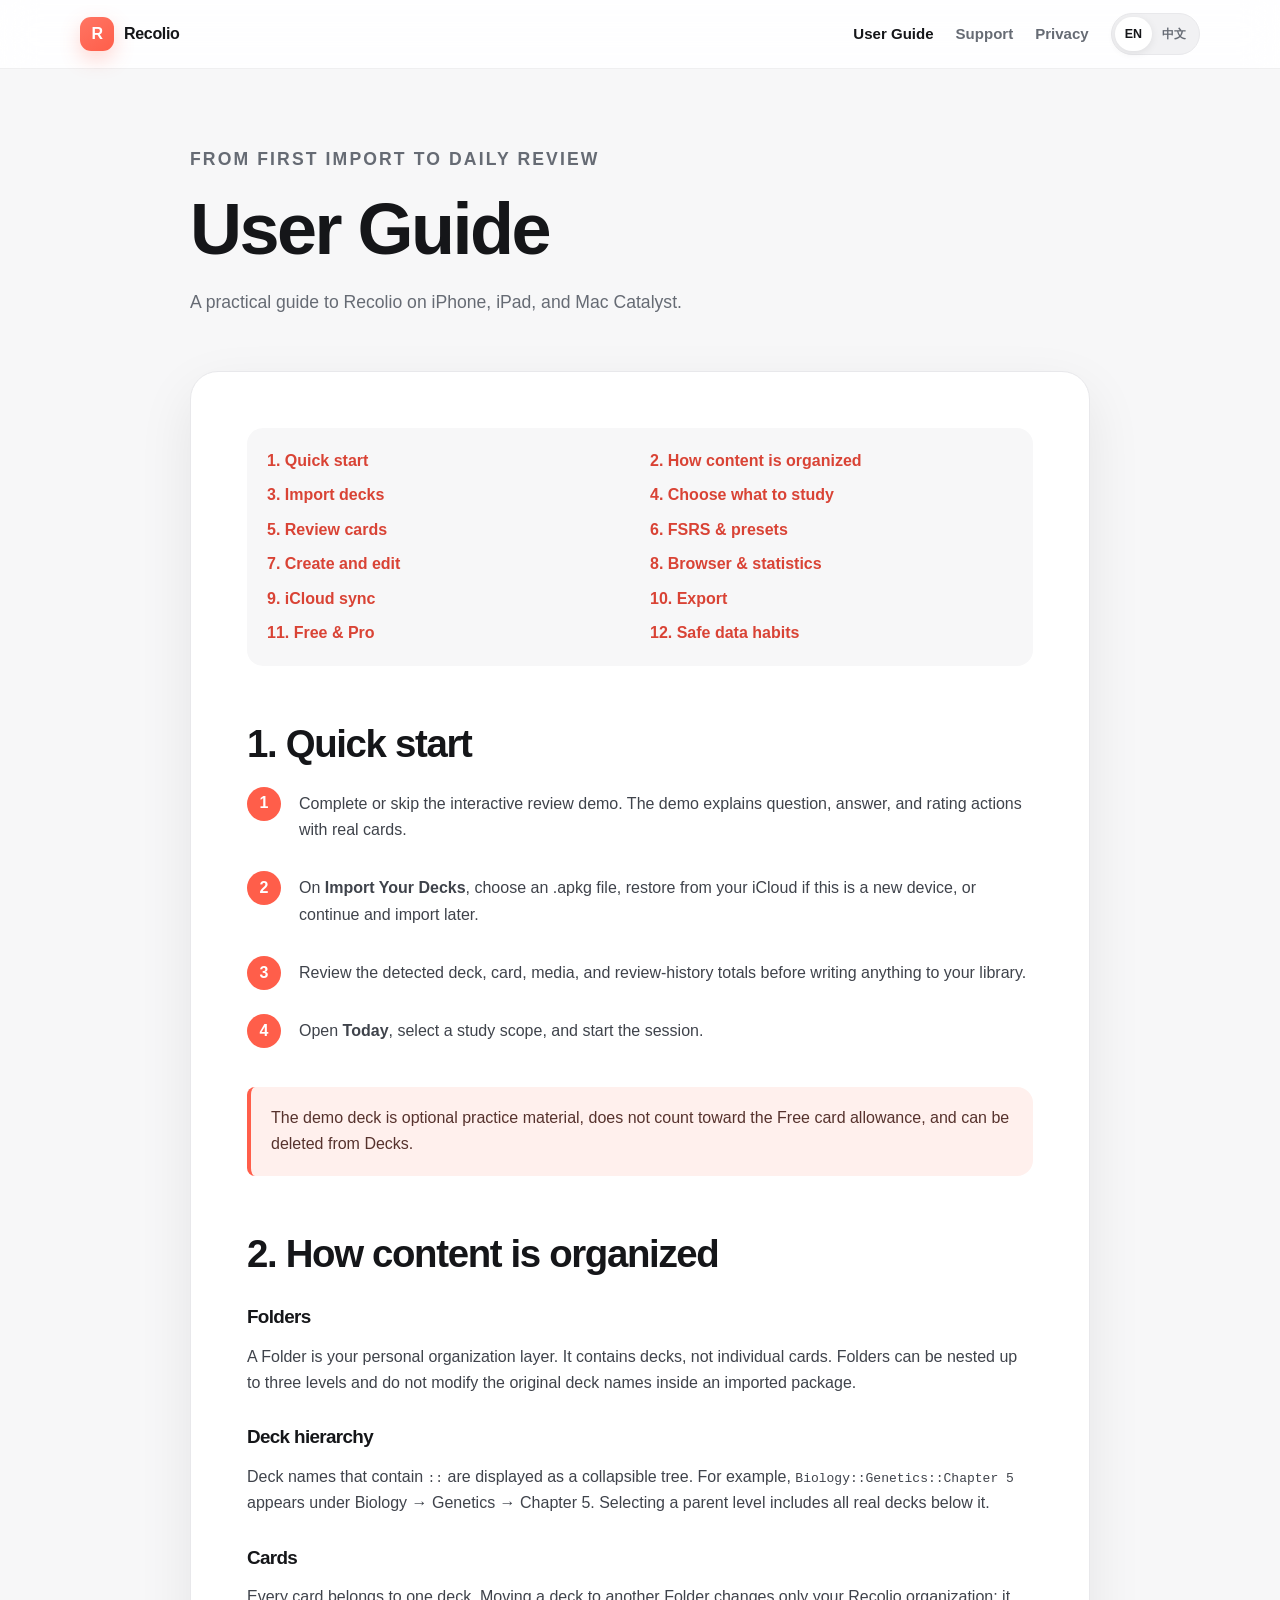
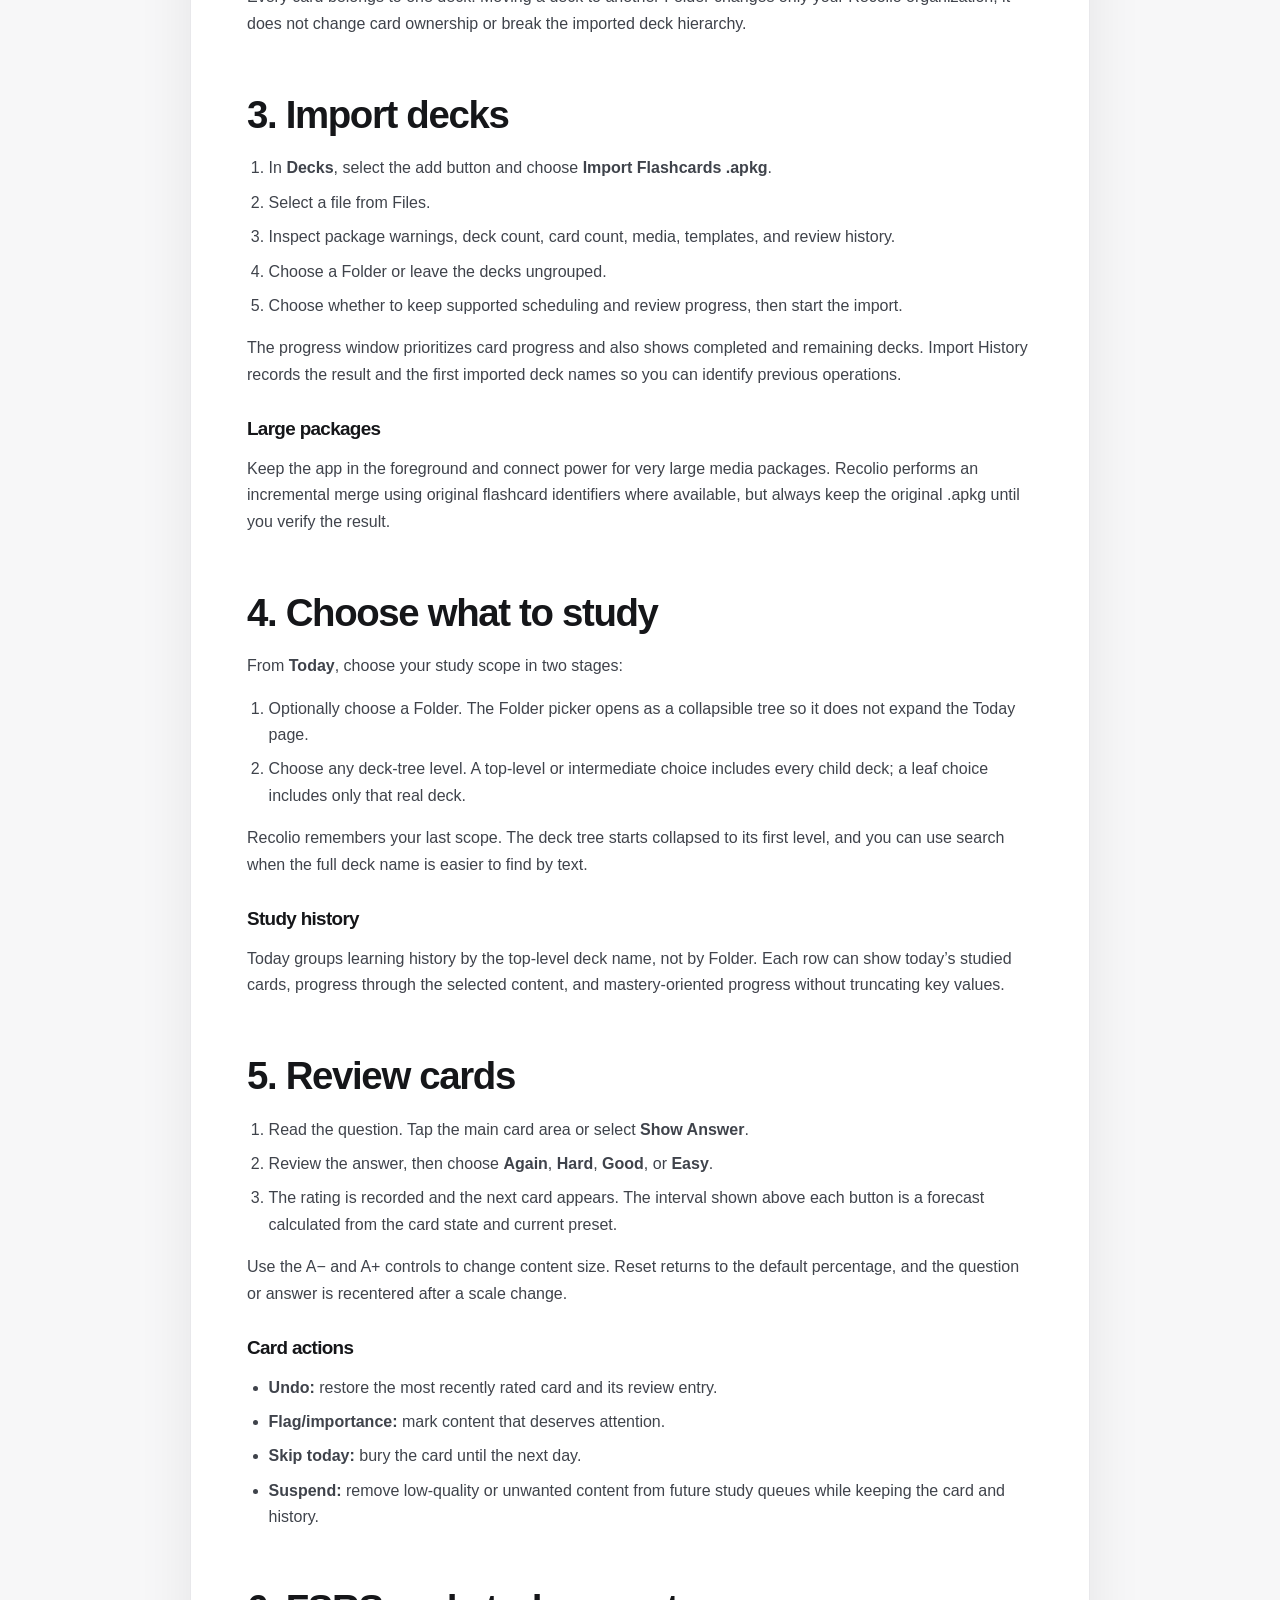
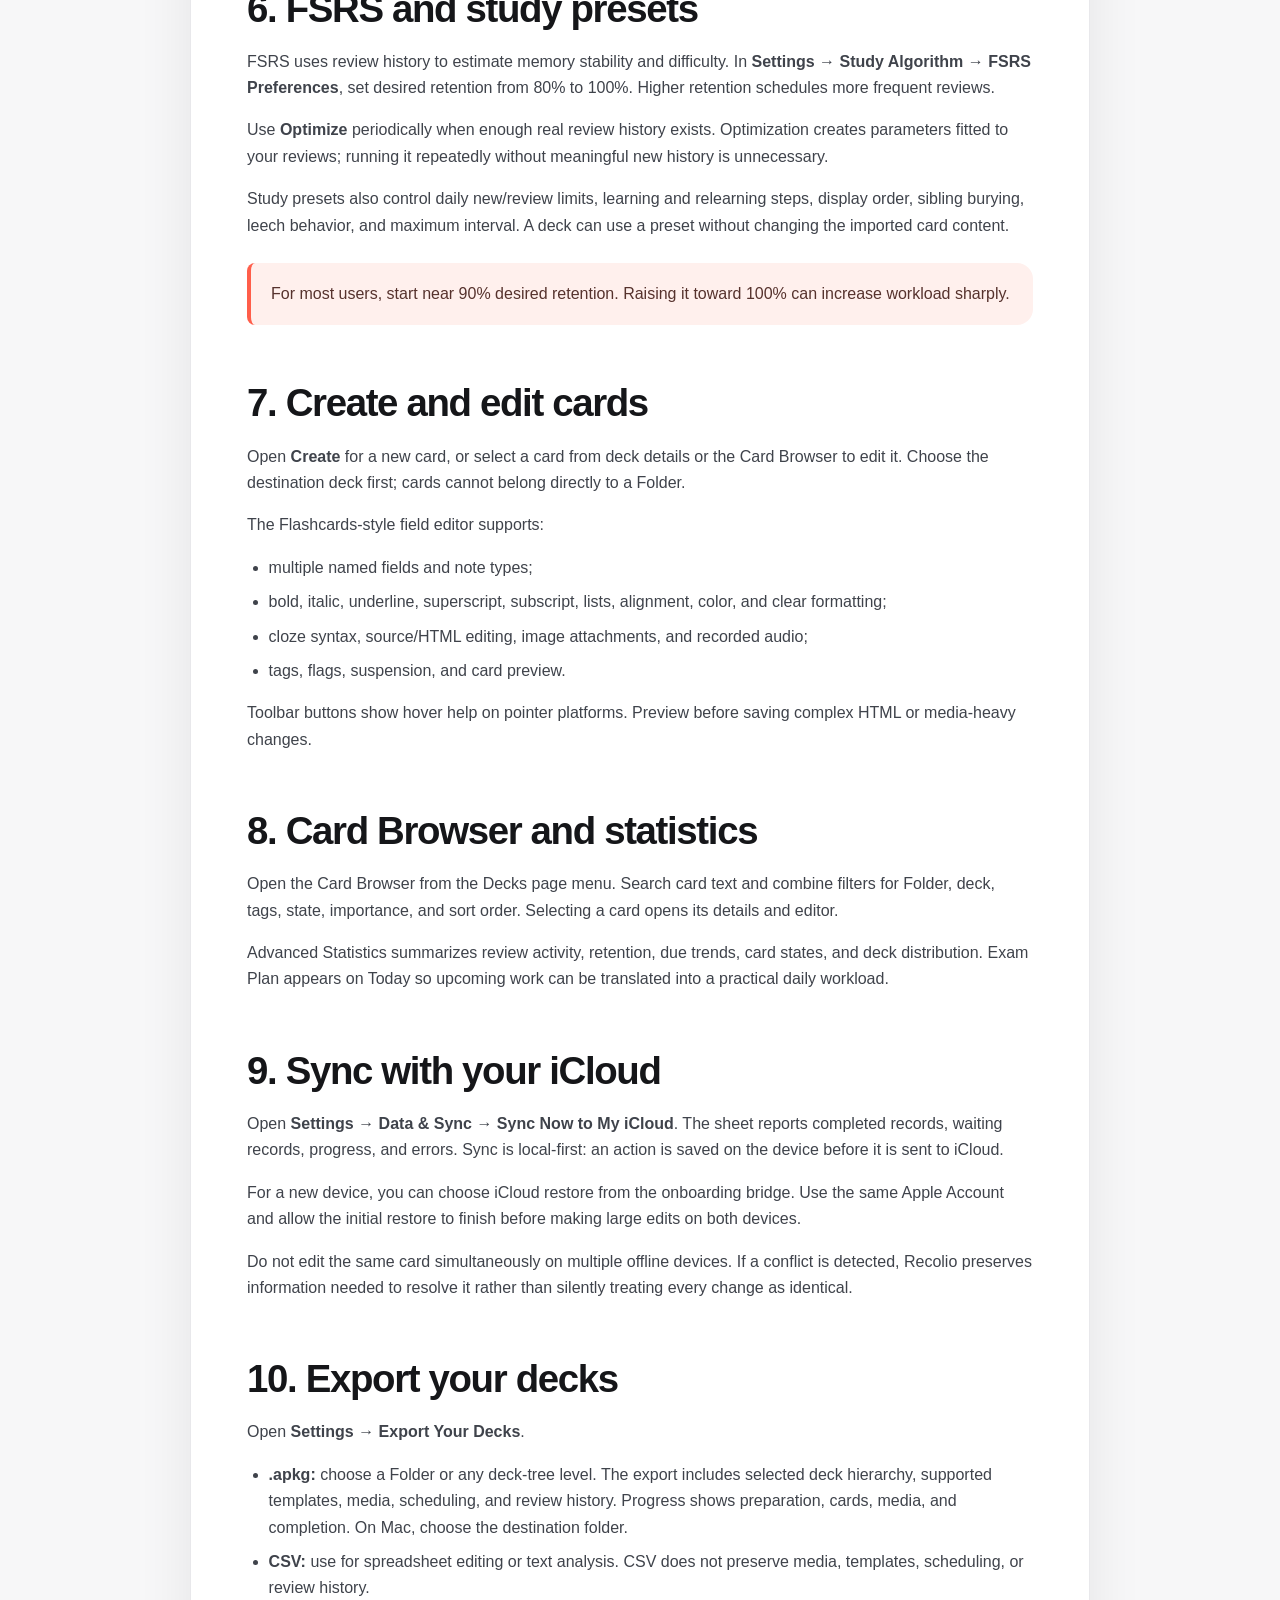
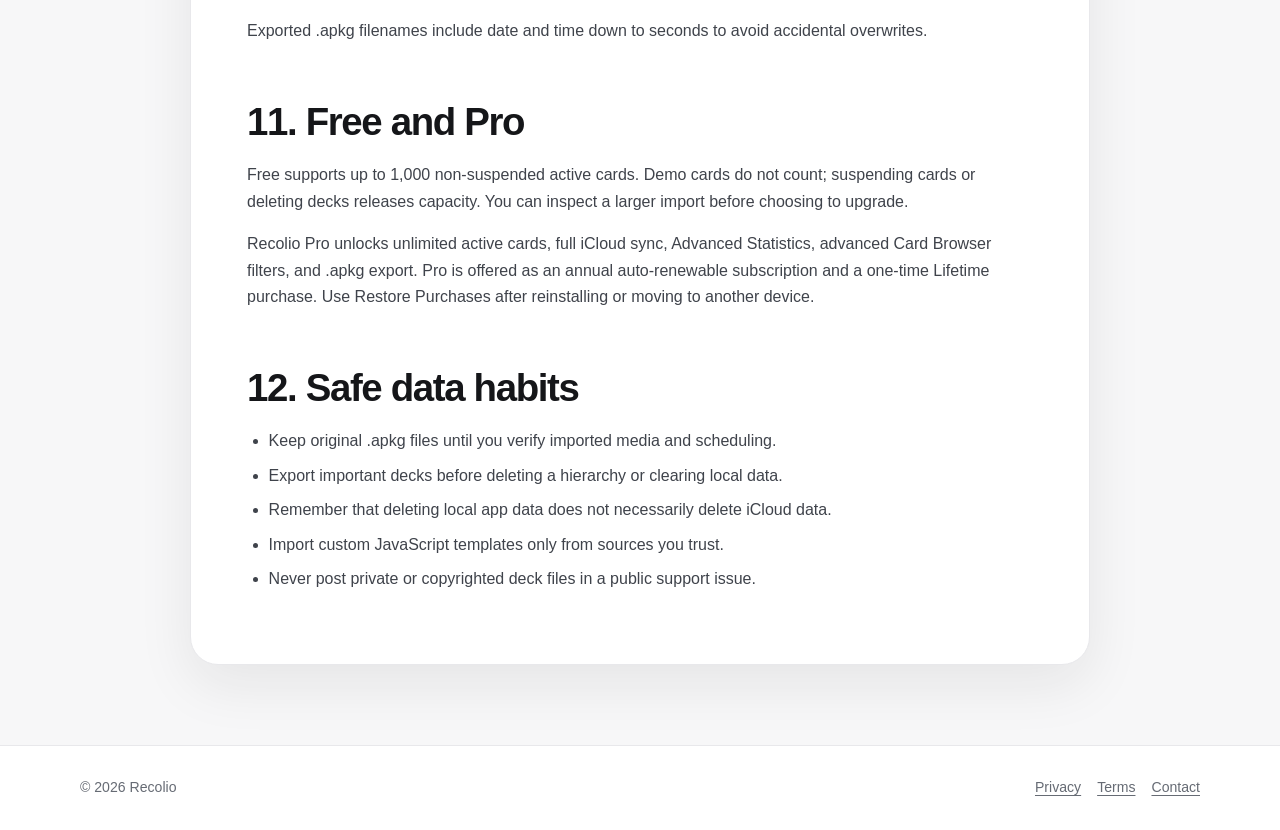
==== guide.html @ 3724e2cf "Publish Recolio support site with bilingual help and legal pages" ====
<!doctype html>
<html lang="en" data-language="en">
<head>
  <script src="assets/site.js?v=20261016-language"></script>
  <meta charset="utf-8"><meta name="viewport" content="width=device-width, initial-scale=1">
  <meta name="description" content="Complete user guide for Recolio.">
  <title>User Guide — Recolio</title><link rel="stylesheet" href="assets/styles.css">
</head>
<body>
  <header class="site-header"><div class="nav">
    <a class="brand" href="index.html"><span class="brand-mark" aria-hidden="true">R</span>Recolio</a>
    <nav class="nav-links" aria-label="Primary navigation">
      <a href="guide.html" aria-current="page"><span class="lang-en">User Guide</span><span class="lang-zh">使用手册</span></a>
      <a href="support.html"><span class="lang-en">Support</span><span class="lang-zh">支持</span></a>
      <a href="privacy.html"><span class="lang-en">Privacy</span><span class="lang-zh">隐私</span></a>
      <div class="language-toggle" aria-label="Language"><button type="button" data-language-choice="en">EN</button><button type="button" data-language-choice="zh">中文</button></div>
    </nav>
  </div></header>

  <main>
    <header class="page-hero">
      <p class="eyebrow"><span class="lang-en">From first import to daily review</span><span class="lang-zh">从首次导入到每日复习</span></p>
      <h1><span class="lang-en">User Guide</span><span class="lang-zh">用户使用手册</span></h1>
      <p><span class="lang-en">A practical guide to Recolio on iPhone, iPad, and Mac Catalyst.</span><span class="lang-zh">适用于 iPhone、iPad 和 Mac Catalyst 的 Recolio 完整实用指南。</span></p>
    </header>

    <article class="document">
      <div class="lang-en">
        <nav class="toc" aria-label="Table of contents">
          <a href="#en-start">1. Quick start</a><a href="#en-structure">2. How content is organized</a>
          <a href="#en-import">3. Import decks</a><a href="#en-study">4. Choose what to study</a>
          <a href="#en-review">5. Review cards</a><a href="#en-fsrs">6. FSRS & presets</a>
          <a href="#en-edit">7. Create and edit</a><a href="#en-browser">8. Browser & statistics</a>
          <a href="#en-sync">9. iCloud sync</a><a href="#en-export">10. Export</a>
          <a href="#en-pro">11. Free & Pro</a><a href="#en-safety">12. Safe data habits</a>
        </nav>

        <h2 id="en-start">1. Quick start</h2>
        <ol class="steps">
          <li>Complete or skip the interactive review demo. The demo explains question, answer, and rating actions with real cards.</li>
          <li>On <strong>Import Your Decks</strong>, choose an .apkg file, restore from your iCloud if this is a new device, or continue and import later.</li>
          <li>Review the detected deck, card, media, and review-history totals before writing anything to your library.</li>
          <li>Open <strong>Today</strong>, select a study scope, and start the session.</li>
        </ol>
        <div class="callout"><p>The demo deck is optional practice material, does not count toward the Free card allowance, and can be deleted from Decks.</p></div>

        <h2 id="en-structure">2. How content is organized</h2>
        <h3>Folders</h3>
        <p>A Folder is your personal organization layer. It contains decks, not individual cards. Folders can be nested up to three levels and do not modify the original deck names inside an imported package.</p>
        <h3>Deck hierarchy</h3>
        <p>Deck names that contain <code>::</code> are displayed as a collapsible tree. For example, <code>Biology::Genetics::Chapter 5</code> appears under Biology → Genetics → Chapter 5. Selecting a parent level includes all real decks below it.</p>
        <h3>Cards</h3>
        <p>Every card belongs to one deck. Moving a deck to another Folder changes only your Recolio organization; it does not change card ownership or break the imported deck hierarchy.</p>

        <h2 id="en-import">3. Import decks</h2>
        <ol>
          <li>In <strong>Decks</strong>, select the add button and choose <strong>Import Flashcards .apkg</strong>.</li>
          <li>Select a file from Files.</li>
          <li>Inspect package warnings, deck count, card count, media, templates, and review history.</li>
          <li>Choose a Folder or leave the decks ungrouped.</li>
          <li>Choose whether to keep supported scheduling and review progress, then start the import.</li>
        </ol>
        <p>The progress window prioritizes card progress and also shows completed and remaining decks. Import History records the result and the first imported deck names so you can identify previous operations.</p>
        <h3>Large packages</h3>
        <p>Keep the app in the foreground and connect power for very large media packages. Recolio performs an incremental merge using original flashcard identifiers where available, but always keep the original .apkg until you verify the result.</p>

        <h2 id="en-study">4. Choose what to study</h2>
        <p>From <strong>Today</strong>, choose your study scope in two stages:</p>
        <ol>
          <li>Optionally choose a Folder. The Folder picker opens as a collapsible tree so it does not expand the Today page.</li>
          <li>Choose any deck-tree level. A top-level or intermediate choice includes every child deck; a leaf choice includes only that real deck.</li>
        </ol>
        <p>Recolio remembers your last scope. The deck tree starts collapsed to its first level, and you can use search when the full deck name is easier to find by text.</p>
        <h3>Study history</h3>
        <p>Today groups learning history by the top-level deck name, not by Folder. Each row can show today’s studied cards, progress through the selected content, and mastery-oriented progress without truncating key values.</p>

        <h2 id="en-review">5. Review cards</h2>
        <ol>
          <li>Read the question. Tap the main card area or select <strong>Show Answer</strong>.</li>
          <li>Review the answer, then choose <strong>Again</strong>, <strong>Hard</strong>, <strong>Good</strong>, or <strong>Easy</strong>.</li>
          <li>The rating is recorded and the next card appears. The interval shown above each button is a forecast calculated from the card state and current preset.</li>
        </ol>
        <p>Use the A− and A+ controls to change content size. Reset returns to the default percentage, and the question or answer is recentered after a scale change.</p>
        <h3>Card actions</h3>
        <ul>
          <li><strong>Undo:</strong> restore the most recently rated card and its review entry.</li>
          <li><strong>Flag/importance:</strong> mark content that deserves attention.</li>
          <li><strong>Skip today:</strong> bury the card until the next day.</li>
          <li><strong>Suspend:</strong> remove low-quality or unwanted content from future study queues while keeping the card and history.</li>
        </ul>

        <h2 id="en-fsrs">6. FSRS and study presets</h2>
        <p>FSRS uses review history to estimate memory stability and difficulty. In <strong>Settings → Study Algorithm → FSRS Preferences</strong>, set desired retention from 80% to 100%. Higher retention schedules more frequent reviews.</p>
        <p>Use <strong>Optimize</strong> periodically when enough real review history exists. Optimization creates parameters fitted to your reviews; running it repeatedly without meaningful new history is unnecessary.</p>
        <p>Study presets also control daily new/review limits, learning and relearning steps, display order, sibling burying, leech behavior, and maximum interval. A deck can use a preset without changing the imported card content.</p>
        <div class="callout"><p>For most users, start near 90% desired retention. Raising it toward 100% can increase workload sharply.</p></div>

        <h2 id="en-edit">7. Create and edit cards</h2>
        <p>Open <strong>Create</strong> for a new card, or select a card from deck details or the Card Browser to edit it. Choose the destination deck first; cards cannot belong directly to a Folder.</p>
        <p>The Flashcards-style field editor supports:</p>
        <ul>
          <li>multiple named fields and note types;</li>
          <li>bold, italic, underline, superscript, subscript, lists, alignment, color, and clear formatting;</li>
          <li>cloze syntax, source/HTML editing, image attachments, and recorded audio;</li>
          <li>tags, flags, suspension, and card preview.</li>
        </ul>
        <p>Toolbar buttons show hover help on pointer platforms. Preview before saving complex HTML or media-heavy changes.</p>

        <h2 id="en-browser">8. Card Browser and statistics</h2>
        <p>Open the Card Browser from the Decks page menu. Search card text and combine filters for Folder, deck, tags, state, importance, and sort order. Selecting a card opens its details and editor.</p>
        <p>Advanced Statistics summarizes review activity, retention, due trends, card states, and deck distribution. Exam Plan appears on Today so upcoming work can be translated into a practical daily workload.</p>

        <h2 id="en-sync">9. Sync with your iCloud</h2>
        <p>Open <strong>Settings → Data & Sync → Sync Now to My iCloud</strong>. The sheet reports completed records, waiting records, progress, and errors. Sync is local-first: an action is saved on the device before it is sent to iCloud.</p>
        <p>For a new device, you can choose iCloud restore from the onboarding bridge. Use the same Apple Account and allow the initial restore to finish before making large edits on both devices.</p>
        <p>Do not edit the same card simultaneously on multiple offline devices. If a conflict is detected, Recolio preserves information needed to resolve it rather than silently treating every change as identical.</p>

        <h2 id="en-export">10. Export your decks</h2>
        <p>Open <strong>Settings → Export Your Decks</strong>.</p>
        <ul>
          <li><strong>.apkg:</strong> choose a Folder or any deck-tree level. The export includes selected deck hierarchy, supported templates, media, scheduling, and review history. Progress shows preparation, cards, media, and completion. On Mac, choose the destination folder.</li>
          <li><strong>CSV:</strong> use for spreadsheet editing or text analysis. CSV does not preserve media, templates, scheduling, or review history.</li>
        </ul>
        <p>Exported .apkg filenames include date and time down to seconds to avoid accidental overwrites.</p>

        <h2 id="en-pro">11. Free and Pro</h2>
        <p>Free supports up to 1,000 non-suspended active cards. Demo cards do not count; suspending cards or deleting decks releases capacity. You can inspect a larger import before choosing to upgrade.</p>
        <p>Recolio Pro unlocks unlimited active cards, full iCloud sync, Advanced Statistics, advanced Card Browser filters, and .apkg export. Pro is offered as an annual auto-renewable subscription and a one-time Lifetime purchase. Use Restore Purchases after reinstalling or moving to another device.</p>

        <h2 id="en-safety">12. Safe data habits</h2>
        <ul>
          <li>Keep original .apkg files until you verify imported media and scheduling.</li>
          <li>Export important decks before deleting a hierarchy or clearing local data.</li>
          <li>Remember that deleting local app data does not necessarily delete iCloud data.</li>
          <li>Import custom JavaScript templates only from sources you trust.</li>
          <li>Never post private or copyrighted deck files in a public support issue.</li>
        </ul>
      </div>

      <div class="lang-zh">
        <nav class="toc" aria-label="目录">
          <a href="#zh-start">1. 快速开始</a><a href="#zh-structure">2. 内容层级</a>
          <a href="#zh-import">3. 导入牌组</a><a href="#zh-study">4. 选择学习范围</a>
          <a href="#zh-review">5. 复习卡片</a><a href="#zh-fsrs">6. FSRS 与预设</a>
          <a href="#zh-edit">7. 新建与编辑</a><a href="#zh-browser">8. 浏览器与统计</a>
          <a href="#zh-sync">9. iCloud 同步</a><a href="#zh-export">10. 导出</a>
          <a href="#zh-pro">11. Free 与 Pro</a><a href="#zh-safety">12. 数据安全习惯</a>
        </nav>

        <h2 id="zh-start">1. 快速开始</h2>
        <ol class="steps">
          <li>完成或跳过互动复习演示。演示使用真实卡片说明查看问题、显示答案和评分。</li>
          <li>在“导入你的牌组”中选择 .apkg；若这是新设备，也可从自己的 iCloud 恢复；还可以稍后再导入。</li>
          <li>写入资料库前，确认识别到的牌组、卡片、媒体和复习历史数量。</li>
          <li>进入“今天”，选择学习范围并开始复习。</li>
        </ol>
        <div class="callout"><p>演示牌组只是可选练习材料，不计入 Free 卡片额度，可从“牌组”页面删除。</p></div>

        <h2 id="zh-structure">2. 内容层级</h2>
        <h3>我的分组</h3>
        <p>“我的分组”是你的个人整理层，只管理牌组，不直接包含卡片。分组最多支持三级，不会修改导入包中的原始牌组名。</p>
        <h3>牌组树</h3>
        <p>包含 <code>::</code> 的牌组名会显示成可折叠树。例如 <code>生物::遗传::第 5 章</code> 显示为“生物 → 遗传 → 第 5 章”。选择任意父级会包含其下所有真实牌组。</p>
        <h3>卡片</h3>
        <p>每张卡片只属于一个牌组。把牌组移到另一个“我的分组”，只会改变 Recolio 中的个人整理方式，不会改变卡片归属或破坏导入的牌组层级。</p>

        <h2 id="zh-import">3. 导入牌组</h2>
        <ol>
          <li>在“牌组”页面点击添加，选择“导入 Flashcards .apkg”。</li>
          <li>从“文件”中选择牌组包。</li>
          <li>检查警告、牌组数、卡片数、媒体、模板和复习历史。</li>
          <li>选择“我的分组”，或保留为未分组。</li>
          <li>选择是否保留支持的调度与复习进度，然后开始导入。</li>
        </ol>
        <p>进度窗口以卡片进度为主，同时展示已完成和剩余牌组。导入历史会保存结果和前几个牌组名称，便于识别以前的操作。</p>
        <h3>大型牌组包</h3>
        <p>导入大量媒体时，让 App 保持前台并连接电源。Recolio 会尽可能利用原始卡片标识符进行增量合并，但在确认导入结果前，请保留原始 .apkg。</p>

        <h2 id="zh-study">4. 选择学习范围</h2>
        <p>在“今天”中分两步选择：</p>
        <ol>
          <li>可选“我的分组”。分组通过弹窗中的折叠树选择，不会撑长“今天”页面。</li>
          <li>选择任意牌组树层级。首级或中间层会包含全部子牌组，叶子级只包含该真实牌组。</li>
        </ol>
        <p>Recolio 会保留上一次选择。牌组树默认只显示首级，可逐层展开；也可以通过完整牌组名模糊搜索。</p>
        <h3>学习历史</h3>
        <p>“今天”的学习历史按首级牌组名归集，而不是按“我的分组”。每行可展示今日已学、选定内容的总学习情况以及掌握进度等关键指标。</p>

        <h2 id="zh-review">5. 复习卡片</h2>
        <ol>
          <li>阅读问题，轻点主要卡片区域或“显示答案”。</li>
          <li>查看答案后，选择“重来”“困难”“良好”或“简单”。</li>
          <li>评分会写入复习历史，然后显示下一张卡片。按钮上方的时间是根据卡片状态和当前预设计算的预计间隔。</li>
        </ol>
        <p>使用 A− 和 A+ 调整内容字体，复位按钮恢复默认百分比。缩放后问题或答案会重新居中。</p>
        <h3>卡片操作</h3>
        <ul>
          <li><strong>撤销：</strong>恢复最近一次评分前的卡片及复习记录。</li>
          <li><strong>标记/重要性：</strong>标记需要额外关注的内容。</li>
          <li><strong>今天跳过：</strong>将卡片埋藏到第二天。</li>
          <li><strong>暂停：</strong>让低质量或暂时不需要的内容退出学习队列，同时保留卡片和历史。</li>
        </ul>

        <h2 id="zh-fsrs">6. FSRS 与学习预设</h2>
        <p>FSRS 根据复习历史估计记忆稳定性和难度。在“设置 → 学习算法 → FSRS 偏好设置”中，可将期望留存率设为 80%–100%。留存率越高，复习越频繁。</p>
        <p>积累足够真实复习历史后，可定期点击“优化”生成适合个人的参数。没有新增有效历史时，无需频繁重复优化。</p>
        <p>学习预设还包括新卡/复习每日上限、学习与重学步骤、显示顺序、兄弟卡埋藏、Leech 处理和最大间隔。给牌组更换预设不会修改卡片内容。</p>
        <div class="callout"><p>多数用户建议先从约 90% 期望留存率开始。接近 100% 时，复习量可能显著增加。</p></div>

        <h2 id="zh-edit">7. 新建与编辑卡片</h2>
        <p>从“制卡”新建卡片，或从牌组详情/卡片浏览器点开卡片进行编辑。先选择目标牌组；卡片不能直接属于“我的分组”。</p>
        <p>Flashcards-style 字段编辑器支持：</p>
        <ul>
          <li>多个命名字段和笔记类型；</li>
          <li>粗体、斜体、下划线、上下标、列表、对齐、颜色和清除格式；</li>
          <li>填空语法、源码/HTML、图片附件和录制音频；</li>
          <li>标签、标记、暂停和卡片预览。</li>
        </ul>
        <p>在鼠标平台上，工具栏按钮提供悬浮说明。保存复杂 HTML 或大量媒体修改前，建议先预览。</p>

        <h2 id="zh-browser">8. 卡片浏览器与统计</h2>
        <p>从牌组页菜单打开卡片浏览器。可搜索卡片文字，并组合“我的分组”、牌组、标签、状态、重要性和排序等筛选。点击卡片可打开详情与编辑器。</p>
        <p>高级统计汇总复习活动、留存率、到期趋势、卡片状态和牌组分布。“考试计划”位于“今天”，可将目标转化为可执行的每日学习量。</p>

        <h2 id="zh-sync">9. 同步到你的 iCloud</h2>
        <p>进入“设置 → 数据与同步 → 立即同步到我的 iCloud”。弹窗会显示已完成记录、等待记录、进度和错误。同步采用本地优先方式：操作先保存在设备，再发送到 iCloud。</p>
        <p>在新设备首次引导中，可以选择从 iCloud 恢复。请登录同一 Apple 账户，并让首次恢复完成后，再同时在多设备进行大量编辑。</p>
        <p>避免在多台离线设备上同时编辑同一张卡。检测到冲突时，Recolio 会保留解决冲突所需的信息，而不是直接把所有改动视为相同。</p>

        <h2 id="zh-export">10. 导出你的牌组</h2>
        <p>进入“设置 → 导出你的牌组”。</p>
        <ul>
          <li><strong>.apkg：</strong>选择“我的分组”或任意牌组树层级。导出包含选定牌组层级、支持的模板、媒体、调度和复习历史。进度会展示准备、卡片、媒体和完成阶段；Mac 上可以选择保存文件夹。</li>
          <li><strong>CSV：</strong>适合电子表格整理或文本分析，不保留媒体、模板、调度和复习历史。</li>
        </ul>
        <p>导出的 .apkg 文件名包含精确到秒的日期时间，减少意外覆盖。</p>

        <h2 id="zh-pro">11. Free 与 Pro</h2>
        <p>Free 最多支持 1,000 张非暂停 active cards。演示卡片不计入；暂停卡片或删除牌组会释放额度。超额牌组可以先检查内容，再决定是否升级。</p>
        <p>Recolio Pro 解锁无限 active cards、完整 iCloud 同步、高级统计、卡片浏览器高级筛选和 .apkg 导出。Pro 提供年度自动续订和一次性永久版；重装或更换设备后使用“恢复购买”。</p>

        <h2 id="zh-safety">12. 数据安全习惯</h2>
        <ul>
          <li>确认媒体和调度正确导入前，保留原始 .apkg。</li>
          <li>删除牌组层级或清除本地数据前，导出重要牌组。</li>
          <li>清除本地 App 数据不一定会删除 iCloud 数据。</li>
          <li>只导入可信来源的自定义 JavaScript 模板。</li>
          <li>不要在公开支持 Issue 中发布私人或受版权保护的牌组。</li>
        </ul>
      </div>
    </article>
  </main>
  <footer class="site-footer"><div class="footer-inner"><span>© 2026 Recolio</span><nav><a href="privacy.html">Privacy</a><a href="terms.html">Terms</a><a href="support.html">Contact</a></nav></div></footer>
</body>
</html>
---- assets/styles.css ----
:root {
  color-scheme: light;
  --coral: #ff5e4a;
  --coral-dark: #d94335;
  --coral-soft: #fff0ed;
  --ink: #151619;
  --muted: #666b74;
  --line: #e8e8eb;
  --surface: #ffffff;
  --background: #f7f7f8;
  --success: #287c57;
  --shadow: 0 20px 55px rgba(25, 24, 30, 0.08);
  --radius: 22px;
}

* { box-sizing: border-box; }

html { scroll-behavior: smooth; }

body {
  margin: 0;
  font-family: Inter, ui-sans-serif, -apple-system, BlinkMacSystemFont, "SF Pro Text", "Segoe UI", sans-serif;
  color: var(--ink);
  background: var(--background);
  line-height: 1.65;
  -webkit-font-smoothing: antialiased;
}

a { color: var(--coral-dark); text-underline-offset: 3px; }
a:hover { color: var(--coral); }

.site-header {
  position: sticky;
  top: 0;
  z-index: 20;
  border-bottom: 1px solid rgba(0, 0, 0, 0.06);
  background: rgba(255, 255, 255, 0.88);
  backdrop-filter: blur(18px);
}

.nav {
  width: min(1120px, calc(100% - 36px));
  min-height: 68px;
  margin: 0 auto;
  display: flex;
  align-items: center;
  gap: 24px;
}

.brand {
  display: inline-flex;
  align-items: center;
  gap: 10px;
  color: var(--ink);
  font-weight: 760;
  text-decoration: none;
  letter-spacing: -0.02em;
  white-space: nowrap;
}

.brand-mark {
  width: 34px;
  height: 34px;
  display: grid;
  place-items: center;
  border-radius: 11px;
  color: #fff;
  background: linear-gradient(145deg, #ff7563, var(--coral));
  box-shadow: 0 8px 20px rgba(255, 94, 74, 0.25);
}

.nav-links {
  margin-left: auto;
  display: flex;
  align-items: center;
  gap: 22px;
}

.nav-links a {
  color: var(--muted);
  font-size: 0.94rem;
  font-weight: 620;
  text-decoration: none;
}

.nav-links a[aria-current="page"], .nav-links a:hover { color: var(--ink); }

.language-toggle {
  display: inline-flex;
  padding: 3px;
  border: 1px solid var(--line);
  border-radius: 999px;
  background: #f1f1f3;
}

.language-toggle button {
  appearance: none;
  border: 0;
  border-radius: 999px;
  padding: 7px 10px;
  color: var(--muted);
  background: transparent;
  cursor: pointer;
  font: inherit;
  font-size: 0.78rem;
  font-weight: 700;
}

.language-toggle button.active {
  color: var(--ink);
  background: #fff;
  box-shadow: 0 2px 8px rgba(0, 0, 0, 0.08);
}

.hero {
  width: min(1120px, calc(100% - 36px));
  margin: 0 auto;
  padding: 96px 0 72px;
}

.hero-grid {
  display: grid;
  grid-template-columns: 1.25fr 0.75fr;
  gap: 70px;
  align-items: center;
}

.eyebrow {
  margin: 0 0 14px;
  color: var(--coral-dark);
  font-size: 0.78rem;
  font-weight: 800;
  letter-spacing: 0.12em;
  text-transform: uppercase;
}

h1, h2, h3 { line-height: 1.15; letter-spacing: -0.035em; }
h1 { margin: 0; font-size: clamp(2.7rem, 7vw, 5.6rem); }
h2 { margin: 0 0 18px; font-size: clamp(1.75rem, 3vw, 2.5rem); }
h3 { margin: 0 0 10px; font-size: 1.18rem; }

.hero-copy {
  max-width: 720px;
  margin: 24px 0 0;
  color: var(--muted);
  font-size: clamp(1.05rem, 2vw, 1.28rem);
}

.hero-actions { display: flex; flex-wrap: wrap; gap: 12px; margin-top: 32px; }

.button {
  display: inline-flex;
  align-items: center;
  justify-content: center;
  min-height: 48px;
  padding: 0 19px;
  border-radius: 14px;
  color: #fff;
  background: var(--coral);
  font-weight: 730;
  text-decoration: none;
  box-shadow: 0 10px 24px rgba(255, 94, 74, 0.23);
}

.button:hover { color: #fff; background: var(--coral-dark); }
.button.secondary { color: var(--ink); background: #fff; border: 1px solid var(--line); box-shadow: none; }

.hero-card {
  padding: 30px;
  border: 1px solid var(--line);
  border-radius: 30px;
  background: var(--surface);
  box-shadow: var(--shadow);
}

.mini-row { display: flex; gap: 14px; align-items: flex-start; padding: 14px 0; }
.mini-row + .mini-row { border-top: 1px solid var(--line); }
.mini-icon { width: 34px; height: 34px; flex: 0 0 34px; display: grid; place-items: center; border-radius: 11px; background: var(--coral-soft); }
.mini-row strong { display: block; }
.mini-row span { color: var(--muted); font-size: 0.9rem; }

.section {
  width: min(1120px, calc(100% - 36px));
  margin: 0 auto;
  padding: 38px 0 84px;
}

.section-intro { max-width: 720px; color: var(--muted); margin: -6px 0 30px; }
.cards { display: grid; grid-template-columns: repeat(3, minmax(0, 1fr)); gap: 18px; }

.card {
  min-height: 230px;
  display: flex;
  flex-direction: column;
  padding: 26px;
  border: 1px solid var(--line);
  border-radius: var(--radius);
  background: var(--surface);
  box-shadow: 0 12px 34px rgba(25, 24, 30, 0.045);
}

.card-icon { font-size: 1.65rem; margin-bottom: 24px; }
.card p { margin: 0 0 24px; color: var(--muted); }
.card a { margin-top: auto; font-weight: 720; }

.page-hero {
  width: min(900px, calc(100% - 36px));
  margin: 0 auto;
  padding: 76px 0 36px;
}

.page-hero h1 { font-size: clamp(2.45rem, 6vw, 4.5rem); }
.page-hero p { max-width: 720px; color: var(--muted); font-size: 1.1rem; }
.meta { color: var(--muted); font-size: 0.9rem; }

.document {
  width: min(900px, calc(100% - 36px));
  margin: 0 auto 80px;
  padding: clamp(24px, 5vw, 56px);
  border: 1px solid var(--line);
  border-radius: 28px;
  background: var(--surface);
  box-shadow: var(--shadow);
}

.document h2 { margin-top: 48px; padding-top: 8px; }
.document h2:first-child { margin-top: 0; }
.document h3 { margin-top: 30px; }
.document p, .document li { color: #3f434b; }
.document ul, .document ol { padding-left: 1.35rem; }
.document li + li { margin-top: 8px; }
.document hr { margin: 44px 0; border: 0; border-top: 1px solid var(--line); }

.callout {
  margin: 24px 0;
  padding: 18px 20px;
  border-left: 4px solid var(--coral);
  border-radius: 8px 16px 16px 8px;
  background: var(--coral-soft);
}

.callout p { margin: 0; color: #56322d; }

.toc {
  display: grid;
  grid-template-columns: repeat(2, minmax(0, 1fr));
  gap: 8px 20px;
  padding: 20px;
  border-radius: 16px;
  background: var(--background);
}

.toc a { text-decoration: none; font-weight: 650; }

.steps { counter-reset: step; list-style: none; padding: 0 !important; }
.steps li { position: relative; min-height: 44px; padding: 6px 0 18px 52px; }
.steps li::before {
  counter-increment: step;
  content: counter(step);
  position: absolute;
  left: 0;
  top: 2px;
  width: 34px;
  height: 34px;
  display: grid;
  place-items: center;
  border-radius: 50%;
  color: #fff;
  background: var(--coral);
  font-weight: 800;
}

details { padding: 18px 0; border-top: 1px solid var(--line); }
details:last-child { border-bottom: 1px solid var(--line); }
summary { cursor: pointer; font-weight: 720; }
details p { margin: 12px 0 0; }

.contact-box {
  padding: 24px;
  border-radius: 18px;
  color: #fff;
  background: #202126;
}

.contact-box a { color: #ff9e91; }

.site-footer {
  border-top: 1px solid var(--line);
  background: #fff;
}

.footer-inner {
  width: min(1120px, calc(100% - 36px));
  margin: 0 auto;
  padding: 30px 0;
  display: flex;
  flex-wrap: wrap;
  gap: 12px 24px;
  color: var(--muted);
  font-size: 0.88rem;
}

.footer-inner nav { margin-left: auto; display: flex; flex-wrap: wrap; gap: 16px; }
.footer-inner a { color: var(--muted); }

.lang-zh { display: none; }
html[data-language="zh"] .lang-en { display: none !important; }
html[data-language="zh"] .lang-zh { display: revert; }

@media (max-width: 820px) {
  .hero { padding-top: 64px; }
  .hero-grid { grid-template-columns: 1fr; gap: 38px; }
  .cards { grid-template-columns: 1fr; }
  .nav { min-height: 62px; gap: 12px; }
  .nav-links a { display: none; }
  .nav-links { margin-left: auto; gap: 8px; }
  .toc { grid-template-columns: 1fr; }
  .footer-inner nav { width: 100%; margin-left: 0; }
}

@media (prefers-reduced-motion: reduce) {
  html { scroll-behavior: auto; }
}
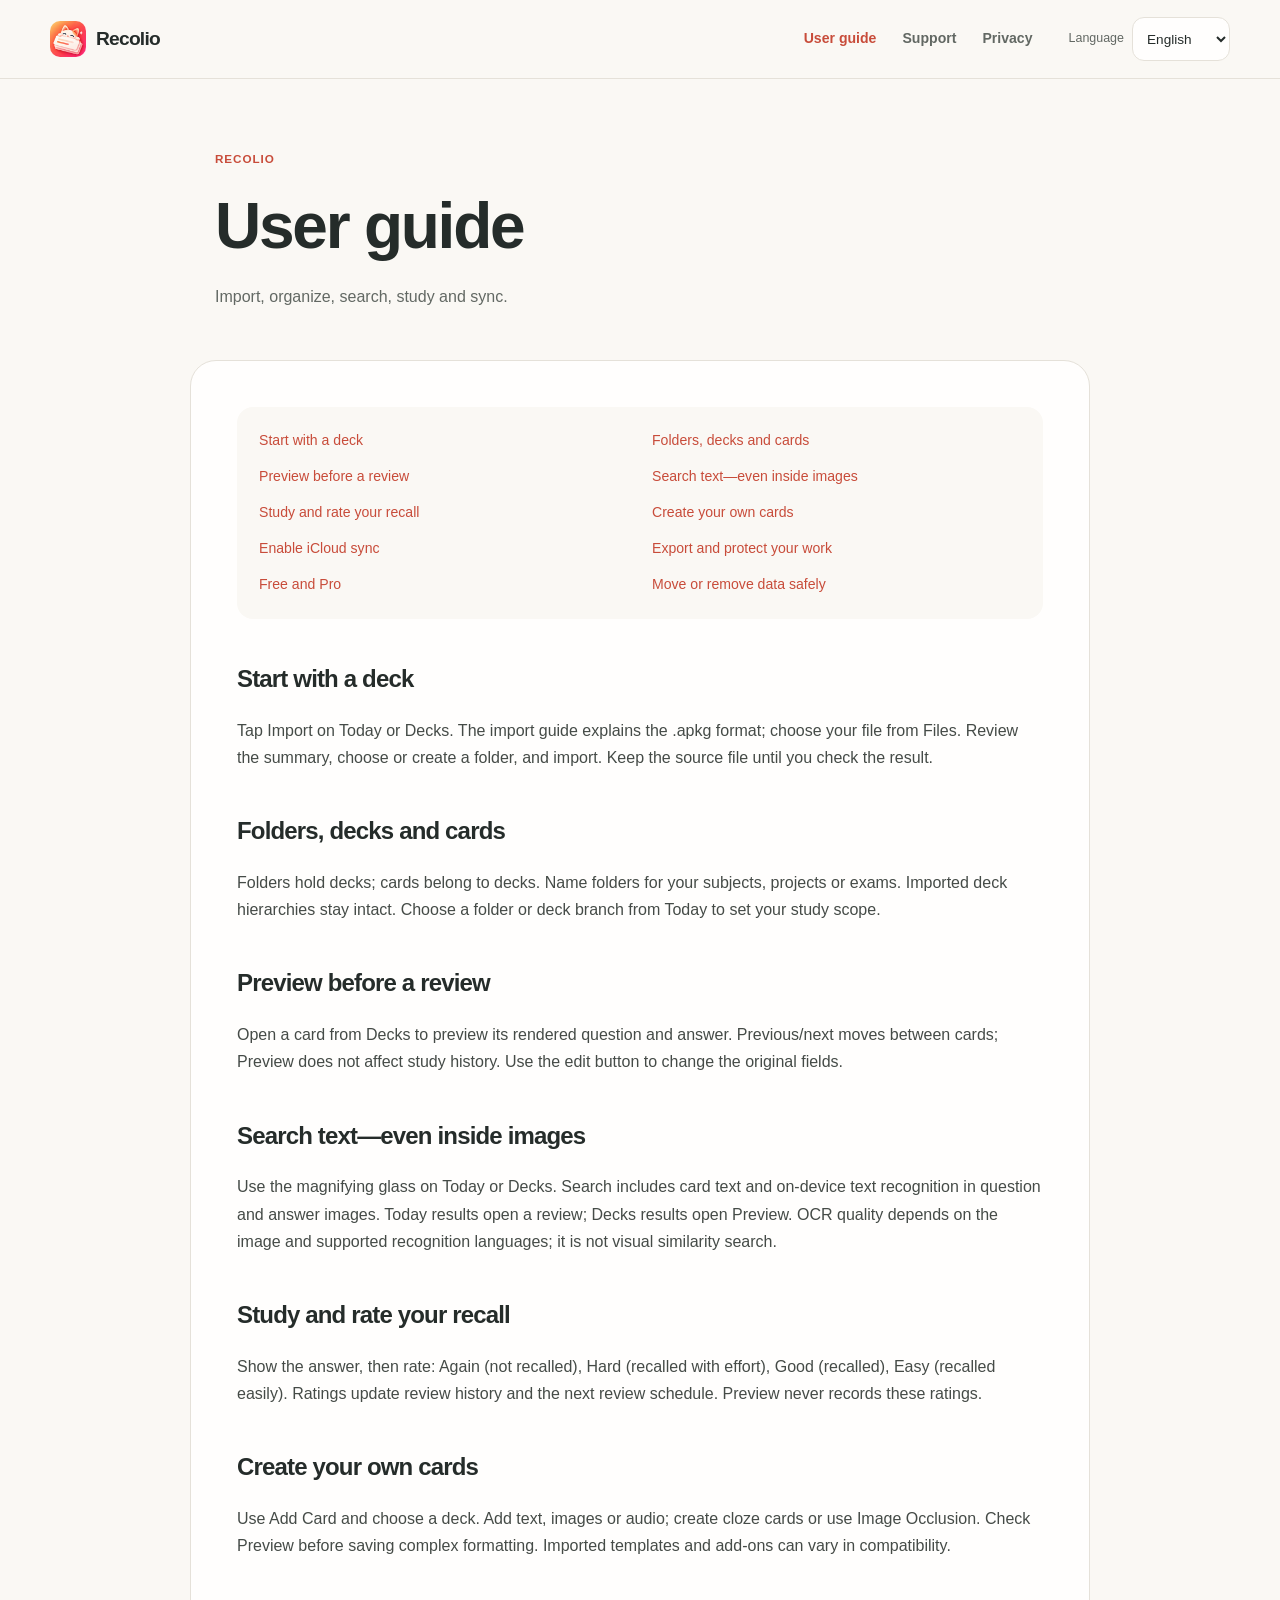
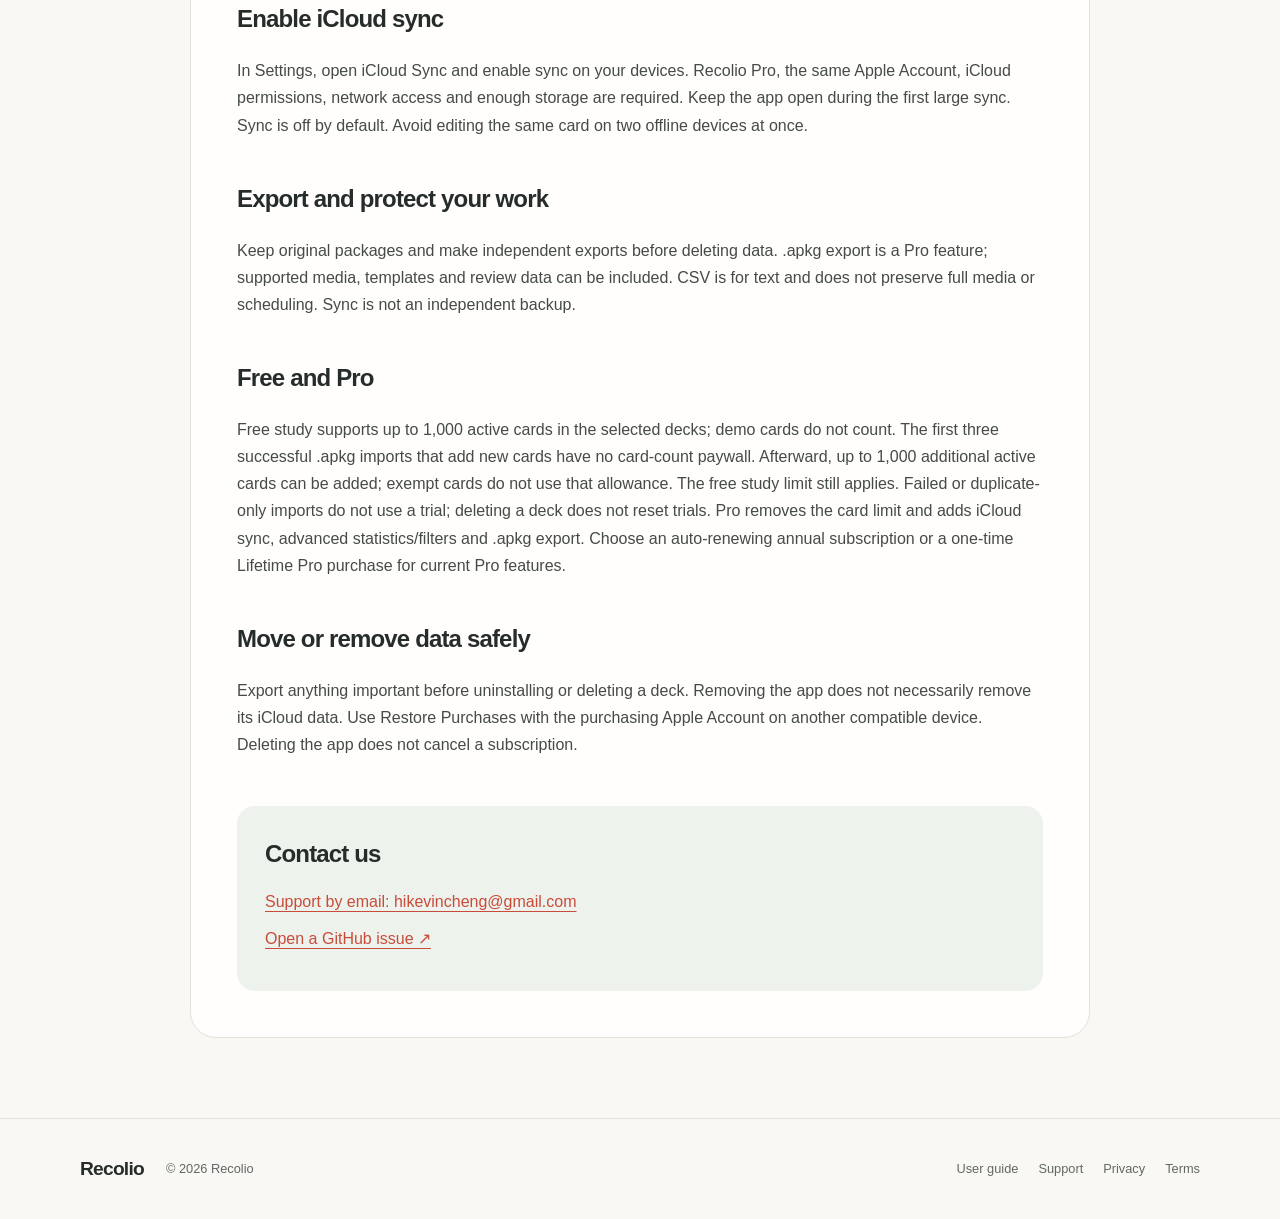
==== commit 0cf56d78: "Introduce Recolio with real screenshots and complete six-language support" ====
--- a/guide.html
+++ b/guide.html
@@ -1,255 +1,2 @@
 <!doctype html>
-<html lang="en" data-language="en">
-<head>
-  <script src="assets/site.js?v=20261016-language"></script>
-  <meta charset="utf-8"><meta name="viewport" content="width=device-width, initial-scale=1">
-  <meta name="description" content="Complete user guide for Recolio.">
-  <title>User Guide — Recolio</title><link rel="stylesheet" href="assets/styles.css">
-</head>
-<body>
-  <header class="site-header"><div class="nav">
-    <a class="brand" href="index.html"><span class="brand-mark" aria-hidden="true">R</span>Recolio</a>
-    <nav class="nav-links" aria-label="Primary navigation">
-      <a href="guide.html" aria-current="page"><span class="lang-en">User Guide</span><span class="lang-zh">使用手册</span></a>
-      <a href="support.html"><span class="lang-en">Support</span><span class="lang-zh">支持</span></a>
-      <a href="privacy.html"><span class="lang-en">Privacy</span><span class="lang-zh">隐私</span></a>
-      <div class="language-toggle" aria-label="Language"><button type="button" data-language-choice="en">EN</button><button type="button" data-language-choice="zh">中文</button></div>
-    </nav>
-  </div></header>
-
-  <main>
-    <header class="page-hero">
-      <p class="eyebrow"><span class="lang-en">From first import to daily review</span><span class="lang-zh">从首次导入到每日复习</span></p>
-      <h1><span class="lang-en">User Guide</span><span class="lang-zh">用户使用手册</span></h1>
-      <p><span class="lang-en">A practical guide to Recolio on iPhone, iPad, and Mac Catalyst.</span><span class="lang-zh">适用于 iPhone、iPad 和 Mac Catalyst 的 Recolio 完整实用指南。</span></p>
-    </header>
-
-    <article class="document">
-      <div class="lang-en">
-        <nav class="toc" aria-label="Table of contents">
-          <a href="#en-start">1. Quick start</a><a href="#en-structure">2. How content is organized</a>
-          <a href="#en-import">3. Import decks</a><a href="#en-study">4. Choose what to study</a>
-          <a href="#en-review">5. Review cards</a><a href="#en-fsrs">6. FSRS & presets</a>
-          <a href="#en-edit">7. Create and edit</a><a href="#en-browser">8. Browser & statistics</a>
-          <a href="#en-sync">9. iCloud sync</a><a href="#en-export">10. Export</a>
-          <a href="#en-pro">11. Free & Pro</a><a href="#en-safety">12. Safe data habits</a>
-        </nav>
-
-        <h2 id="en-start">1. Quick start</h2>
-        <ol class="steps">
-          <li>Complete or skip the interactive review demo. The demo explains question, answer, and rating actions with real cards.</li>
-          <li>On <strong>Import Your Decks</strong>, choose an .apkg file, restore from your iCloud if this is a new device, or continue and import later.</li>
-          <li>Review the detected deck, card, media, and review-history totals before writing anything to your library.</li>
-          <li>Open <strong>Today</strong>, select a study scope, and start the session.</li>
-        </ol>
-        <div class="callout"><p>The demo deck is optional practice material, does not count toward the Free card allowance, and can be deleted from Decks.</p></div>
-
-        <h2 id="en-structure">2. How content is organized</h2>
-        <h3>Folders</h3>
-        <p>A Folder is your personal organization layer. It contains decks, not individual cards. Folders can be nested up to three levels and do not modify the original deck names inside an imported package.</p>
-        <h3>Deck hierarchy</h3>
-        <p>Deck names that contain <code>::</code> are displayed as a collapsible tree. For example, <code>Biology::Genetics::Chapter 5</code> appears under Biology → Genetics → Chapter 5. Selecting a parent level includes all real decks below it.</p>
-        <h3>Cards</h3>
-        <p>Every card belongs to one deck. Moving a deck to another Folder changes only your Recolio organization; it does not change card ownership or break the imported deck hierarchy.</p>
-
-        <h2 id="en-import">3. Import decks</h2>
-        <ol>
-          <li>In <strong>Decks</strong>, select the add button and choose <strong>Import Flashcards .apkg</strong>.</li>
-          <li>Select a file from Files.</li>
-          <li>Inspect package warnings, deck count, card count, media, templates, and review history.</li>
-          <li>Choose a Folder or leave the decks ungrouped.</li>
-          <li>Choose whether to keep supported scheduling and review progress, then start the import.</li>
-        </ol>
-        <p>The progress window prioritizes card progress and also shows completed and remaining decks. Import History records the result and the first imported deck names so you can identify previous operations.</p>
-        <h3>Large packages</h3>
-        <p>Keep the app in the foreground and connect power for very large media packages. Recolio performs an incremental merge using original flashcard identifiers where available, but always keep the original .apkg until you verify the result.</p>
-
-        <h2 id="en-study">4. Choose what to study</h2>
-        <p>From <strong>Today</strong>, choose your study scope in two stages:</p>
-        <ol>
-          <li>Optionally choose a Folder. The Folder picker opens as a collapsible tree so it does not expand the Today page.</li>
-          <li>Choose any deck-tree level. A top-level or intermediate choice includes every child deck; a leaf choice includes only that real deck.</li>
-        </ol>
-        <p>Recolio remembers your last scope. The deck tree starts collapsed to its first level, and you can use search when the full deck name is easier to find by text.</p>
-        <h3>Study history</h3>
-        <p>Today groups learning history by the top-level deck name, not by Folder. Each row can show today’s studied cards, progress through the selected content, and mastery-oriented progress without truncating key values.</p>
-
-        <h2 id="en-review">5. Review cards</h2>
-        <ol>
-          <li>Read the question. Tap the main card area or select <strong>Show Answer</strong>.</li>
-          <li>Review the answer, then choose <strong>Again</strong>, <strong>Hard</strong>, <strong>Good</strong>, or <strong>Easy</strong>.</li>
-          <li>The rating is recorded and the next card appears. The interval shown above each button is a forecast calculated from the card state and current preset.</li>
-        </ol>
-        <p>Use the A− and A+ controls to change content size. Reset returns to the default percentage, and the question or answer is recentered after a scale change.</p>
-        <h3>Card actions</h3>
-        <ul>
-          <li><strong>Undo:</strong> restore the most recently rated card and its review entry.</li>
-          <li><strong>Flag/importance:</strong> mark content that deserves attention.</li>
-          <li><strong>Skip today:</strong> bury the card until the next day.</li>
-          <li><strong>Suspend:</strong> remove low-quality or unwanted content from future study queues while keeping the card and history.</li>
-        </ul>
-
-        <h2 id="en-fsrs">6. FSRS and study presets</h2>
-        <p>FSRS uses review history to estimate memory stability and difficulty. In <strong>Settings → Study Algorithm → FSRS Preferences</strong>, set desired retention from 80% to 100%. Higher retention schedules more frequent reviews.</p>
-        <p>Use <strong>Optimize</strong> periodically when enough real review history exists. Optimization creates parameters fitted to your reviews; running it repeatedly without meaningful new history is unnecessary.</p>
-        <p>Study presets also control daily new/review limits, learning and relearning steps, display order, sibling burying, leech behavior, and maximum interval. A deck can use a preset without changing the imported card content.</p>
-        <div class="callout"><p>For most users, start near 90% desired retention. Raising it toward 100% can increase workload sharply.</p></div>
-
-        <h2 id="en-edit">7. Create and edit cards</h2>
-        <p>Open <strong>Create</strong> for a new card, or select a card from deck details or the Card Browser to edit it. Choose the destination deck first; cards cannot belong directly to a Folder.</p>
-        <p>The Flashcards-style field editor supports:</p>
-        <ul>
-          <li>multiple named fields and note types;</li>
-          <li>bold, italic, underline, superscript, subscript, lists, alignment, color, and clear formatting;</li>
-          <li>cloze syntax, source/HTML editing, image attachments, and recorded audio;</li>
-          <li>tags, flags, suspension, and card preview.</li>
-        </ul>
-        <p>Toolbar buttons show hover help on pointer platforms. Preview before saving complex HTML or media-heavy changes.</p>
-
-        <h2 id="en-browser">8. Card Browser and statistics</h2>
-        <p>Open the Card Browser from the Decks page menu. Search card text and combine filters for Folder, deck, tags, state, importance, and sort order. Selecting a card opens its details and editor.</p>
-        <p>Advanced Statistics summarizes review activity, retention, due trends, card states, and deck distribution. Exam Plan appears on Today so upcoming work can be translated into a practical daily workload.</p>
-
-        <h2 id="en-sync">9. Sync with your iCloud</h2>
-        <p>Open <strong>Settings → Data & Sync → Sync Now to My iCloud</strong>. The sheet reports completed records, waiting records, progress, and errors. Sync is local-first: an action is saved on the device before it is sent to iCloud.</p>
-        <p>For a new device, you can choose iCloud restore from the onboarding bridge. Use the same Apple Account and allow the initial restore to finish before making large edits on both devices.</p>
-        <p>Do not edit the same card simultaneously on multiple offline devices. If a conflict is detected, Recolio preserves information needed to resolve it rather than silently treating every change as identical.</p>
-
-        <h2 id="en-export">10. Export your decks</h2>
-        <p>Open <strong>Settings → Export Your Decks</strong>.</p>
-        <ul>
-          <li><strong>.apkg:</strong> choose a Folder or any deck-tree level. The export includes selected deck hierarchy, supported templates, media, scheduling, and review history. Progress shows preparation, cards, media, and completion. On Mac, choose the destination folder.</li>
-          <li><strong>CSV:</strong> use for spreadsheet editing or text analysis. CSV does not preserve media, templates, scheduling, or review history.</li>
-        </ul>
-        <p>Exported .apkg filenames include date and time down to seconds to avoid accidental overwrites.</p>
-
-        <h2 id="en-pro">11. Free and Pro</h2>
-        <p>Free supports up to 1,000 non-suspended active cards. Demo cards do not count; suspending cards or deleting decks releases capacity. You can inspect a larger import before choosing to upgrade.</p>
-        <p>Recolio Pro unlocks unlimited active cards, full iCloud sync, Advanced Statistics, advanced Card Browser filters, and .apkg export. Pro is offered as an annual auto-renewable subscription and a one-time Lifetime purchase. Use Restore Purchases after reinstalling or moving to another device.</p>
-
-        <h2 id="en-safety">12. Safe data habits</h2>
-        <ul>
-          <li>Keep original .apkg files until you verify imported media and scheduling.</li>
-          <li>Export important decks before deleting a hierarchy or clearing local data.</li>
-          <li>Remember that deleting local app data does not necessarily delete iCloud data.</li>
-          <li>Import custom JavaScript templates only from sources you trust.</li>
-          <li>Never post private or copyrighted deck files in a public support issue.</li>
-        </ul>
-      </div>
-
-      <div class="lang-zh">
-        <nav class="toc" aria-label="目录">
-          <a href="#zh-start">1. 快速开始</a><a href="#zh-structure">2. 内容层级</a>
-          <a href="#zh-import">3. 导入牌组</a><a href="#zh-study">4. 选择学习范围</a>
-          <a href="#zh-review">5. 复习卡片</a><a href="#zh-fsrs">6. FSRS 与预设</a>
-          <a href="#zh-edit">7. 新建与编辑</a><a href="#zh-browser">8. 浏览器与统计</a>
-          <a href="#zh-sync">9. iCloud 同步</a><a href="#zh-export">10. 导出</a>
-          <a href="#zh-pro">11. Free 与 Pro</a><a href="#zh-safety">12. 数据安全习惯</a>
-        </nav>
-
-        <h2 id="zh-start">1. 快速开始</h2>
-        <ol class="steps">
-          <li>完成或跳过互动复习演示。演示使用真实卡片说明查看问题、显示答案和评分。</li>
-          <li>在“导入你的牌组”中选择 .apkg；若这是新设备，也可从自己的 iCloud 恢复；还可以稍后再导入。</li>
-          <li>写入资料库前，确认识别到的牌组、卡片、媒体和复习历史数量。</li>
-          <li>进入“今天”，选择学习范围并开始复习。</li>
-        </ol>
-        <div class="callout"><p>演示牌组只是可选练习材料，不计入 Free 卡片额度，可从“牌组”页面删除。</p></div>
-
-        <h2 id="zh-structure">2. 内容层级</h2>
-        <h3>我的分组</h3>
-        <p>“我的分组”是你的个人整理层，只管理牌组，不直接包含卡片。分组最多支持三级，不会修改导入包中的原始牌组名。</p>
-        <h3>牌组树</h3>
-        <p>包含 <code>::</code> 的牌组名会显示成可折叠树。例如 <code>生物::遗传::第 5 章</code> 显示为“生物 → 遗传 → 第 5 章”。选择任意父级会包含其下所有真实牌组。</p>
-        <h3>卡片</h3>
-        <p>每张卡片只属于一个牌组。把牌组移到另一个“我的分组”，只会改变 Recolio 中的个人整理方式，不会改变卡片归属或破坏导入的牌组层级。</p>
-
-        <h2 id="zh-import">3. 导入牌组</h2>
-        <ol>
-          <li>在“牌组”页面点击添加，选择“导入 Flashcards .apkg”。</li>
-          <li>从“文件”中选择牌组包。</li>
-          <li>检查警告、牌组数、卡片数、媒体、模板和复习历史。</li>
-          <li>选择“我的分组”，或保留为未分组。</li>
-          <li>选择是否保留支持的调度与复习进度，然后开始导入。</li>
-        </ol>
-        <p>进度窗口以卡片进度为主，同时展示已完成和剩余牌组。导入历史会保存结果和前几个牌组名称，便于识别以前的操作。</p>
-        <h3>大型牌组包</h3>
-        <p>导入大量媒体时，让 App 保持前台并连接电源。Recolio 会尽可能利用原始卡片标识符进行增量合并，但在确认导入结果前，请保留原始 .apkg。</p>
-
-        <h2 id="zh-study">4. 选择学习范围</h2>
-        <p>在“今天”中分两步选择：</p>
-        <ol>
-          <li>可选“我的分组”。分组通过弹窗中的折叠树选择，不会撑长“今天”页面。</li>
-          <li>选择任意牌组树层级。首级或中间层会包含全部子牌组，叶子级只包含该真实牌组。</li>
-        </ol>
-        <p>Recolio 会保留上一次选择。牌组树默认只显示首级，可逐层展开；也可以通过完整牌组名模糊搜索。</p>
-        <h3>学习历史</h3>
-        <p>“今天”的学习历史按首级牌组名归集，而不是按“我的分组”。每行可展示今日已学、选定内容的总学习情况以及掌握进度等关键指标。</p>
-
-        <h2 id="zh-review">5. 复习卡片</h2>
-        <ol>
-          <li>阅读问题，轻点主要卡片区域或“显示答案”。</li>
-          <li>查看答案后，选择“重来”“困难”“良好”或“简单”。</li>
-          <li>评分会写入复习历史，然后显示下一张卡片。按钮上方的时间是根据卡片状态和当前预设计算的预计间隔。</li>
-        </ol>
-        <p>使用 A− 和 A+ 调整内容字体，复位按钮恢复默认百分比。缩放后问题或答案会重新居中。</p>
-        <h3>卡片操作</h3>
-        <ul>
-          <li><strong>撤销：</strong>恢复最近一次评分前的卡片及复习记录。</li>
-          <li><strong>标记/重要性：</strong>标记需要额外关注的内容。</li>
-          <li><strong>今天跳过：</strong>将卡片埋藏到第二天。</li>
-          <li><strong>暂停：</strong>让低质量或暂时不需要的内容退出学习队列，同时保留卡片和历史。</li>
-        </ul>
-
-        <h2 id="zh-fsrs">6. FSRS 与学习预设</h2>
-        <p>FSRS 根据复习历史估计记忆稳定性和难度。在“设置 → 学习算法 → FSRS 偏好设置”中，可将期望留存率设为 80%–100%。留存率越高，复习越频繁。</p>
-        <p>积累足够真实复习历史后，可定期点击“优化”生成适合个人的参数。没有新增有效历史时，无需频繁重复优化。</p>
-        <p>学习预设还包括新卡/复习每日上限、学习与重学步骤、显示顺序、兄弟卡埋藏、Leech 处理和最大间隔。给牌组更换预设不会修改卡片内容。</p>
-        <div class="callout"><p>多数用户建议先从约 90% 期望留存率开始。接近 100% 时，复习量可能显著增加。</p></div>
-
-        <h2 id="zh-edit">7. 新建与编辑卡片</h2>
-        <p>从“制卡”新建卡片，或从牌组详情/卡片浏览器点开卡片进行编辑。先选择目标牌组；卡片不能直接属于“我的分组”。</p>
-        <p>Flashcards-style 字段编辑器支持：</p>
-        <ul>
-          <li>多个命名字段和笔记类型；</li>
-          <li>粗体、斜体、下划线、上下标、列表、对齐、颜色和清除格式；</li>
-          <li>填空语法、源码/HTML、图片附件和录制音频；</li>
-          <li>标签、标记、暂停和卡片预览。</li>
-        </ul>
-        <p>在鼠标平台上，工具栏按钮提供悬浮说明。保存复杂 HTML 或大量媒体修改前，建议先预览。</p>
-
-        <h2 id="zh-browser">8. 卡片浏览器与统计</h2>
-        <p>从牌组页菜单打开卡片浏览器。可搜索卡片文字，并组合“我的分组”、牌组、标签、状态、重要性和排序等筛选。点击卡片可打开详情与编辑器。</p>
-        <p>高级统计汇总复习活动、留存率、到期趋势、卡片状态和牌组分布。“考试计划”位于“今天”，可将目标转化为可执行的每日学习量。</p>
-
-        <h2 id="zh-sync">9. 同步到你的 iCloud</h2>
-        <p>进入“设置 → 数据与同步 → 立即同步到我的 iCloud”。弹窗会显示已完成记录、等待记录、进度和错误。同步采用本地优先方式：操作先保存在设备，再发送到 iCloud。</p>
-        <p>在新设备首次引导中，可以选择从 iCloud 恢复。请登录同一 Apple 账户，并让首次恢复完成后，再同时在多设备进行大量编辑。</p>
-        <p>避免在多台离线设备上同时编辑同一张卡。检测到冲突时，Recolio 会保留解决冲突所需的信息，而不是直接把所有改动视为相同。</p>
-
-        <h2 id="zh-export">10. 导出你的牌组</h2>
-        <p>进入“设置 → 导出你的牌组”。</p>
-        <ul>
-          <li><strong>.apkg：</strong>选择“我的分组”或任意牌组树层级。导出包含选定牌组层级、支持的模板、媒体、调度和复习历史。进度会展示准备、卡片、媒体和完成阶段；Mac 上可以选择保存文件夹。</li>
-          <li><strong>CSV：</strong>适合电子表格整理或文本分析，不保留媒体、模板、调度和复习历史。</li>
-        </ul>
-        <p>导出的 .apkg 文件名包含精确到秒的日期时间，减少意外覆盖。</p>
-
-        <h2 id="zh-pro">11. Free 与 Pro</h2>
-        <p>Free 最多支持 1,000 张非暂停 active cards。演示卡片不计入；暂停卡片或删除牌组会释放额度。超额牌组可以先检查内容，再决定是否升级。</p>
-        <p>Recolio Pro 解锁无限 active cards、完整 iCloud 同步、高级统计、卡片浏览器高级筛选和 .apkg 导出。Pro 提供年度自动续订和一次性永久版；重装或更换设备后使用“恢复购买”。</p>
-
-        <h2 id="zh-safety">12. 数据安全习惯</h2>
-        <ul>
-          <li>确认媒体和调度正确导入前，保留原始 .apkg。</li>
-          <li>删除牌组层级或清除本地数据前，导出重要牌组。</li>
-          <li>清除本地 App 数据不一定会删除 iCloud 数据。</li>
-          <li>只导入可信来源的自定义 JavaScript 模板。</li>
-          <li>不要在公开支持 Issue 中发布私人或受版权保护的牌组。</li>
-        </ul>
-      </div>
-    </article>
-  </main>
-  <footer class="site-footer"><div class="footer-inner"><span>© 2026 Recolio</span><nav><a href="privacy.html">Privacy</a><a href="terms.html">Terms</a><a href="support.html">Contact</a></nav></div></footer>
-</body>
-</html>
+<html lang="en" data-language="en"><head><meta charset="utf-8"><script src="assets/site.js?v=20261030-six"></script><meta name="viewport" content="width=device-width, initial-scale=1"><meta name="description" content="Import, organize, search, study and sync."><link rel="alternate" hreflang="en" href="https://kevincy.github.io/Recolio-support/guide.html?lang=en"><link rel="alternate" hreflang="zh-Hans" href="https://kevincy.github.io/Recolio-support/guide.html?lang=zh-Hans"><link rel="alternate" hreflang="ja" href="https://kevincy.github.io/Recolio-support/guide.html?lang=ja"><link rel="alternate" hreflang="ko" href="https://kevincy.github.io/Recolio-support/guide.html?lang=ko"><link rel="alternate" hreflang="es" href="https://kevincy.github.io/Recolio-support/guide.html?lang=es"><link rel="alternate" hreflang="zh-Hant" href="https://kevincy.github.io/Recolio-support/guide.html?lang=zh-Hant"><meta name="theme-color" content="#faf8f4"><title>Recolio — User guide</title><link rel="icon" href="assets/app-icon.png"><link rel="stylesheet" href="assets/styles.css?v=20261030-six"></head><body><header class="site-header"><div class="nav"><a class="brand" href="index.html"><img src="assets/app-icon.png" width="36" height="36" alt="">Recolio</a><nav class="nav-links"><a href="guide.html" aria-current="page"><span data-locale="en">User guide</span><span data-locale="zh-Hans">使用手册</span><span data-locale="ja">使い方</span><span data-locale="ko">사용 가이드</span><span data-locale="es">Guía</span><span data-locale="zh-Hant">使用手冊</span></a><a href="support.html"><span data-locale="en">Support</span><span data-locale="zh-Hans">支持</span><span data-locale="ja">サポート</span><span data-locale="ko">지원</span><span data-locale="es">Ayuda</span><span data-locale="zh-Hant">支援</span></a><a href="privacy.html"><span data-locale="en">Privacy</span><span data-locale="zh-Hans">隐私</span><span data-locale="ja">プライバシー</span><span data-locale="ko">개인정보</span><span data-locale="es">Privacidad</span><span data-locale="zh-Hant">隱私</span></a></nav><label class="language-picker"><span data-locale="en">Language</span><span data-locale="zh-Hans">语言</span><span data-locale="ja">言語</span><span data-locale="ko">언어</span><span data-locale="es">Idioma</span><span data-locale="zh-Hant">語言</span><select id="language" name="language"><option value="en">English</option><option value="zh-Hans">简体中文</option><option value="ja">日本語</option><option value="ko">한국어</option><option value="es">Español</option><option value="zh-Hant">繁體中文</option></select></label></div></header><main><div data-locale="en" data-title="Recolio — User guide" data-description="Import, organize, search, study and sync."><header class="page-hero"><p class="eyebrow">Recolio</p><h1>User guide</h1><p>Import, organize, search, study and sync.</p></header><article class="document"><nav class="toc"><a href="#en-start">Start with a deck</a><a href="#en-structure">Folders, decks and cards</a><a href="#en-preview">Preview before a review</a><a href="#en-search">Search text—even inside images</a><a href="#en-review">Study and rate your recall</a><a href="#en-edit">Create your own cards</a><a href="#en-sync">Enable iCloud sync</a><a href="#en-export">Export and protect your work</a><a href="#en-pro">Free and Pro</a><a href="#en-safety">Move or remove data safely</a></nav><span id="en-import" class="anchor"></span><h2 id="en-start">Start with a deck</h2><p>Tap Import on Today or Decks. The import guide explains the .apkg format; choose your file from Files. Review the summary, choose or create a folder, and import. Keep the source file until you check the result.</p><h2 id="en-structure">Folders, decks and cards</h2><p>Folders hold decks; cards belong to decks. Name folders for your subjects, projects or exams. Imported deck hierarchies stay intact. Choose a folder or deck branch from Today to set your study scope.</p><h2 id="en-preview">Preview before a review</h2><p>Open a card from Decks to preview its rendered question and answer. Previous/next moves between cards; Preview does not affect study history. Use the edit button to change the original fields.</p><span id="en-browser" class="anchor"></span><h2 id="en-search">Search text—even inside images</h2><p>Use the magnifying glass on Today or Decks. Search includes card text and on-device text recognition in question and answer images. Today results open a review; Decks results open Preview. OCR quality depends on the image and supported recognition languages; it is not visual similarity search.</p><span id="en-study" class="anchor"></span><span id="en-fsrs" class="anchor"></span><h2 id="en-review">Study and rate your recall</h2><p>Show the answer, then rate: Again (not recalled), Hard (recalled with effort), Good (recalled), Easy (recalled easily). Ratings update review history and the next review schedule. Preview never records these ratings.</p><h2 id="en-edit">Create your own cards</h2><p>Use Add Card and choose a deck. Add text, images or audio; create cloze cards or use Image Occlusion. Check Preview before saving complex formatting. Imported templates and add-ons can vary in compatibility.</p><h2 id="en-sync">Enable iCloud sync</h2><p>In Settings, open iCloud Sync and enable sync on your devices. Recolio Pro, the same Apple Account, iCloud permissions, network access and enough storage are required. Keep the app open during the first large sync. Sync is off by default. Avoid editing the same card on two offline devices at once.</p><h2 id="en-export">Export and protect your work</h2><p>Keep original packages and make independent exports before deleting data. .apkg export is a Pro feature; supported media, templates and review data can be included. CSV is for text and does not preserve full media or scheduling. Sync is not an independent backup.</p><h2 id="en-pro">Free and Pro</h2><p>Free study supports up to 1,000 active cards in the selected decks; demo cards do not count. The first three successful .apkg imports that add new cards have no card-count paywall. Afterward, up to 1,000 additional active cards can be added; exempt cards do not use that allowance. The free study limit still applies. Failed or duplicate-only imports do not use a trial; deleting a deck does not reset trials. Pro removes the card limit and adds iCloud sync, advanced statistics/filters and .apkg export. Choose an auto-renewing annual subscription or a one-time Lifetime Pro purchase for current Pro features.</p><h2 id="en-safety">Move or remove data safely</h2><p>Export anything important before uninstalling or deleting a deck. Removing the app does not necessarily remove its iCloud data. Use Restore Purchases with the purchasing Apple Account on another compatible device. Deleting the app does not cancel a subscription.</p><div class="contact-box"><h2>Contact us</h2><p><a href="mailto:hikevincheng@gmail.com">Support by email: hikevincheng@gmail.com</a></p><p><a href="https://github.com/kevincy/Recolio-support/issues/new">Open a GitHub issue ↗</a></p></div></article></div><div data-locale="zh-Hans" data-title="Recolio — 使用手册" data-description="导入、整理、搜索、学习与同步。"><header class="page-hero"><p class="eyebrow">Recolio</p><h1>使用手册</h1><p>导入、整理、搜索、学习与同步。</p></header><article class="document"><nav class="toc"><a href="#zh-Hans-start">从导入牌组开始</a><a href="#zh-Hans-structure">文件夹、牌组与卡片</a><a href="#zh-Hans-preview">复习前先预览</a><a href="#zh-Hans-search">搜索文字，也能搜索图片中的文字</a><a href="#zh-Hans-review">学习并评价回忆情况</a><a href="#zh-Hans-edit">制作自己的卡片</a><a href="#zh-Hans-sync">开启 iCloud 同步</a><a href="#zh-Hans-export">导出与保管资料</a><a href="#zh-Hans-pro">免费版与 Pro</a><a href="#zh-Hans-safety">安全转移或删除数据</a></nav><span id="zh-start" class="anchor"></span><span id="zh-Hans-import" class="anchor"></span><h2 id="zh-Hans-start">从导入牌组开始</h2><p>点击 Today 或 Decks 上的导入按钮，先查看 .apkg 导入引导，再从“文件”选择牌组。确认摘要，选择或创建文件夹后导入。核对导入结果前，请保留原文件。</p><span id="zh-structure" class="anchor"></span><h2 id="zh-Hans-structure">文件夹、牌组与卡片</h2><p>文件夹用于整理牌组，卡片属于牌组。按科目、项目或考试为文件夹命名，导入的牌组层级保持原样。在 Today 选择文件夹或牌组分支，确定学习范围。</p><span id="zh-preview" class="anchor"></span><h2 id="zh-Hans-preview">复习前先预览</h2><p>从 Decks 打开卡片，预览实际呈现的正面和答案，切换上一张或下一张。预览不会影响学习历史；点击编辑按钮才会进入原始字段编辑。</p><span id="zh-search" class="anchor"></span><span id="zh-Hans-browser" class="anchor"></span><h2 id="zh-Hans-search">搜索文字，也能搜索图片中的文字</h2><p>点击 Today 或 Decks 的放大镜。搜索范围包括卡片文字及正反面图片经设备端识别的文字。Today 结果进入复习，Decks 结果进入预览。识别效果取决于图片和支持的语言，并不是按图片相似度搜索。</p><span id="zh-review" class="anchor"></span><span id="zh-Hans-study" class="anchor"></span><span id="zh-Hans-fsrs" class="anchor"></span><h2 id="zh-Hans-review">学习并评价回忆情况</h2><p>查看答案后选择 Again（未回忆出）、Hard（费力回忆出）、Good（正常回忆出）或 Easy（轻松回忆出）。评分会记录学习历史并更新下次复习时间；预览不会记录评分。</p><span id="zh-edit" class="anchor"></span><h2 id="zh-Hans-edit">制作自己的卡片</h2><p>在 Add Card 选择目标牌组，加入文字、图片或音频，制作 Cloze 挖空卡或图片遮挡卡。复杂排版保存前先预览。导入模板和插件的兼容性可能有所不同。</p><span id="zh-sync" class="anchor"></span><h2 id="zh-Hans-sync">开启 iCloud 同步</h2><p>在设置中进入 iCloud 同步，并在各设备开启。需要 Pro、相同 Apple 账户、iCloud 权限、网络和足够空间。首次大型同步时保持 App 打开。同步默认关闭，尽量不要在两台离线设备同时修改同一卡片。</p><span id="zh-export" class="anchor"></span><h2 id="zh-Hans-export">导出与保管资料</h2><p>保留原始牌组文件，删除数据前另行导出备份。.apkg 导出需要 Pro，可包含支持的媒体、模板和复习数据。CSV 用于文字，不保留完整媒体或调度。同步不能代替独立备份。</p><span id="zh-pro" class="anchor"></span><h2 id="zh-Hans-pro">免费版与 Pro</h2><p>免费学习支持所选牌组中最多 1,000 张有效卡片，演示卡不计入。前三次成功且新增卡片的 .apkg 导入不设卡片数量付费限制；之后可新增最多 1,000 张有效卡片，前三次豁免的卡片不占此额度。免费学习仍受 1,000 张限制。失败或仅更新重复内容不消耗次数，删除牌组不会重置次数。Pro 取消卡片数量限制，增加 iCloud 同步、高级统计/筛选及 .apkg 导出；可选择自动续订的年订阅或一次性购买的 Lifetime Pro，解锁当前 Pro 功能。</p><span id="zh-safety" class="anchor"></span><h2 id="zh-Hans-safety">安全转移或删除数据</h2><p>卸载或删除牌组前先导出重要资料。删除 App 不一定删除 iCloud 数据。换兼容设备后，使用购买所用 Apple 账户恢复购买。删除 App 不会取消订阅。</p><div class="contact-box"><h2>联系我们</h2><p><a href="mailto:hikevincheng@gmail.com">邮件支持: hikevincheng@gmail.com</a></p><p><a href="https://github.com/kevincy/Recolio-support/issues/new">创建 GitHub Issue ↗</a></p></div></article></div><div data-locale="ja" data-title="Recolio — 使い方" data-description="読み込み・整理・検索・学習・同期の手順。"><header class="page-hero"><p class="eyebrow">Recolio</p><h1>使い方</h1><p>読み込み・整理・検索・学習・同期の手順。</p></header><article class="document"><nav class="toc"><a href="#ja-start">デッキを読み込む</a><a href="#ja-structure">フォルダ・デッキ・カード</a><a href="#ja-preview">復習前にプレビュー</a><a href="#ja-search">画像の中の文字も検索</a><a href="#ja-review">思い出せた度合いを評価</a><a href="#ja-edit">自分のカードを作る</a><a href="#ja-sync">iCloud 同期を有効にする</a><a href="#ja-export">書き出して大切な教材を守る</a><a href="#ja-pro">無料版と Pro</a><a href="#ja-safety">安全に移行・削除する</a></nav><span id="ja-import" class="anchor"></span><h2 id="ja-start">デッキを読み込む</h2><p>Today または Decks の読み込みボタンから .apkg の案内を開き、「ファイル」でデッキを選択します。概要を確認し、フォルダを選ぶか作成して読み込みます。結果を確認するまで元のファイルを残してください。</p><h2 id="ja-structure">フォルダ・デッキ・カード</h2><p>フォルダにはデッキを入れ、カードはデッキに属します。科目・課題・試験などで整理できます。読み込んだデッキの階層は保持されます。Today でフォルダやデッキの枝を選び、学習範囲を決めます。</p><h2 id="ja-preview">復習前にプレビュー</h2><p>Decks からカードを開き、表面と答えの実際の表示を確認できます。前後のカードにも移動できます。プレビューは学習履歴を変えません。元のフィールドを変更する場合は編集ボタンを押します。</p><span id="ja-browser" class="anchor"></span><h2 id="ja-search">画像の中の文字も検索</h2><p>Today または Decks の虫眼鏡を使います。本文と、表裏の画像からデバイス上で認識した文字を検索します。Today の結果は復習、Decks の結果はプレビューへ進みます。認識精度は画像と対応言語に依存し、画像の類似検索ではありません。</p><span id="ja-study" class="anchor"></span><span id="ja-fsrs" class="anchor"></span><h2 id="ja-review">思い出せた度合いを評価</h2><p>答えを表示し、Again（思い出せなかった）、Hard（苦労して思い出せた）、Good（思い出せた）、Easy（簡単に思い出せた）から選びます。評価で履歴と次回の予定が更新されます。プレビューでは評価を記録しません。</p><h2 id="ja-edit">自分のカードを作る</h2><p>Add Card で保存先デッキを選び、文字・画像・音声を追加します。穴埋めカードや画像の一部を隠すカードも作れます。複雑な書式は保存前にプレビューしてください。読み込んだテンプレートや拡張機能の互換性は異なる場合があります。</p><h2 id="ja-sync">iCloud 同期を有効にする</h2><p>設定の iCloud 同期を各デバイスで有効にします。Pro、同じ Apple Account、iCloud の許可、通信環境、十分な空き容量が必要です。初回の大量同期中はアプリを開いておいてください。初期設定はオフです。オフラインの複数端末で同じカードを同時に編集しないでください。</p><h2 id="ja-export">書き出して大切な教材を守る</h2><p>元のファイルを残し、削除前に別の書き出しコピーを保管します。.apkg 書き出しは Pro 機能で、対応するメディア・テンプレート・復習データを含められます。CSV はテキスト向けで、メディアや予定を完全には保持しません。同期は独立したバックアップの代わりにはなりません。</p><h2 id="ja-pro">無料版と Pro</h2><p>無料の学習は選択したデッキの有効なカード 1,000 枚までで、デモカードは対象外です。新規カードを追加する最初の 3 回の .apkg 読み込みは、カード枚数による課金制限がありません。その後は最大 1,000 枚を追加でき、最初の 3 回の対象カードはその枠を消費しません。無料の学習上限は引き続き適用されます。失敗や重複のみの更新は回数を消費せず、デッキを削除しても回数は戻りません。Pro は枚数制限を解除し、iCloud 同期・高度な統計や絞り込み・.apkg 書き出しを追加します。自動更新の年間サブスクリプションか、現在の Pro 機能を対象とする Lifetime Pro の 1 回払いを選べます。</p><h2 id="ja-safety">安全に移行・削除する</h2><p>アンインストールやデッキ削除の前に重要な教材を書き出してください。アプリを削除しても iCloud データが削除されるとは限りません。別の対応デバイスでは購入した Apple Account で購入を復元します。アプリの削除でサブスクリプションは解約されません。</p><div class="contact-box"><h2>お問い合わせ</h2><p><a href="mailto:hikevincheng@gmail.com">メールで問い合わせる: hikevincheng@gmail.com</a></p><p><a href="https://github.com/kevincy/Recolio-support/issues/new">GitHub Issue を作成 ↗</a></p></div></article></div><div data-locale="ko" data-title="Recolio — 사용 가이드" data-description="가져오기, 정리, 검색, 학습, 동기화 안내."><header class="page-hero"><p class="eyebrow">Recolio</p><h1>사용 가이드</h1><p>가져오기, 정리, 검색, 학습, 동기화 안내.</p></header><article class="document"><nav class="toc"><a href="#ko-start">덱 가져오기부터 시작하기</a><a href="#ko-structure">폴더, 덱, 카드</a><a href="#ko-preview">복습 전에 미리 보기</a><a href="#ko-search">이미지 속 글자까지 검색하기</a><a href="#ko-review">학습하고 기억 상태 평가하기</a><a href="#ko-edit">직접 카드 만들기</a><a href="#ko-sync">iCloud 동기화 켜기</a><a href="#ko-export">내보내기와 자료 보관</a><a href="#ko-pro">무료와 Pro</a><a href="#ko-safety">안전하게 이동하거나 삭제하기</a></nav><span id="ko-import" class="anchor"></span><h2 id="ko-start">덱 가져오기부터 시작하기</h2><p>Today 또는 Decks의 가져오기 버튼을 누르고 .apkg 안내를 확인한 뒤 파일 앱에서 덱을 선택하세요. 요약을 확인하고 폴더를 고르거나 만든 다음 가져오세요. 결과를 확인할 때까지 원본 파일을 보관하세요.</p><h2 id="ko-structure">폴더, 덱, 카드</h2><p>폴더에는 덱이 들어가고 카드는 덱에 속해요. 과목, 프로젝트, 시험별로 폴더 이름을 정할 수 있어요. 가져온 덱의 계층은 유지돼요. Today에서 폴더나 덱의 하위 구조를 선택해 학습 범위를 정하세요.</p><h2 id="ko-preview">복습 전에 미리 보기</h2><p>Decks에서 카드를 열어 실제 앞면과 답안을 확인하고 이전·다음 카드로 이동하세요. 미리 보기는 학습 기록에 영향을 주지 않아요. 원본 필드를 수정하려면 편집 버튼을 누르세요.</p><span id="ko-browser" class="anchor"></span><h2 id="ko-search">이미지 속 글자까지 검색하기</h2><p>Today 또는 Decks의 돋보기를 사용하세요. 카드 본문과 앞·뒷면 이미지에서 기기 내에서 인식한 글자를 검색해요. Today의 결과는 복습으로, Decks의 결과는 미리 보기로 열려요. 인식 품질은 이미지와 지원 언어에 따라 달라지며, 비슷한 이미지를 찾는 기능은 아니에요.</p><span id="ko-study" class="anchor"></span><span id="ko-fsrs" class="anchor"></span><h2 id="ko-review">학습하고 기억 상태 평가하기</h2><p>답안을 확인한 뒤 Again(못 떠올림), Hard(어렵게 떠올림), Good(떠올림), Easy(쉽게 떠올림) 중 하나를 선택하세요. 평가는 학습 기록과 다음 복습 일정에 반영돼요. 미리 보기에서는 평가가 기록되지 않아요.</p><h2 id="ko-edit">직접 카드 만들기</h2><p>Add Card에서 덱을 고르고 텍스트·이미지·오디오를 더하세요. Cloze 빈칸 카드와 이미지 가리기 카드도 만들 수 있어요. 복잡한 서식은 저장 전에 미리 확인하세요. 가져온 템플릿과 추가 기능은 호환성이 다를 수 있어요.</p><h2 id="ko-sync">iCloud 동기화 켜기</h2><p>각 기기의 설정에서 iCloud 동기화를 켜세요. Pro, 같은 Apple 계정, iCloud 권한, 네트워크, 충분한 저장 공간이 필요해요. 처음 대량 동기화할 때는 앱을 열어 두세요. 동기화는 기본적으로 꺼져 있어요. 오프라인 상태의 두 기기에서 같은 카드를 동시에 수정하지 마세요.</p><h2 id="ko-export">내보내기와 자료 보관</h2><p>원본 파일을 보관하고 데이터를 지우기 전에 별도로 내보내세요. .apkg 내보내기는 Pro 기능이며 지원되는 미디어·템플릿·복습 데이터를 포함할 수 있어요. CSV는 텍스트용으로 미디어나 복습 일정을 완전히 보존하지 않아요. 동기화는 별도의 백업을 대신하지 않아요.</p><h2 id="ko-pro">무료와 Pro</h2><p>무료 학습은 선택한 덱의 활성 카드 1,000장까지 지원하며 데모 카드는 제외돼요. 새 카드를 추가하는 첫 세 번의 성공적인 .apkg 가져오기에는 카드 수에 따른 유료 제한이 없어요. 이후 최대 1,000장의 활성 카드를 추가할 수 있으며 앞선 세 번의 면제 카드는 이 한도를 쓰지 않아요. 무료 학습 한도는 계속 적용돼요. 실패하거나 중복 항목만 업데이트한 경우는 횟수를 쓰지 않으며, 덱을 지워도 횟수는 초기화되지 않아요. Pro는 카드 수 제한을 없애고 iCloud 동기화, 고급 통계/필터, .apkg 내보내기를 제공해요. 자동 갱신 연간 구독 또는 현재 Pro 기능을 위한 일회성 Lifetime Pro 구매를 선택할 수 있어요.</p><h2 id="ko-safety">안전하게 이동하거나 삭제하기</h2><p>앱을 삭제하거나 덱을 지우기 전에 중요한 자료를 내보내세요. 앱 삭제가 iCloud 데이터 삭제를 뜻하지는 않아요. 다른 호환 기기에서는 구매한 Apple 계정으로 구입 항목을 복원하세요. 앱을 지워도 구독은 취소되지 않아요.</p><div class="contact-box"><h2>문의하기</h2><p><a href="mailto:hikevincheng@gmail.com">이메일로 문의: hikevincheng@gmail.com</a></p><p><a href="https://github.com/kevincy/Recolio-support/issues/new">GitHub Issue 만들기 ↗</a></p></div></article></div><div data-locale="es" data-title="Recolio — Guía" data-description="Importa, organiza, busca, estudia y sincroniza."><header class="page-hero"><p class="eyebrow">Recolio</p><h1>Guía</h1><p>Importa, organiza, busca, estudia y sincroniza.</p></header><article class="document"><nav class="toc"><a href="#es-start">Empieza importando un mazo</a><a href="#es-structure">Carpetas, mazos y tarjetas</a><a href="#es-preview">Explora antes de repasar</a><a href="#es-search">Busca texto, también en imágenes</a><a href="#es-review">Estudia y evalúa tu recuerdo</a><a href="#es-edit">Crea tus tarjetas</a><a href="#es-sync">Activa la sincronización con iCloud</a><a href="#es-export">Exporta y protege tu material</a><a href="#es-pro">Gratis y Pro</a><a href="#es-safety">Traslada o elimina datos con cuidado</a></nav><span id="es-import" class="anchor"></span><h2 id="es-start">Empieza importando un mazo</h2><p>Pulsa Importar en Today o Decks. La guía explica el formato .apkg; elige el archivo en Archivos, revisa el resumen y selecciona o crea una carpeta. Conserva el original hasta comprobar el resultado.</p><h2 id="es-structure">Carpetas, mazos y tarjetas</h2><p>Las carpetas contienen mazos; las tarjetas pertenecen a un mazo. Organiza por materia, proyecto o examen. Se mantienen los niveles de los mazos importados. En Today, elige una carpeta o rama del mazo para definir qué estudiar.</p><h2 id="es-preview">Explora antes de repasar</h2><p>Abre una tarjeta desde Decks para ver su pregunta y respuesta tal como se muestran. Puedes pasar a la anterior o siguiente. La vista previa no cambia el historial. Para modificar los campos originales, pulsa editar.</p><span id="es-browser" class="anchor"></span><h2 id="es-search">Busca texto, también en imágenes</h2><p>Usa la lupa de Today o Decks. La búsqueda incluye texto de las tarjetas y texto reconocido en el dispositivo en las imágenes de pregunta y respuesta. Today abre el repaso; Decks abre la vista previa. La precisión depende de la imagen y de los idiomas compatibles. No es una búsqueda de imágenes similares.</p><span id="es-study" class="anchor"></span><span id="es-fsrs" class="anchor"></span><h2 id="es-review">Estudia y evalúa tu recuerdo</h2><p>Muestra la respuesta y elige Again (no recordaste), Hard (recordaste con esfuerzo), Good (recordaste) o Easy (recordaste fácilmente). La valoración actualiza el historial y el próximo repaso. La vista previa no registra valoraciones.</p><h2 id="es-edit">Crea tus tarjetas</h2><p>En Add Card, elige un mazo y añade texto, imágenes o audio. Crea huecos con Cloze o tapa partes de una imagen. Comprueba la vista previa antes de guardar formatos complejos. La compatibilidad de plantillas y complementos importados puede variar.</p><h2 id="es-sync">Activa la sincronización con iCloud</h2><p>Actívala en los ajustes de cada dispositivo. Necesitas Pro, la misma cuenta de Apple, permiso de iCloud, conexión y espacio suficiente. Mantén abierta la app durante la primera sincronización grande. Está desactivada por defecto. Evita editar la misma tarjeta en dos dispositivos sin conexión a la vez.</p><h2 id="es-export">Exporta y protege tu material</h2><p>Conserva los originales y exporta una copia independiente antes de borrar datos. La exportación .apkg es Pro y puede incluir medios, plantillas y datos de repaso compatibles. CSV sirve para texto y no conserva todos los medios ni la programación. Sincronizar no sustituye una copia de seguridad independiente.</p><h2 id="es-pro">Gratis y Pro</h2><p>El estudio gratuito admite hasta 1.000 tarjetas activas de los mazos seleccionados; las de demostración no cuentan. Las tres primeras importaciones .apkg correctas que añadan tarjetas nuevas no tienen límite de tarjetas de pago. Después puedes añadir hasta 1.000 tarjetas activas adicionales; las exentas no consumen ese cupo. El límite de estudio gratuito sigue aplicándose. Las importaciones fallidas o que solo actualizan duplicados no gastan intentos; borrar mazos no los reinicia. Pro elimina el límite de tarjetas y añade iCloud, estadísticas/filtros avanzados y exportación .apkg. Elige suscripción anual autorrenovable o compra única Lifetime Pro para las funciones Pro actuales.</p><h2 id="es-safety">Traslada o elimina datos con cuidado</h2><p>Exporta lo importante antes de desinstalar o borrar un mazo. Borrar la app no elimina necesariamente los datos de iCloud. En otro dispositivo compatible, restaura las compras con la cuenta de Apple usada para comprar. Borrar la app no cancela la suscripción.</p><div class="contact-box"><h2>Contacto</h2><p><a href="mailto:hikevincheng@gmail.com">Escribir un correo: hikevincheng@gmail.com</a></p><p><a href="https://github.com/kevincy/Recolio-support/issues/new">Crear incidencia en GitHub ↗</a></p></div></article></div><div data-locale="zh-Hant" data-title="Recolio — 使用手冊" data-description="匯入、整理、搜尋、學習與同步。"><header class="page-hero"><p class="eyebrow">Recolio</p><h1>使用手冊</h1><p>匯入、整理、搜尋、學習與同步。</p></header><article class="document"><nav class="toc"><a href="#zh-Hant-start">從匯入牌組開始</a><a href="#zh-Hant-structure">資料夾、牌組與卡片</a><a href="#zh-Hant-preview">複習前先預覽</a><a href="#zh-Hant-search">搜尋文字，也能搜尋圖片中的文字</a><a href="#zh-Hant-review">學習並評估回想情況</a><a href="#zh-Hant-edit">製作自己的卡片</a><a href="#zh-Hant-sync">開啟 iCloud 同步</a><a href="#zh-Hant-export">匯出與保存教材</a><a href="#zh-Hant-pro">免費版與 Pro</a><a href="#zh-Hant-safety">安全轉移或刪除資料</a></nav><span id="zh-Hant-import" class="anchor"></span><h2 id="zh-Hant-start">從匯入牌組開始</h2><p>點選 Today 或 Decks 的匯入按鈕，先查看 .apkg 匯入引導，再從「檔案」選擇牌組。確認摘要，選擇或建立資料夾後匯入。核對結果前請保留原始檔案。</p><h2 id="zh-Hant-structure">資料夾、牌組與卡片</h2><p>資料夾用來整理牌組，卡片屬於牌組。依科目、專案或考試為資料夾命名，匯入的牌組階層保持原樣。在 Today 選擇資料夾或牌組分支，設定學習範圍。</p><h2 id="zh-Hant-preview">複習前先預覽</h2><p>從 Decks 開啟卡片，預覽實際呈現的正面與答案，切換上一張或下一張。預覽不會影響學習紀錄；點選編輯按鈕才會進入原始欄位編輯。</p><span id="zh-Hant-browser" class="anchor"></span><h2 id="zh-Hant-search">搜尋文字，也能搜尋圖片中的文字</h2><p>點選 Today 或 Decks 的放大鏡。搜尋包含卡片文字及正反面圖片經裝置端辨識的文字。Today 結果進入複習，Decks 結果進入預覽。辨識效果取決於圖片與支援語言，並非以圖片相似度搜尋。</p><span id="zh-Hant-study" class="anchor"></span><span id="zh-Hant-fsrs" class="anchor"></span><h2 id="zh-Hant-review">學習並評估回想情況</h2><p>查看答案後選擇 Again（未能回想）、Hard（費力回想）、Good（正常回想）或 Easy（輕鬆回想）。評分會記錄學習歷史並更新下次複習時間；預覽不會記錄評分。</p><h2 id="zh-Hant-edit">製作自己的卡片</h2><p>在 Add Card 選擇目標牌組，加入文字、圖片或音訊，製作 Cloze 挖空卡或圖片遮擋卡。複雜排版請先預覽再儲存。匯入範本與外掛程式的相容性可能不同。</p><h2 id="zh-Hant-sync">開啟 iCloud 同步</h2><p>在設定中進入 iCloud 同步，並在各裝置開啟。需要 Pro、相同 Apple 帳號、iCloud 權限、網路與足夠空間。首次大型同步時保持 App 開啟。同步預設關閉，盡量避免在兩台離線裝置同時修改同一卡片。</p><h2 id="zh-Hant-export">匯出與保存教材</h2><p>保留原始牌組檔，刪除資料前另行匯出備份。.apkg 匯出需要 Pro，可包含支援的媒體、範本與複習資料。CSV 用於文字，不保留完整媒體或排程。同步無法取代獨立備份。</p><h2 id="zh-Hant-pro">免費版與 Pro</h2><p>免費學習支援所選牌組中最多 1,000 張有效卡片，示範卡不計入。前三次成功且新增卡片的 .apkg 匯入不設卡片數量付費限制；之後可新增最多 1,000 張有效卡片，前三次豁免的卡片不佔此額度。免費學習仍受 1,000 張限制。失敗或僅更新重複內容不消耗次數，刪除牌組不會重設次數。Pro 取消卡片數量限制，加入 iCloud 同步、進階統計/篩選及 .apkg 匯出；可選擇自動續訂的年訂閱或一次性購買 Lifetime Pro，解鎖目前 Pro 功能。</p><h2 id="zh-Hant-safety">安全轉移或刪除資料</h2><p>解除安裝或刪除牌組前，先匯出重要教材。刪除 App 不一定刪除 iCloud 資料。換用相容裝置後，使用購買時的 Apple 帳號回復購買項目。刪除 App 不會取消訂閱。</p><div class="contact-box"><h2>聯絡我們</h2><p><a href="mailto:hikevincheng@gmail.com">電子郵件支援: hikevincheng@gmail.com</a></p><p><a href="https://github.com/kevincy/Recolio-support/issues/new">建立 GitHub Issue ↗</a></p></div></article></div></main><footer class="site-footer"><div class="footer-inner"><a class="brand" href="index.html">Recolio</a><span>© 2026 Recolio</span><nav><a href="guide.html"><span data-locale="en">User guide</span><span data-locale="zh-Hans">使用手册</span><span data-locale="ja">使い方</span><span data-locale="ko">사용 가이드</span><span data-locale="es">Guía</span><span data-locale="zh-Hant">使用手冊</span></a><a href="support.html"><span data-locale="en">Support</span><span data-locale="zh-Hans">支持</span><span data-locale="ja">サポート</span><span data-locale="ko">지원</span><span data-locale="es">Ayuda</span><span data-locale="zh-Hant">支援</span></a><a href="privacy.html"><span data-locale="en">Privacy</span><span data-locale="zh-Hans">隐私</span><span data-locale="ja">プライバシー</span><span data-locale="ko">개인정보</span><span data-locale="es">Privacidad</span><span data-locale="zh-Hant">隱私</span></a><a href="terms.html"><span data-locale="en">Terms</span><span data-locale="zh-Hans">条款</span><span data-locale="ja">利用規約</span><span data-locale="ko">이용약관</span><span data-locale="es">Condiciones</span><span data-locale="zh-Hant">條款</span></a></nav></div></footer></body></html>
--- a/assets/styles.css
+++ b/assets/styles.css
@@ -1,324 +1,7 @@
-:root {
-  color-scheme: light;
-  --coral: #ff5e4a;
-  --coral-dark: #d94335;
-  --coral-soft: #fff0ed;
-  --ink: #151619;
-  --muted: #666b74;
-  --line: #e8e8eb;
-  --surface: #ffffff;
-  --background: #f7f7f8;
-  --success: #287c57;
-  --shadow: 0 20px 55px rgba(25, 24, 30, 0.08);
-  --radius: 22px;
-}
-
-* { box-sizing: border-box; }
-
-html { scroll-behavior: smooth; }
-
-body {
-  margin: 0;
-  font-family: Inter, ui-sans-serif, -apple-system, BlinkMacSystemFont, "SF Pro Text", "Segoe UI", sans-serif;
-  color: var(--ink);
-  background: var(--background);
-  line-height: 1.65;
-  -webkit-font-smoothing: antialiased;
-}
-
-a { color: var(--coral-dark); text-underline-offset: 3px; }
-a:hover { color: var(--coral); }
-
-.site-header {
-  position: sticky;
-  top: 0;
-  z-index: 20;
-  border-bottom: 1px solid rgba(0, 0, 0, 0.06);
-  background: rgba(255, 255, 255, 0.88);
-  backdrop-filter: blur(18px);
-}
-
-.nav {
-  width: min(1120px, calc(100% - 36px));
-  min-height: 68px;
-  margin: 0 auto;
-  display: flex;
-  align-items: center;
-  gap: 24px;
-}
-
-.brand {
-  display: inline-flex;
-  align-items: center;
-  gap: 10px;
-  color: var(--ink);
-  font-weight: 760;
-  text-decoration: none;
-  letter-spacing: -0.02em;
-  white-space: nowrap;
-}
-
-.brand-mark {
-  width: 34px;
-  height: 34px;
-  display: grid;
-  place-items: center;
-  border-radius: 11px;
-  color: #fff;
-  background: linear-gradient(145deg, #ff7563, var(--coral));
-  box-shadow: 0 8px 20px rgba(255, 94, 74, 0.25);
-}
-
-.nav-links {
-  margin-left: auto;
-  display: flex;
-  align-items: center;
-  gap: 22px;
-}
-
-.nav-links a {
-  color: var(--muted);
-  font-size: 0.94rem;
-  font-weight: 620;
-  text-decoration: none;
-}
-
-.nav-links a[aria-current="page"], .nav-links a:hover { color: var(--ink); }
-
-.language-toggle {
-  display: inline-flex;
-  padding: 3px;
-  border: 1px solid var(--line);
-  border-radius: 999px;
-  background: #f1f1f3;
-}
-
-.language-toggle button {
-  appearance: none;
-  border: 0;
-  border-radius: 999px;
-  padding: 7px 10px;
-  color: var(--muted);
-  background: transparent;
-  cursor: pointer;
-  font: inherit;
-  font-size: 0.78rem;
-  font-weight: 700;
-}
-
-.language-toggle button.active {
-  color: var(--ink);
-  background: #fff;
-  box-shadow: 0 2px 8px rgba(0, 0, 0, 0.08);
-}
-
-.hero {
-  width: min(1120px, calc(100% - 36px));
-  margin: 0 auto;
-  padding: 96px 0 72px;
-}
-
-.hero-grid {
-  display: grid;
-  grid-template-columns: 1.25fr 0.75fr;
-  gap: 70px;
-  align-items: center;
-}
-
-.eyebrow {
-  margin: 0 0 14px;
-  color: var(--coral-dark);
-  font-size: 0.78rem;
-  font-weight: 800;
-  letter-spacing: 0.12em;
-  text-transform: uppercase;
-}
-
-h1, h2, h3 { line-height: 1.15; letter-spacing: -0.035em; }
-h1 { margin: 0; font-size: clamp(2.7rem, 7vw, 5.6rem); }
-h2 { margin: 0 0 18px; font-size: clamp(1.75rem, 3vw, 2.5rem); }
-h3 { margin: 0 0 10px; font-size: 1.18rem; }
-
-.hero-copy {
-  max-width: 720px;
-  margin: 24px 0 0;
-  color: var(--muted);
-  font-size: clamp(1.05rem, 2vw, 1.28rem);
-}
-
-.hero-actions { display: flex; flex-wrap: wrap; gap: 12px; margin-top: 32px; }
-
-.button {
-  display: inline-flex;
-  align-items: center;
-  justify-content: center;
-  min-height: 48px;
-  padding: 0 19px;
-  border-radius: 14px;
-  color: #fff;
-  background: var(--coral);
-  font-weight: 730;
-  text-decoration: none;
-  box-shadow: 0 10px 24px rgba(255, 94, 74, 0.23);
-}
-
-.button:hover { color: #fff; background: var(--coral-dark); }
-.button.secondary { color: var(--ink); background: #fff; border: 1px solid var(--line); box-shadow: none; }
-
-.hero-card {
-  padding: 30px;
-  border: 1px solid var(--line);
-  border-radius: 30px;
-  background: var(--surface);
-  box-shadow: var(--shadow);
-}
-
-.mini-row { display: flex; gap: 14px; align-items: flex-start; padding: 14px 0; }
-.mini-row + .mini-row { border-top: 1px solid var(--line); }
-.mini-icon { width: 34px; height: 34px; flex: 0 0 34px; display: grid; place-items: center; border-radius: 11px; background: var(--coral-soft); }
-.mini-row strong { display: block; }
-.mini-row span { color: var(--muted); font-size: 0.9rem; }
-
-.section {
-  width: min(1120px, calc(100% - 36px));
-  margin: 0 auto;
-  padding: 38px 0 84px;
-}
-
-.section-intro { max-width: 720px; color: var(--muted); margin: -6px 0 30px; }
-.cards { display: grid; grid-template-columns: repeat(3, minmax(0, 1fr)); gap: 18px; }
-
-.card {
-  min-height: 230px;
-  display: flex;
-  flex-direction: column;
-  padding: 26px;
-  border: 1px solid var(--line);
-  border-radius: var(--radius);
-  background: var(--surface);
-  box-shadow: 0 12px 34px rgba(25, 24, 30, 0.045);
-}
-
-.card-icon { font-size: 1.65rem; margin-bottom: 24px; }
-.card p { margin: 0 0 24px; color: var(--muted); }
-.card a { margin-top: auto; font-weight: 720; }
-
-.page-hero {
-  width: min(900px, calc(100% - 36px));
-  margin: 0 auto;
-  padding: 76px 0 36px;
-}
-
-.page-hero h1 { font-size: clamp(2.45rem, 6vw, 4.5rem); }
-.page-hero p { max-width: 720px; color: var(--muted); font-size: 1.1rem; }
-.meta { color: var(--muted); font-size: 0.9rem; }
-
-.document {
-  width: min(900px, calc(100% - 36px));
-  margin: 0 auto 80px;
-  padding: clamp(24px, 5vw, 56px);
-  border: 1px solid var(--line);
-  border-radius: 28px;
-  background: var(--surface);
-  box-shadow: var(--shadow);
-}
-
-.document h2 { margin-top: 48px; padding-top: 8px; }
-.document h2:first-child { margin-top: 0; }
-.document h3 { margin-top: 30px; }
-.document p, .document li { color: #3f434b; }
-.document ul, .document ol { padding-left: 1.35rem; }
-.document li + li { margin-top: 8px; }
-.document hr { margin: 44px 0; border: 0; border-top: 1px solid var(--line); }
-
-.callout {
-  margin: 24px 0;
-  padding: 18px 20px;
-  border-left: 4px solid var(--coral);
-  border-radius: 8px 16px 16px 8px;
-  background: var(--coral-soft);
-}
-
-.callout p { margin: 0; color: #56322d; }
-
-.toc {
-  display: grid;
-  grid-template-columns: repeat(2, minmax(0, 1fr));
-  gap: 8px 20px;
-  padding: 20px;
-  border-radius: 16px;
-  background: var(--background);
-}
-
-.toc a { text-decoration: none; font-weight: 650; }
-
-.steps { counter-reset: step; list-style: none; padding: 0 !important; }
-.steps li { position: relative; min-height: 44px; padding: 6px 0 18px 52px; }
-.steps li::before {
-  counter-increment: step;
-  content: counter(step);
-  position: absolute;
-  left: 0;
-  top: 2px;
-  width: 34px;
-  height: 34px;
-  display: grid;
-  place-items: center;
-  border-radius: 50%;
-  color: #fff;
-  background: var(--coral);
-  font-weight: 800;
-}
-
-details { padding: 18px 0; border-top: 1px solid var(--line); }
-details:last-child { border-bottom: 1px solid var(--line); }
-summary { cursor: pointer; font-weight: 720; }
-details p { margin: 12px 0 0; }
-
-.contact-box {
-  padding: 24px;
-  border-radius: 18px;
-  color: #fff;
-  background: #202126;
-}
-
-.contact-box a { color: #ff9e91; }
-
-.site-footer {
-  border-top: 1px solid var(--line);
-  background: #fff;
-}
-
-.footer-inner {
-  width: min(1120px, calc(100% - 36px));
-  margin: 0 auto;
-  padding: 30px 0;
-  display: flex;
-  flex-wrap: wrap;
-  gap: 12px 24px;
-  color: var(--muted);
-  font-size: 0.88rem;
-}
-
-.footer-inner nav { margin-left: auto; display: flex; flex-wrap: wrap; gap: 16px; }
-.footer-inner a { color: var(--muted); }
-
-.lang-zh { display: none; }
-html[data-language="zh"] .lang-en { display: none !important; }
-html[data-language="zh"] .lang-zh { display: revert; }
-
-@media (max-width: 820px) {
-  .hero { padding-top: 64px; }
-  .hero-grid { grid-template-columns: 1fr; gap: 38px; }
-  .cards { grid-template-columns: 1fr; }
-  .nav { min-height: 62px; gap: 12px; }
-  .nav-links a { display: none; }
-  .nav-links { margin-left: auto; gap: 8px; }
-  .toc { grid-template-columns: 1fr; }
-  .footer-inner nav { width: 100%; margin-left: 0; }
-}
-
-@media (prefers-reduced-motion: reduce) {
-  html { scroll-behavior: auto; }
-}
-
+:root{color-scheme:light;--coral:#c84c3a;--coral-dark:#a83829;--coral-soft:#f7e8df;--ink:#252c2a;--muted:#626863;--line:#e5e1d9;--background:#faf8f4;--surface:#fffefd;--radius:24px}
+*{box-sizing:border-box}html{scroll-behavior:smooth;scroll-padding-top:100px}body{margin:0;font-family:-apple-system,BlinkMacSystemFont,'Segoe UI',sans-serif;line-height:1.7;background:var(--background);color:var(--ink);-webkit-font-smoothing:antialiased}a{color:var(--coral);text-underline-offset:4px}a:hover{color:var(--coral-dark)}button,select{font:inherit}a:focus-visible,select:focus-visible,summary:focus-visible{outline:3px solid #396c53;outline-offset:5px}img{max-width:100%;height:auto;display:block}figure{margin:0}h1,h2,h3{line-height:1.16;letter-spacing:-.035em;text-wrap:balance}h1{font-size:clamp(2.7rem,4.8vw,4.6rem);margin:0;font-weight:720}h2{font-size:clamp(1.8rem,3.3vw,2.9rem);margin:0 0 24px;font-weight:680}h3{font-size:1.25rem;margin:0 0 16px}p{margin:0 0 20px}.site-header{position:sticky;top:0;z-index:20;background:rgba(250,248,244,.94);backdrop-filter:blur(16px);border-bottom:1px solid var(--line)}.nav{width:min(1180px,calc(100% - 48px));margin:auto;min-height:78px;display:flex;align-items:center;gap:36px}.brand{display:inline-flex;align-items:center;gap:10px;text-decoration:none;color:var(--ink);font-size:1.2rem;font-weight:750;letter-spacing:-.04em;white-space:nowrap}.brand img{border-radius:10px}.nav-links{display:flex;gap:26px;margin-left:auto}.nav-links a{font-size:.88rem;font-weight:600;text-decoration:none;color:var(--muted)}.nav-links a[aria-current]{color:var(--coral)}.language-picker{display:flex;align-items:center;gap:8px;font-size:.78rem;color:var(--muted)}select{min-height:44px;max-width:154px;border:1px solid var(--line);border-radius:12px;padding:0 10px;background:var(--surface);color:var(--ink);font-size:.85rem}.hero,.section{width:min(1120px,calc(100% - 48px));margin:0 auto}.hero{padding:76px 0 66px}.hero-grid{display:grid;grid-template-columns:1.3fr .7fr;gap:64px;align-items:center}.eyebrow{font-size:.73rem;font-weight:750;letter-spacing:.08em;color:var(--coral);margin:0 0 20px;text-transform:uppercase}.hero-copy{font-size:1.18rem;line-height:1.8;color:var(--muted);margin:25px 0 28px;max-width:590px}.hero-actions{display:flex;flex-wrap:wrap;align-items:center;gap:25px}.button{min-height:52px;display:inline-flex;align-items:center;gap:28px;padding:11px 22px;border-radius:13px;background:var(--coral);color:white;font-weight:650;text-decoration:none}.button:hover{background:var(--coral-dark);color:white}.text-link{font-size:.95rem;font-weight:650;text-decoration:none}.quiet{font-size:.8rem;color:var(--muted);margin:22px 0 0}.hero-visual{position:relative;max-width:300px;margin:0 auto;transform:rotate(2deg)}.hero-visual img{border-radius:24px;box-shadow:0 26px 50px #42332616;border:1px solid var(--line)}.section{padding:76px 0}.feature{display:grid;grid-template-columns:1fr 1fr;gap:100px;align-items:center;border-top:1px solid var(--line)}.feature:nth-child(odd) .feature-copy{order:2}.feature-copy>p:not(.eyebrow){color:var(--muted);font-size:1.06rem;line-height:1.9}.feature-visual{max-width:285px;margin:0 auto;width:100%;padding:18px;background:#efebe3;border-radius:32px}.feature-visual img{border-radius:16px;box-shadow:0 6px 20px #392c2110}.feature-visual.tablet{max-width:450px}.sync{padding:70px 50px;background:#eee9df;border-radius:32px;margin:35px auto 50px;text-align:center}.sync-intro{max-width:740px;margin:auto}.sync-intro>p:not(.eyebrow){color:var(--muted)}.sync-gallery{display:grid;grid-template-columns:190px 80px 380px;justify-content:center;align-items:center;gap:16px;margin:44px 0 22px}.sync-gallery img{border-radius:18px;border:1px solid #dcd7ce;box-shadow:0 12px 30px #392c2110}.sync-gallery figcaption{font-size:.8rem;margin-top:12px;color:var(--muted)}.sync-symbol{font-size:2.4rem;color:var(--coral)}.sync-symbol small{display:block;font-size:.8rem;color:var(--muted)}.sync-badge{display:inline-block;padding:7px 14px;border:1px solid #d9cec0;border-radius:999px;font-size:.78rem;margin-bottom:0}.extras{display:grid;grid-template-columns:1fr 1fr;gap:70px;border-bottom:1px solid var(--line)}.extras h2{font-size:1.7rem}.extras p{color:var(--muted);margin:0}.resources>h2{max-width:760px}.cards{display:grid;grid-template-columns:repeat(3,minmax(0,1fr));gap:20px;margin-top:34px}.card{display:flex;flex-direction:column;padding:28px;background:var(--surface);border:1px solid var(--line);border-radius:20px}.card p{color:var(--muted);font-size:.95rem}.card a{margin-top:auto;font-size:.9rem;font-weight:650;text-decoration:none}.site-footer{border-top:1px solid var(--line)}.footer-inner{width:min(1120px,calc(100% - 48px));margin:auto;padding:34px 0;display:flex;gap:22px;align-items:center;font-size:.8rem;color:var(--muted)}.footer-inner nav{margin-left:auto;display:flex;gap:20px}.footer-inner nav a{color:var(--muted);text-decoration:none}.page-hero{width:min(850px,calc(100% - 48px));margin:auto;padding:70px 0 30px}.page-hero h1{font-size:clamp(2.4rem,5vw,4rem);margin-bottom:20px}.page-hero>p{color:var(--muted)}.page-hero .eyebrow{color:var(--coral)}.meta{font-size:.8rem}.document{width:min(900px,calc(100% - 48px));padding:46px;margin:0 auto 80px;border:1px solid var(--line);border-radius:26px;background:var(--surface);overflow-wrap:anywhere}.document h2{font-size:1.5rem;margin-top:40px;padding-top:6px;scroll-margin-top:95px}.document h3{margin-top:28px}.document h2:first-child{margin-top:0}.document p,.document li{color:#454b47}.document ul{padding-left:24px}.document li+li{margin-top:10px}.callout{padding:20px 24px;background:var(--coral-soft);border-left:3px solid var(--coral);border-radius:0 16px 16px 0}.callout p:last-child{margin:0}.toc{display:grid;grid-template-columns:1fr 1fr;gap:12px 24px;background:var(--background);padding:22px;border-radius:16px}.toc a{font-size:.88rem;text-decoration:none}details{border-bottom:1px solid var(--line);padding:24px 0}summary{cursor:pointer;font-weight:650;line-height:1.55}details p{margin:15px 0 0}.contact-box{margin-top:48px;padding:28px;border-radius:18px;background:#edf2ed}.contact-box h2{margin:0 0 20px}.contact-box p{margin:10px 0}.anchor{scroll-margin-top:100px}
+[data-locale]{display:none!important}html[data-language="en"] [data-locale="en"],html[data-language="zh-Hans"] [data-locale="zh-Hans"],html[data-language="ja"] [data-locale="ja"],html[data-language="ko"] [data-locale="ko"],html[data-language="es"] [data-locale="es"],html[data-language="zh-Hant"] [data-locale="zh-Hant"]{display:revert!important}
+html[lang="ja"] h1,html[lang="ko"] h1,html[lang^="zh"] h1{letter-spacing:-.055em;font-size:clamp(2.5rem,4.1vw,4rem)}html[lang="ko"] h1,html[lang="ko"] h2{word-break:keep-all}
+@media(max-width:900px){.nav{gap:20px}.nav-links{gap:15px}.language-picker>span{display:none!important}.hero-grid{gap:30px}.feature{gap:45px}.sync-gallery{grid-template-columns:minmax(0,160px) 55px minmax(0,320px)}.sync{padding:50px 30px}}
+@media(max-width:640px){.nav{width:calc(100% - 32px);min-height:70px}.nav-links{display:none}.language-picker{margin-left:auto}.hero,.section{width:calc(100% - 36px)}.hero{padding:50px 0}.hero-grid{grid-template-columns:1fr;gap:38px}.hero h1{font-size:2.75rem}.hero-copy{font-size:1.05rem}.hero-visual{max-width:245px;transform:none}.quiet{line-height:1.8}.feature{grid-template-columns:1fr;gap:28px;padding:48px 0}.feature:nth-child(odd) .feature-copy{order:0}.feature-visual{max-width:255px}.feature-visual.tablet{max-width:100%}.section h2{font-size:2rem}.sync{padding:38px 20px}.sync-gallery{grid-template-columns:minmax(0,1fr) 30px minmax(0,1.65fr);gap:8px}.sync-symbol{font-size:1.6rem}.sync-symbol small{font-size:.65rem}.sync-gallery img{border-radius:10px}.extras{grid-template-columns:1fr;gap:32px;padding:45px 0}.cards{grid-template-columns:1fr}.resources{padding:50px 0}.footer-inner{width:calc(100% - 36px);flex-wrap:wrap;gap:15px}.footer-inner nav{width:100%;margin-left:0;flex-wrap:wrap}.page-hero,.document{width:calc(100% - 32px)}.page-hero{padding-top:44px}.document{padding:25px 20px}.toc{grid-template-columns:1fr}.document h2{font-size:1.4rem}.document .contact-box{padding:20px}.button{min-height:50px}.hero-actions{gap:20px}}
+@media(prefers-reduced-motion:reduce){html{scroll-behavior:auto}}
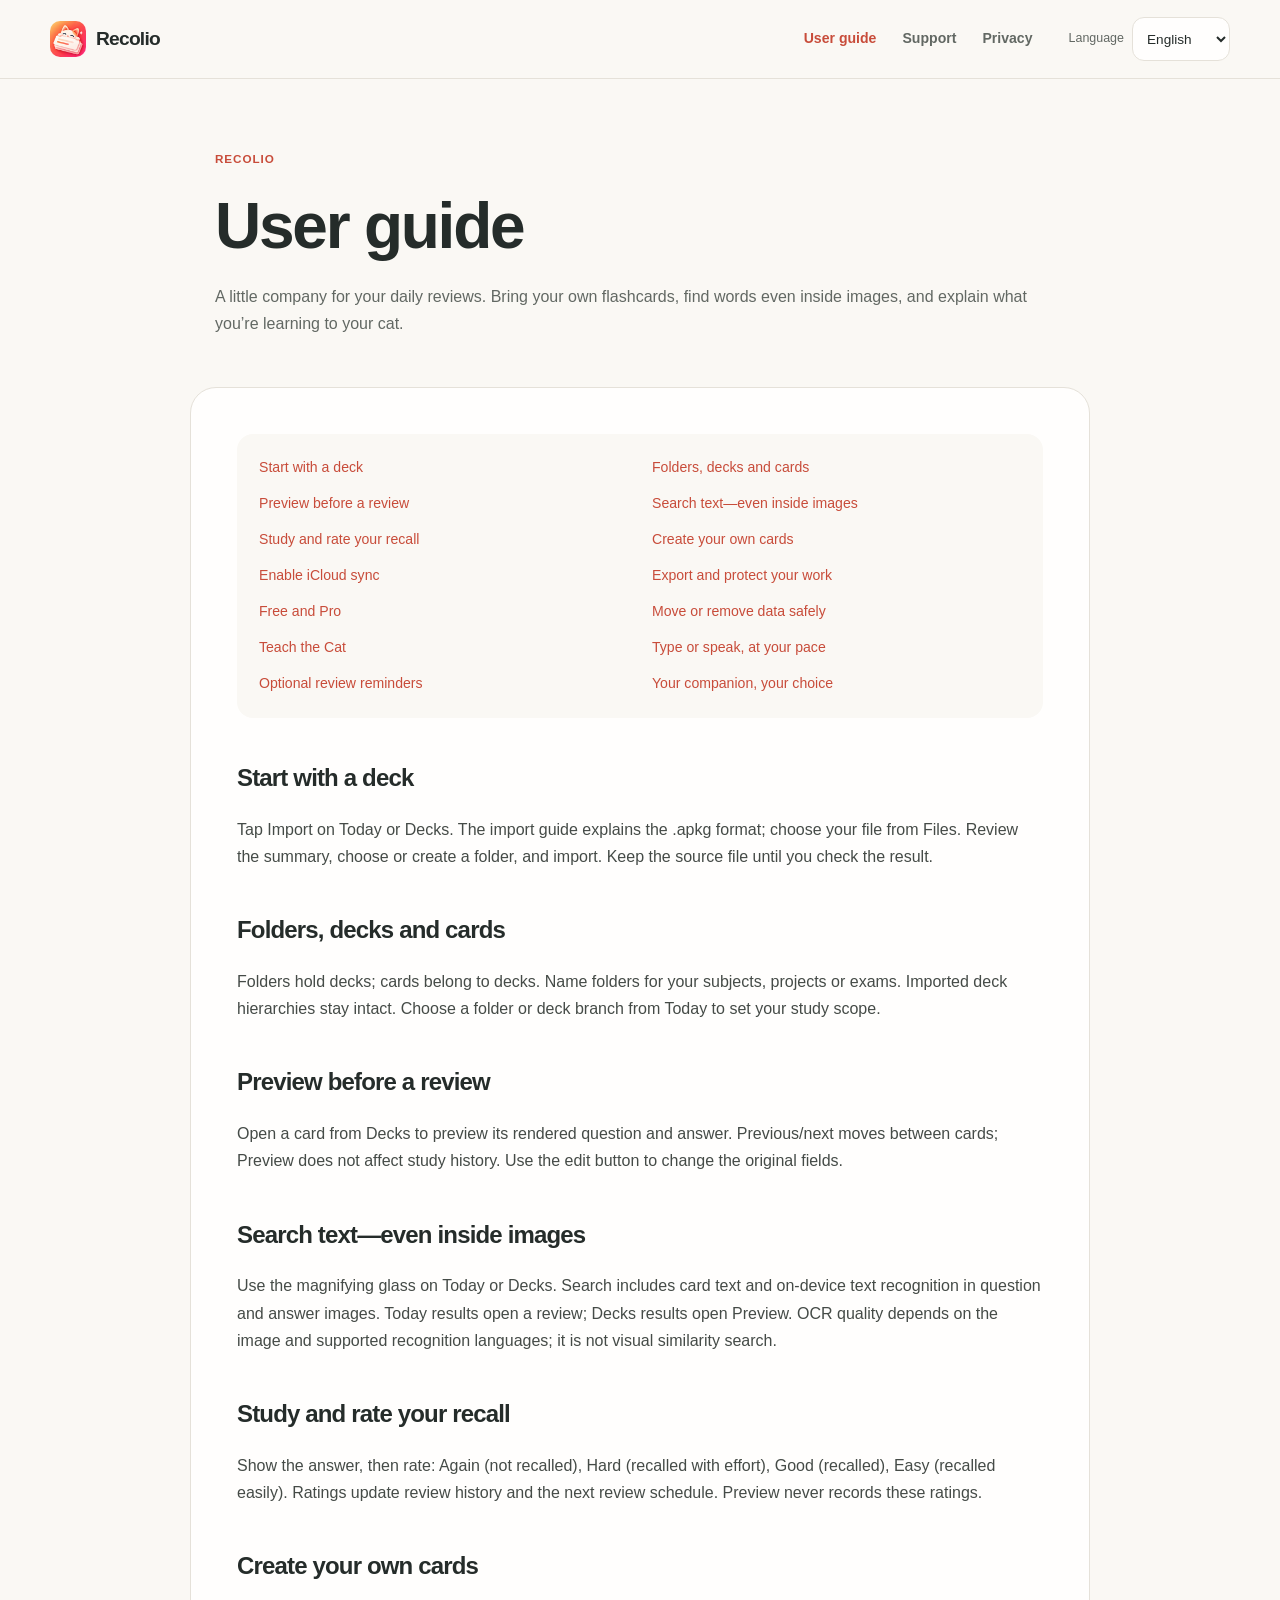
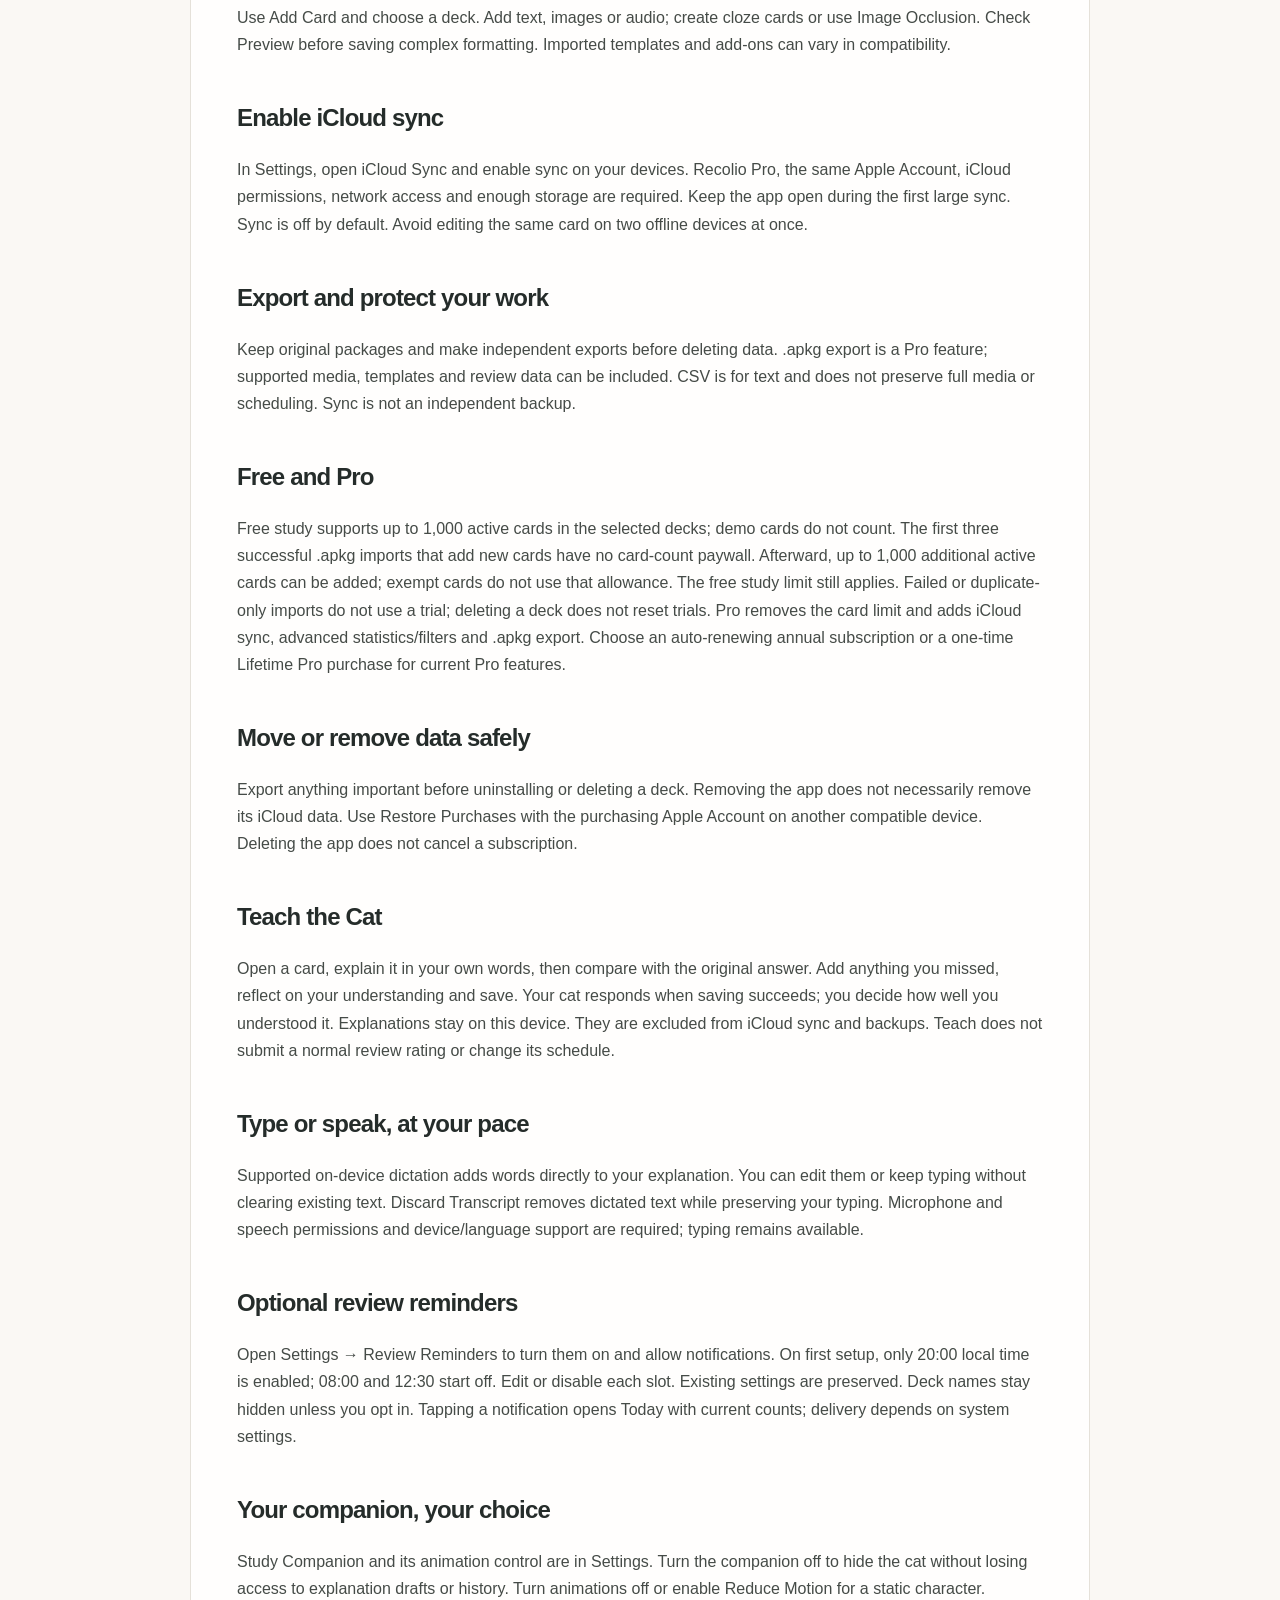
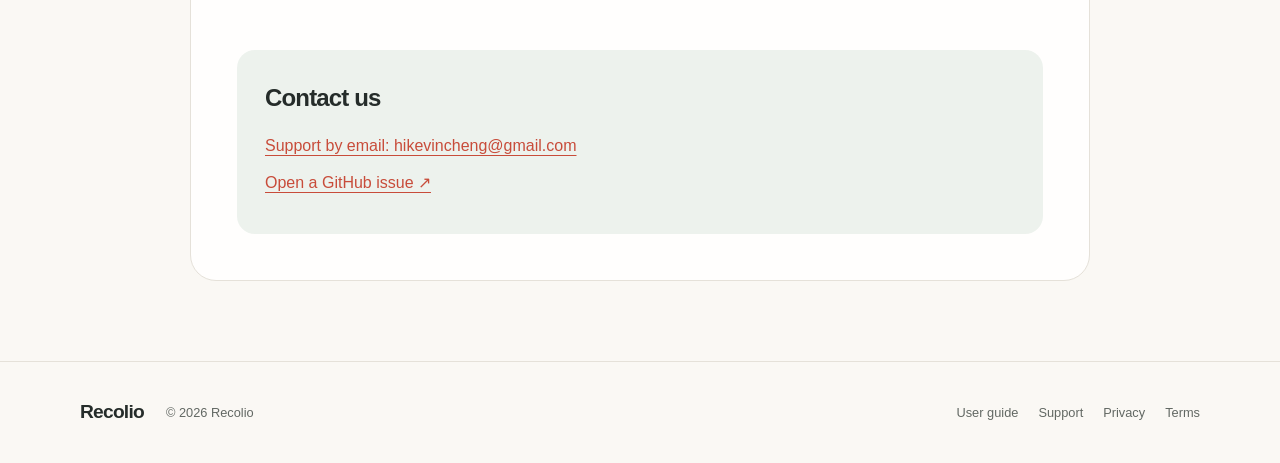
==== commit 6191e5e2: "Introduce study cat and Teach the Cat across six-language support site" ====
--- a/guide.html
+++ b/guide.html
@@ -1,2 +1,2 @@
 <!doctype html>
-<html lang="en" data-language="en"><head><meta charset="utf-8"><script src="assets/site.js?v=20261030-six"></script><meta name="viewport" content="width=device-width, initial-scale=1"><meta name="description" content="Import, organize, search, study and sync."><link rel="alternate" hreflang="en" href="https://kevincy.github.io/Recolio-support/guide.html?lang=en"><link rel="alternate" hreflang="zh-Hans" href="https://kevincy.github.io/Recolio-support/guide.html?lang=zh-Hans"><link rel="alternate" hreflang="ja" href="https://kevincy.github.io/Recolio-support/guide.html?lang=ja"><link rel="alternate" hreflang="ko" href="https://kevincy.github.io/Recolio-support/guide.html?lang=ko"><link rel="alternate" hreflang="es" href="https://kevincy.github.io/Recolio-support/guide.html?lang=es"><link rel="alternate" hreflang="zh-Hant" href="https://kevincy.github.io/Recolio-support/guide.html?lang=zh-Hant"><meta name="theme-color" content="#faf8f4"><title>Recolio — User guide</title><link rel="icon" href="assets/app-icon.png"><link rel="stylesheet" href="assets/styles.css?v=20261030-six"></head><body><header class="site-header"><div class="nav"><a class="brand" href="index.html"><img src="assets/app-icon.png" width="36" height="36" alt="">Recolio</a><nav class="nav-links"><a href="guide.html" aria-current="page"><span data-locale="en">User guide</span><span data-locale="zh-Hans">使用手册</span><span data-locale="ja">使い方</span><span data-locale="ko">사용 가이드</span><span data-locale="es">Guía</span><span data-locale="zh-Hant">使用手冊</span></a><a href="support.html"><span data-locale="en">Support</span><span data-locale="zh-Hans">支持</span><span data-locale="ja">サポート</span><span data-locale="ko">지원</span><span data-locale="es">Ayuda</span><span data-locale="zh-Hant">支援</span></a><a href="privacy.html"><span data-locale="en">Privacy</span><span data-locale="zh-Hans">隐私</span><span data-locale="ja">プライバシー</span><span data-locale="ko">개인정보</span><span data-locale="es">Privacidad</span><span data-locale="zh-Hant">隱私</span></a></nav><label class="language-picker"><span data-locale="en">Language</span><span data-locale="zh-Hans">语言</span><span data-locale="ja">言語</span><span data-locale="ko">언어</span><span data-locale="es">Idioma</span><span data-locale="zh-Hant">語言</span><select id="language" name="language"><option value="en">English</option><option value="zh-Hans">简体中文</option><option value="ja">日本語</option><option value="ko">한국어</option><option value="es">Español</option><option value="zh-Hant">繁體中文</option></select></label></div></header><main><div data-locale="en" data-title="Recolio — User guide" data-description="Import, organize, search, study and sync."><header class="page-hero"><p class="eyebrow">Recolio</p><h1>User guide</h1><p>Import, organize, search, study and sync.</p></header><article class="document"><nav class="toc"><a href="#en-start">Start with a deck</a><a href="#en-structure">Folders, decks and cards</a><a href="#en-preview">Preview before a review</a><a href="#en-search">Search text—even inside images</a><a href="#en-review">Study and rate your recall</a><a href="#en-edit">Create your own cards</a><a href="#en-sync">Enable iCloud sync</a><a href="#en-export">Export and protect your work</a><a href="#en-pro">Free and Pro</a><a href="#en-safety">Move or remove data safely</a></nav><span id="en-import" class="anchor"></span><h2 id="en-start">Start with a deck</h2><p>Tap Import on Today or Decks. The import guide explains the .apkg format; choose your file from Files. Review the summary, choose or create a folder, and import. Keep the source file until you check the result.</p><h2 id="en-structure">Folders, decks and cards</h2><p>Folders hold decks; cards belong to decks. Name folders for your subjects, projects or exams. Imported deck hierarchies stay intact. Choose a folder or deck branch from Today to set your study scope.</p><h2 id="en-preview">Preview before a review</h2><p>Open a card from Decks to preview its rendered question and answer. Previous/next moves between cards; Preview does not affect study history. Use the edit button to change the original fields.</p><span id="en-browser" class="anchor"></span><h2 id="en-search">Search text—even inside images</h2><p>Use the magnifying glass on Today or Decks. Search includes card text and on-device text recognition in question and answer images. Today results open a review; Decks results open Preview. OCR quality depends on the image and supported recognition languages; it is not visual similarity search.</p><span id="en-study" class="anchor"></span><span id="en-fsrs" class="anchor"></span><h2 id="en-review">Study and rate your recall</h2><p>Show the answer, then rate: Again (not recalled), Hard (recalled with effort), Good (recalled), Easy (recalled easily). Ratings update review history and the next review schedule. Preview never records these ratings.</p><h2 id="en-edit">Create your own cards</h2><p>Use Add Card and choose a deck. Add text, images or audio; create cloze cards or use Image Occlusion. Check Preview before saving complex formatting. Imported templates and add-ons can vary in compatibility.</p><h2 id="en-sync">Enable iCloud sync</h2><p>In Settings, open iCloud Sync and enable sync on your devices. Recolio Pro, the same Apple Account, iCloud permissions, network access and enough storage are required. Keep the app open during the first large sync. Sync is off by default. Avoid editing the same card on two offline devices at once.</p><h2 id="en-export">Export and protect your work</h2><p>Keep original packages and make independent exports before deleting data. .apkg export is a Pro feature; supported media, templates and review data can be included. CSV is for text and does not preserve full media or scheduling. Sync is not an independent backup.</p><h2 id="en-pro">Free and Pro</h2><p>Free study supports up to 1,000 active cards in the selected decks; demo cards do not count. The first three successful .apkg imports that add new cards have no card-count paywall. Afterward, up to 1,000 additional active cards can be added; exempt cards do not use that allowance. The free study limit still applies. Failed or duplicate-only imports do not use a trial; deleting a deck does not reset trials. Pro removes the card limit and adds iCloud sync, advanced statistics/filters and .apkg export. Choose an auto-renewing annual subscription or a one-time Lifetime Pro purchase for current Pro features.</p><h2 id="en-safety">Move or remove data safely</h2><p>Export anything important before uninstalling or deleting a deck. Removing the app does not necessarily remove its iCloud data. Use Restore Purchases with the purchasing Apple Account on another compatible device. Deleting the app does not cancel a subscription.</p><div class="contact-box"><h2>Contact us</h2><p><a href="mailto:hikevincheng@gmail.com">Support by email: hikevincheng@gmail.com</a></p><p><a href="https://github.com/kevincy/Recolio-support/issues/new">Open a GitHub issue ↗</a></p></div></article></div><div data-locale="zh-Hans" data-title="Recolio — 使用手册" data-description="导入、整理、搜索、学习与同步。"><header class="page-hero"><p class="eyebrow">Recolio</p><h1>使用手册</h1><p>导入、整理、搜索、学习与同步。</p></header><article class="document"><nav class="toc"><a href="#zh-Hans-start">从导入牌组开始</a><a href="#zh-Hans-structure">文件夹、牌组与卡片</a><a href="#zh-Hans-preview">复习前先预览</a><a href="#zh-Hans-search">搜索文字，也能搜索图片中的文字</a><a href="#zh-Hans-review">学习并评价回忆情况</a><a href="#zh-Hans-edit">制作自己的卡片</a><a href="#zh-Hans-sync">开启 iCloud 同步</a><a href="#zh-Hans-export">导出与保管资料</a><a href="#zh-Hans-pro">免费版与 Pro</a><a href="#zh-Hans-safety">安全转移或删除数据</a></nav><span id="zh-start" class="anchor"></span><span id="zh-Hans-import" class="anchor"></span><h2 id="zh-Hans-start">从导入牌组开始</h2><p>点击 Today 或 Decks 上的导入按钮，先查看 .apkg 导入引导，再从“文件”选择牌组。确认摘要，选择或创建文件夹后导入。核对导入结果前，请保留原文件。</p><span id="zh-structure" class="anchor"></span><h2 id="zh-Hans-structure">文件夹、牌组与卡片</h2><p>文件夹用于整理牌组，卡片属于牌组。按科目、项目或考试为文件夹命名，导入的牌组层级保持原样。在 Today 选择文件夹或牌组分支，确定学习范围。</p><span id="zh-preview" class="anchor"></span><h2 id="zh-Hans-preview">复习前先预览</h2><p>从 Decks 打开卡片，预览实际呈现的正面和答案，切换上一张或下一张。预览不会影响学习历史；点击编辑按钮才会进入原始字段编辑。</p><span id="zh-search" class="anchor"></span><span id="zh-Hans-browser" class="anchor"></span><h2 id="zh-Hans-search">搜索文字，也能搜索图片中的文字</h2><p>点击 Today 或 Decks 的放大镜。搜索范围包括卡片文字及正反面图片经设备端识别的文字。Today 结果进入复习，Decks 结果进入预览。识别效果取决于图片和支持的语言，并不是按图片相似度搜索。</p><span id="zh-review" class="anchor"></span><span id="zh-Hans-study" class="anchor"></span><span id="zh-Hans-fsrs" class="anchor"></span><h2 id="zh-Hans-review">学习并评价回忆情况</h2><p>查看答案后选择 Again（未回忆出）、Hard（费力回忆出）、Good（正常回忆出）或 Easy（轻松回忆出）。评分会记录学习历史并更新下次复习时间；预览不会记录评分。</p><span id="zh-edit" class="anchor"></span><h2 id="zh-Hans-edit">制作自己的卡片</h2><p>在 Add Card 选择目标牌组，加入文字、图片或音频，制作 Cloze 挖空卡或图片遮挡卡。复杂排版保存前先预览。导入模板和插件的兼容性可能有所不同。</p><span id="zh-sync" class="anchor"></span><h2 id="zh-Hans-sync">开启 iCloud 同步</h2><p>在设置中进入 iCloud 同步，并在各设备开启。需要 Pro、相同 Apple 账户、iCloud 权限、网络和足够空间。首次大型同步时保持 App 打开。同步默认关闭，尽量不要在两台离线设备同时修改同一卡片。</p><span id="zh-export" class="anchor"></span><h2 id="zh-Hans-export">导出与保管资料</h2><p>保留原始牌组文件，删除数据前另行导出备份。.apkg 导出需要 Pro，可包含支持的媒体、模板和复习数据。CSV 用于文字，不保留完整媒体或调度。同步不能代替独立备份。</p><span id="zh-pro" class="anchor"></span><h2 id="zh-Hans-pro">免费版与 Pro</h2><p>免费学习支持所选牌组中最多 1,000 张有效卡片，演示卡不计入。前三次成功且新增卡片的 .apkg 导入不设卡片数量付费限制；之后可新增最多 1,000 张有效卡片，前三次豁免的卡片不占此额度。免费学习仍受 1,000 张限制。失败或仅更新重复内容不消耗次数，删除牌组不会重置次数。Pro 取消卡片数量限制，增加 iCloud 同步、高级统计/筛选及 .apkg 导出；可选择自动续订的年订阅或一次性购买的 Lifetime Pro，解锁当前 Pro 功能。</p><span id="zh-safety" class="anchor"></span><h2 id="zh-Hans-safety">安全转移或删除数据</h2><p>卸载或删除牌组前先导出重要资料。删除 App 不一定删除 iCloud 数据。换兼容设备后，使用购买所用 Apple 账户恢复购买。删除 App 不会取消订阅。</p><div class="contact-box"><h2>联系我们</h2><p><a href="mailto:hikevincheng@gmail.com">邮件支持: hikevincheng@gmail.com</a></p><p><a href="https://github.com/kevincy/Recolio-support/issues/new">创建 GitHub Issue ↗</a></p></div></article></div><div data-locale="ja" data-title="Recolio — 使い方" data-description="読み込み・整理・検索・学習・同期の手順。"><header class="page-hero"><p class="eyebrow">Recolio</p><h1>使い方</h1><p>読み込み・整理・検索・学習・同期の手順。</p></header><article class="document"><nav class="toc"><a href="#ja-start">デッキを読み込む</a><a href="#ja-structure">フォルダ・デッキ・カード</a><a href="#ja-preview">復習前にプレビュー</a><a href="#ja-search">画像の中の文字も検索</a><a href="#ja-review">思い出せた度合いを評価</a><a href="#ja-edit">自分のカードを作る</a><a href="#ja-sync">iCloud 同期を有効にする</a><a href="#ja-export">書き出して大切な教材を守る</a><a href="#ja-pro">無料版と Pro</a><a href="#ja-safety">安全に移行・削除する</a></nav><span id="ja-import" class="anchor"></span><h2 id="ja-start">デッキを読み込む</h2><p>Today または Decks の読み込みボタンから .apkg の案内を開き、「ファイル」でデッキを選択します。概要を確認し、フォルダを選ぶか作成して読み込みます。結果を確認するまで元のファイルを残してください。</p><h2 id="ja-structure">フォルダ・デッキ・カード</h2><p>フォルダにはデッキを入れ、カードはデッキに属します。科目・課題・試験などで整理できます。読み込んだデッキの階層は保持されます。Today でフォルダやデッキの枝を選び、学習範囲を決めます。</p><h2 id="ja-preview">復習前にプレビュー</h2><p>Decks からカードを開き、表面と答えの実際の表示を確認できます。前後のカードにも移動できます。プレビューは学習履歴を変えません。元のフィールドを変更する場合は編集ボタンを押します。</p><span id="ja-browser" class="anchor"></span><h2 id="ja-search">画像の中の文字も検索</h2><p>Today または Decks の虫眼鏡を使います。本文と、表裏の画像からデバイス上で認識した文字を検索します。Today の結果は復習、Decks の結果はプレビューへ進みます。認識精度は画像と対応言語に依存し、画像の類似検索ではありません。</p><span id="ja-study" class="anchor"></span><span id="ja-fsrs" class="anchor"></span><h2 id="ja-review">思い出せた度合いを評価</h2><p>答えを表示し、Again（思い出せなかった）、Hard（苦労して思い出せた）、Good（思い出せた）、Easy（簡単に思い出せた）から選びます。評価で履歴と次回の予定が更新されます。プレビューでは評価を記録しません。</p><h2 id="ja-edit">自分のカードを作る</h2><p>Add Card で保存先デッキを選び、文字・画像・音声を追加します。穴埋めカードや画像の一部を隠すカードも作れます。複雑な書式は保存前にプレビューしてください。読み込んだテンプレートや拡張機能の互換性は異なる場合があります。</p><h2 id="ja-sync">iCloud 同期を有効にする</h2><p>設定の iCloud 同期を各デバイスで有効にします。Pro、同じ Apple Account、iCloud の許可、通信環境、十分な空き容量が必要です。初回の大量同期中はアプリを開いておいてください。初期設定はオフです。オフラインの複数端末で同じカードを同時に編集しないでください。</p><h2 id="ja-export">書き出して大切な教材を守る</h2><p>元のファイルを残し、削除前に別の書き出しコピーを保管します。.apkg 書き出しは Pro 機能で、対応するメディア・テンプレート・復習データを含められます。CSV はテキスト向けで、メディアや予定を完全には保持しません。同期は独立したバックアップの代わりにはなりません。</p><h2 id="ja-pro">無料版と Pro</h2><p>無料の学習は選択したデッキの有効なカード 1,000 枚までで、デモカードは対象外です。新規カードを追加する最初の 3 回の .apkg 読み込みは、カード枚数による課金制限がありません。その後は最大 1,000 枚を追加でき、最初の 3 回の対象カードはその枠を消費しません。無料の学習上限は引き続き適用されます。失敗や重複のみの更新は回数を消費せず、デッキを削除しても回数は戻りません。Pro は枚数制限を解除し、iCloud 同期・高度な統計や絞り込み・.apkg 書き出しを追加します。自動更新の年間サブスクリプションか、現在の Pro 機能を対象とする Lifetime Pro の 1 回払いを選べます。</p><h2 id="ja-safety">安全に移行・削除する</h2><p>アンインストールやデッキ削除の前に重要な教材を書き出してください。アプリを削除しても iCloud データが削除されるとは限りません。別の対応デバイスでは購入した Apple Account で購入を復元します。アプリの削除でサブスクリプションは解約されません。</p><div class="contact-box"><h2>お問い合わせ</h2><p><a href="mailto:hikevincheng@gmail.com">メールで問い合わせる: hikevincheng@gmail.com</a></p><p><a href="https://github.com/kevincy/Recolio-support/issues/new">GitHub Issue を作成 ↗</a></p></div></article></div><div data-locale="ko" data-title="Recolio — 사용 가이드" data-description="가져오기, 정리, 검색, 학습, 동기화 안내."><header class="page-hero"><p class="eyebrow">Recolio</p><h1>사용 가이드</h1><p>가져오기, 정리, 검색, 학습, 동기화 안내.</p></header><article class="document"><nav class="toc"><a href="#ko-start">덱 가져오기부터 시작하기</a><a href="#ko-structure">폴더, 덱, 카드</a><a href="#ko-preview">복습 전에 미리 보기</a><a href="#ko-search">이미지 속 글자까지 검색하기</a><a href="#ko-review">학습하고 기억 상태 평가하기</a><a href="#ko-edit">직접 카드 만들기</a><a href="#ko-sync">iCloud 동기화 켜기</a><a href="#ko-export">내보내기와 자료 보관</a><a href="#ko-pro">무료와 Pro</a><a href="#ko-safety">안전하게 이동하거나 삭제하기</a></nav><span id="ko-import" class="anchor"></span><h2 id="ko-start">덱 가져오기부터 시작하기</h2><p>Today 또는 Decks의 가져오기 버튼을 누르고 .apkg 안내를 확인한 뒤 파일 앱에서 덱을 선택하세요. 요약을 확인하고 폴더를 고르거나 만든 다음 가져오세요. 결과를 확인할 때까지 원본 파일을 보관하세요.</p><h2 id="ko-structure">폴더, 덱, 카드</h2><p>폴더에는 덱이 들어가고 카드는 덱에 속해요. 과목, 프로젝트, 시험별로 폴더 이름을 정할 수 있어요. 가져온 덱의 계층은 유지돼요. Today에서 폴더나 덱의 하위 구조를 선택해 학습 범위를 정하세요.</p><h2 id="ko-preview">복습 전에 미리 보기</h2><p>Decks에서 카드를 열어 실제 앞면과 답안을 확인하고 이전·다음 카드로 이동하세요. 미리 보기는 학습 기록에 영향을 주지 않아요. 원본 필드를 수정하려면 편집 버튼을 누르세요.</p><span id="ko-browser" class="anchor"></span><h2 id="ko-search">이미지 속 글자까지 검색하기</h2><p>Today 또는 Decks의 돋보기를 사용하세요. 카드 본문과 앞·뒷면 이미지에서 기기 내에서 인식한 글자를 검색해요. Today의 결과는 복습으로, Decks의 결과는 미리 보기로 열려요. 인식 품질은 이미지와 지원 언어에 따라 달라지며, 비슷한 이미지를 찾는 기능은 아니에요.</p><span id="ko-study" class="anchor"></span><span id="ko-fsrs" class="anchor"></span><h2 id="ko-review">학습하고 기억 상태 평가하기</h2><p>답안을 확인한 뒤 Again(못 떠올림), Hard(어렵게 떠올림), Good(떠올림), Easy(쉽게 떠올림) 중 하나를 선택하세요. 평가는 학습 기록과 다음 복습 일정에 반영돼요. 미리 보기에서는 평가가 기록되지 않아요.</p><h2 id="ko-edit">직접 카드 만들기</h2><p>Add Card에서 덱을 고르고 텍스트·이미지·오디오를 더하세요. Cloze 빈칸 카드와 이미지 가리기 카드도 만들 수 있어요. 복잡한 서식은 저장 전에 미리 확인하세요. 가져온 템플릿과 추가 기능은 호환성이 다를 수 있어요.</p><h2 id="ko-sync">iCloud 동기화 켜기</h2><p>각 기기의 설정에서 iCloud 동기화를 켜세요. Pro, 같은 Apple 계정, iCloud 권한, 네트워크, 충분한 저장 공간이 필요해요. 처음 대량 동기화할 때는 앱을 열어 두세요. 동기화는 기본적으로 꺼져 있어요. 오프라인 상태의 두 기기에서 같은 카드를 동시에 수정하지 마세요.</p><h2 id="ko-export">내보내기와 자료 보관</h2><p>원본 파일을 보관하고 데이터를 지우기 전에 별도로 내보내세요. .apkg 내보내기는 Pro 기능이며 지원되는 미디어·템플릿·복습 데이터를 포함할 수 있어요. CSV는 텍스트용으로 미디어나 복습 일정을 완전히 보존하지 않아요. 동기화는 별도의 백업을 대신하지 않아요.</p><h2 id="ko-pro">무료와 Pro</h2><p>무료 학습은 선택한 덱의 활성 카드 1,000장까지 지원하며 데모 카드는 제외돼요. 새 카드를 추가하는 첫 세 번의 성공적인 .apkg 가져오기에는 카드 수에 따른 유료 제한이 없어요. 이후 최대 1,000장의 활성 카드를 추가할 수 있으며 앞선 세 번의 면제 카드는 이 한도를 쓰지 않아요. 무료 학습 한도는 계속 적용돼요. 실패하거나 중복 항목만 업데이트한 경우는 횟수를 쓰지 않으며, 덱을 지워도 횟수는 초기화되지 않아요. Pro는 카드 수 제한을 없애고 iCloud 동기화, 고급 통계/필터, .apkg 내보내기를 제공해요. 자동 갱신 연간 구독 또는 현재 Pro 기능을 위한 일회성 Lifetime Pro 구매를 선택할 수 있어요.</p><h2 id="ko-safety">안전하게 이동하거나 삭제하기</h2><p>앱을 삭제하거나 덱을 지우기 전에 중요한 자료를 내보내세요. 앱 삭제가 iCloud 데이터 삭제를 뜻하지는 않아요. 다른 호환 기기에서는 구매한 Apple 계정으로 구입 항목을 복원하세요. 앱을 지워도 구독은 취소되지 않아요.</p><div class="contact-box"><h2>문의하기</h2><p><a href="mailto:hikevincheng@gmail.com">이메일로 문의: hikevincheng@gmail.com</a></p><p><a href="https://github.com/kevincy/Recolio-support/issues/new">GitHub Issue 만들기 ↗</a></p></div></article></div><div data-locale="es" data-title="Recolio — Guía" data-description="Importa, organiza, busca, estudia y sincroniza."><header class="page-hero"><p class="eyebrow">Recolio</p><h1>Guía</h1><p>Importa, organiza, busca, estudia y sincroniza.</p></header><article class="document"><nav class="toc"><a href="#es-start">Empieza importando un mazo</a><a href="#es-structure">Carpetas, mazos y tarjetas</a><a href="#es-preview">Explora antes de repasar</a><a href="#es-search">Busca texto, también en imágenes</a><a href="#es-review">Estudia y evalúa tu recuerdo</a><a href="#es-edit">Crea tus tarjetas</a><a href="#es-sync">Activa la sincronización con iCloud</a><a href="#es-export">Exporta y protege tu material</a><a href="#es-pro">Gratis y Pro</a><a href="#es-safety">Traslada o elimina datos con cuidado</a></nav><span id="es-import" class="anchor"></span><h2 id="es-start">Empieza importando un mazo</h2><p>Pulsa Importar en Today o Decks. La guía explica el formato .apkg; elige el archivo en Archivos, revisa el resumen y selecciona o crea una carpeta. Conserva el original hasta comprobar el resultado.</p><h2 id="es-structure">Carpetas, mazos y tarjetas</h2><p>Las carpetas contienen mazos; las tarjetas pertenecen a un mazo. Organiza por materia, proyecto o examen. Se mantienen los niveles de los mazos importados. En Today, elige una carpeta o rama del mazo para definir qué estudiar.</p><h2 id="es-preview">Explora antes de repasar</h2><p>Abre una tarjeta desde Decks para ver su pregunta y respuesta tal como se muestran. Puedes pasar a la anterior o siguiente. La vista previa no cambia el historial. Para modificar los campos originales, pulsa editar.</p><span id="es-browser" class="anchor"></span><h2 id="es-search">Busca texto, también en imágenes</h2><p>Usa la lupa de Today o Decks. La búsqueda incluye texto de las tarjetas y texto reconocido en el dispositivo en las imágenes de pregunta y respuesta. Today abre el repaso; Decks abre la vista previa. La precisión depende de la imagen y de los idiomas compatibles. No es una búsqueda de imágenes similares.</p><span id="es-study" class="anchor"></span><span id="es-fsrs" class="anchor"></span><h2 id="es-review">Estudia y evalúa tu recuerdo</h2><p>Muestra la respuesta y elige Again (no recordaste), Hard (recordaste con esfuerzo), Good (recordaste) o Easy (recordaste fácilmente). La valoración actualiza el historial y el próximo repaso. La vista previa no registra valoraciones.</p><h2 id="es-edit">Crea tus tarjetas</h2><p>En Add Card, elige un mazo y añade texto, imágenes o audio. Crea huecos con Cloze o tapa partes de una imagen. Comprueba la vista previa antes de guardar formatos complejos. La compatibilidad de plantillas y complementos importados puede variar.</p><h2 id="es-sync">Activa la sincronización con iCloud</h2><p>Actívala en los ajustes de cada dispositivo. Necesitas Pro, la misma cuenta de Apple, permiso de iCloud, conexión y espacio suficiente. Mantén abierta la app durante la primera sincronización grande. Está desactivada por defecto. Evita editar la misma tarjeta en dos dispositivos sin conexión a la vez.</p><h2 id="es-export">Exporta y protege tu material</h2><p>Conserva los originales y exporta una copia independiente antes de borrar datos. La exportación .apkg es Pro y puede incluir medios, plantillas y datos de repaso compatibles. CSV sirve para texto y no conserva todos los medios ni la programación. Sincronizar no sustituye una copia de seguridad independiente.</p><h2 id="es-pro">Gratis y Pro</h2><p>El estudio gratuito admite hasta 1.000 tarjetas activas de los mazos seleccionados; las de demostración no cuentan. Las tres primeras importaciones .apkg correctas que añadan tarjetas nuevas no tienen límite de tarjetas de pago. Después puedes añadir hasta 1.000 tarjetas activas adicionales; las exentas no consumen ese cupo. El límite de estudio gratuito sigue aplicándose. Las importaciones fallidas o que solo actualizan duplicados no gastan intentos; borrar mazos no los reinicia. Pro elimina el límite de tarjetas y añade iCloud, estadísticas/filtros avanzados y exportación .apkg. Elige suscripción anual autorrenovable o compra única Lifetime Pro para las funciones Pro actuales.</p><h2 id="es-safety">Traslada o elimina datos con cuidado</h2><p>Exporta lo importante antes de desinstalar o borrar un mazo. Borrar la app no elimina necesariamente los datos de iCloud. En otro dispositivo compatible, restaura las compras con la cuenta de Apple usada para comprar. Borrar la app no cancela la suscripción.</p><div class="contact-box"><h2>Contacto</h2><p><a href="mailto:hikevincheng@gmail.com">Escribir un correo: hikevincheng@gmail.com</a></p><p><a href="https://github.com/kevincy/Recolio-support/issues/new">Crear incidencia en GitHub ↗</a></p></div></article></div><div data-locale="zh-Hant" data-title="Recolio — 使用手冊" data-description="匯入、整理、搜尋、學習與同步。"><header class="page-hero"><p class="eyebrow">Recolio</p><h1>使用手冊</h1><p>匯入、整理、搜尋、學習與同步。</p></header><article class="document"><nav class="toc"><a href="#zh-Hant-start">從匯入牌組開始</a><a href="#zh-Hant-structure">資料夾、牌組與卡片</a><a href="#zh-Hant-preview">複習前先預覽</a><a href="#zh-Hant-search">搜尋文字，也能搜尋圖片中的文字</a><a href="#zh-Hant-review">學習並評估回想情況</a><a href="#zh-Hant-edit">製作自己的卡片</a><a href="#zh-Hant-sync">開啟 iCloud 同步</a><a href="#zh-Hant-export">匯出與保存教材</a><a href="#zh-Hant-pro">免費版與 Pro</a><a href="#zh-Hant-safety">安全轉移或刪除資料</a></nav><span id="zh-Hant-import" class="anchor"></span><h2 id="zh-Hant-start">從匯入牌組開始</h2><p>點選 Today 或 Decks 的匯入按鈕，先查看 .apkg 匯入引導，再從「檔案」選擇牌組。確認摘要，選擇或建立資料夾後匯入。核對結果前請保留原始檔案。</p><h2 id="zh-Hant-structure">資料夾、牌組與卡片</h2><p>資料夾用來整理牌組，卡片屬於牌組。依科目、專案或考試為資料夾命名，匯入的牌組階層保持原樣。在 Today 選擇資料夾或牌組分支，設定學習範圍。</p><h2 id="zh-Hant-preview">複習前先預覽</h2><p>從 Decks 開啟卡片，預覽實際呈現的正面與答案，切換上一張或下一張。預覽不會影響學習紀錄；點選編輯按鈕才會進入原始欄位編輯。</p><span id="zh-Hant-browser" class="anchor"></span><h2 id="zh-Hant-search">搜尋文字，也能搜尋圖片中的文字</h2><p>點選 Today 或 Decks 的放大鏡。搜尋包含卡片文字及正反面圖片經裝置端辨識的文字。Today 結果進入複習，Decks 結果進入預覽。辨識效果取決於圖片與支援語言，並非以圖片相似度搜尋。</p><span id="zh-Hant-study" class="anchor"></span><span id="zh-Hant-fsrs" class="anchor"></span><h2 id="zh-Hant-review">學習並評估回想情況</h2><p>查看答案後選擇 Again（未能回想）、Hard（費力回想）、Good（正常回想）或 Easy（輕鬆回想）。評分會記錄學習歷史並更新下次複習時間；預覽不會記錄評分。</p><h2 id="zh-Hant-edit">製作自己的卡片</h2><p>在 Add Card 選擇目標牌組，加入文字、圖片或音訊，製作 Cloze 挖空卡或圖片遮擋卡。複雜排版請先預覽再儲存。匯入範本與外掛程式的相容性可能不同。</p><h2 id="zh-Hant-sync">開啟 iCloud 同步</h2><p>在設定中進入 iCloud 同步，並在各裝置開啟。需要 Pro、相同 Apple 帳號、iCloud 權限、網路與足夠空間。首次大型同步時保持 App 開啟。同步預設關閉，盡量避免在兩台離線裝置同時修改同一卡片。</p><h2 id="zh-Hant-export">匯出與保存教材</h2><p>保留原始牌組檔，刪除資料前另行匯出備份。.apkg 匯出需要 Pro，可包含支援的媒體、範本與複習資料。CSV 用於文字，不保留完整媒體或排程。同步無法取代獨立備份。</p><h2 id="zh-Hant-pro">免費版與 Pro</h2><p>免費學習支援所選牌組中最多 1,000 張有效卡片，示範卡不計入。前三次成功且新增卡片的 .apkg 匯入不設卡片數量付費限制；之後可新增最多 1,000 張有效卡片，前三次豁免的卡片不佔此額度。免費學習仍受 1,000 張限制。失敗或僅更新重複內容不消耗次數，刪除牌組不會重設次數。Pro 取消卡片數量限制，加入 iCloud 同步、進階統計/篩選及 .apkg 匯出；可選擇自動續訂的年訂閱或一次性購買 Lifetime Pro，解鎖目前 Pro 功能。</p><h2 id="zh-Hant-safety">安全轉移或刪除資料</h2><p>解除安裝或刪除牌組前，先匯出重要教材。刪除 App 不一定刪除 iCloud 資料。換用相容裝置後，使用購買時的 Apple 帳號回復購買項目。刪除 App 不會取消訂閱。</p><div class="contact-box"><h2>聯絡我們</h2><p><a href="mailto:hikevincheng@gmail.com">電子郵件支援: hikevincheng@gmail.com</a></p><p><a href="https://github.com/kevincy/Recolio-support/issues/new">建立 GitHub Issue ↗</a></p></div></article></div></main><footer class="site-footer"><div class="footer-inner"><a class="brand" href="index.html">Recolio</a><span>© 2026 Recolio</span><nav><a href="guide.html"><span data-locale="en">User guide</span><span data-locale="zh-Hans">使用手册</span><span data-locale="ja">使い方</span><span data-locale="ko">사용 가이드</span><span data-locale="es">Guía</span><span data-locale="zh-Hant">使用手冊</span></a><a href="support.html"><span data-locale="en">Support</span><span data-locale="zh-Hans">支持</span><span data-locale="ja">サポート</span><span data-locale="ko">지원</span><span data-locale="es">Ayuda</span><span data-locale="zh-Hant">支援</span></a><a href="privacy.html"><span data-locale="en">Privacy</span><span data-locale="zh-Hans">隐私</span><span data-locale="ja">プライバシー</span><span data-locale="ko">개인정보</span><span data-locale="es">Privacidad</span><span data-locale="zh-Hant">隱私</span></a><a href="terms.html"><span data-locale="en">Terms</span><span data-locale="zh-Hans">条款</span><span data-locale="ja">利用規約</span><span data-locale="ko">이용약관</span><span data-locale="es">Condiciones</span><span data-locale="zh-Hant">條款</span></a></nav></div></footer></body></html>
+<html lang="en" data-language="en"><head><meta charset="utf-8"><script src="assets/site.js?v=20261107-companion"></script><meta name="viewport" content="width=device-width, initial-scale=1"><meta name="description" content="A little company for your daily reviews. Bring your own flashcards, find words even inside images, and explain what you’re learning to your cat."><link rel="alternate" hreflang="en" href="https://kevincy.github.io/Recolio-support/guide.html?lang=en"><link rel="alternate" hreflang="zh-Hans" href="https://kevincy.github.io/Recolio-support/guide.html?lang=zh-Hans"><link rel="alternate" hreflang="ja" href="https://kevincy.github.io/Recolio-support/guide.html?lang=ja"><link rel="alternate" hreflang="ko" href="https://kevincy.github.io/Recolio-support/guide.html?lang=ko"><link rel="alternate" hreflang="es" href="https://kevincy.github.io/Recolio-support/guide.html?lang=es"><link rel="alternate" hreflang="zh-Hant" href="https://kevincy.github.io/Recolio-support/guide.html?lang=zh-Hant"><meta name="theme-color" content="#faf8f4"><title>Recolio — User guide</title><link rel="icon" href="assets/app-icon.png"><link rel="stylesheet" href="assets/styles.css?v=20261107-companion"></head><body><header class="site-header"><div class="nav"><a class="brand" href="index.html"><img src="assets/app-icon.png" width="36" height="36" alt="">Recolio</a><nav class="nav-links"><a href="guide.html" aria-current="page"><span data-locale="en">User guide</span><span data-locale="zh-Hans">使用手册</span><span data-locale="ja">使い方</span><span data-locale="ko">사용 가이드</span><span data-locale="es">Guía</span><span data-locale="zh-Hant">使用手冊</span></a><a href="support.html"><span data-locale="en">Support</span><span data-locale="zh-Hans">支持</span><span data-locale="ja">サポート</span><span data-locale="ko">지원</span><span data-locale="es">Ayuda</span><span data-locale="zh-Hant">支援</span></a><a href="privacy.html"><span data-locale="en">Privacy</span><span data-locale="zh-Hans">隐私</span><span data-locale="ja">プライバシー</span><span data-locale="ko">개인정보</span><span data-locale="es">Privacidad</span><span data-locale="zh-Hant">隱私</span></a></nav><label class="language-picker"><span data-locale="en">Language</span><span data-locale="zh-Hans">语言</span><span data-locale="ja">言語</span><span data-locale="ko">언어</span><span data-locale="es">Idioma</span><span data-locale="zh-Hant">語言</span><select id="language" name="language"><option value="en">English</option><option value="zh-Hans">简体中文</option><option value="ja">日本語</option><option value="ko">한국어</option><option value="es">Español</option><option value="zh-Hant">繁體中文</option></select></label></div></header><main><div data-locale="en" data-title="Recolio — User guide" data-description="A little company for your daily reviews. Bring your own flashcards, find words even inside images, and explain what you’re learning to your cat."><header class="page-hero"><p class="eyebrow">Recolio</p><h1>User guide</h1><p>A little company for your daily reviews. Bring your own flashcards, find words even inside images, and explain what you’re learning to your cat.</p></header><article class="document"><nav class="toc"><a href="#en-start">Start with a deck</a><a href="#en-structure">Folders, decks and cards</a><a href="#en-preview">Preview before a review</a><a href="#en-search">Search text—even inside images</a><a href="#en-review">Study and rate your recall</a><a href="#en-edit">Create your own cards</a><a href="#en-sync">Enable iCloud sync</a><a href="#en-export">Export and protect your work</a><a href="#en-pro">Free and Pro</a><a href="#en-safety">Move or remove data safely</a><a href="#en-teach">Teach the Cat</a><a href="#en-dictation">Type or speak, at your pace</a><a href="#en-reminders">Optional review reminders</a><a href="#en-companion">Your companion, your choice</a></nav><span id="en-import" class="anchor"></span><h2 id="en-start">Start with a deck</h2><p>Tap Import on Today or Decks. The import guide explains the .apkg format; choose your file from Files. Review the summary, choose or create a folder, and import. Keep the source file until you check the result.</p><h2 id="en-structure">Folders, decks and cards</h2><p>Folders hold decks; cards belong to decks. Name folders for your subjects, projects or exams. Imported deck hierarchies stay intact. Choose a folder or deck branch from Today to set your study scope.</p><h2 id="en-preview">Preview before a review</h2><p>Open a card from Decks to preview its rendered question and answer. Previous/next moves between cards; Preview does not affect study history. Use the edit button to change the original fields.</p><span id="en-browser" class="anchor"></span><h2 id="en-search">Search text—even inside images</h2><p>Use the magnifying glass on Today or Decks. Search includes card text and on-device text recognition in question and answer images. Today results open a review; Decks results open Preview. OCR quality depends on the image and supported recognition languages; it is not visual similarity search.</p><span id="en-study" class="anchor"></span><span id="en-fsrs" class="anchor"></span><h2 id="en-review">Study and rate your recall</h2><p>Show the answer, then rate: Again (not recalled), Hard (recalled with effort), Good (recalled), Easy (recalled easily). Ratings update review history and the next review schedule. Preview never records these ratings.</p><h2 id="en-edit">Create your own cards</h2><p>Use Add Card and choose a deck. Add text, images or audio; create cloze cards or use Image Occlusion. Check Preview before saving complex formatting. Imported templates and add-ons can vary in compatibility.</p><h2 id="en-sync">Enable iCloud sync</h2><p>In Settings, open iCloud Sync and enable sync on your devices. Recolio Pro, the same Apple Account, iCloud permissions, network access and enough storage are required. Keep the app open during the first large sync. Sync is off by default. Avoid editing the same card on two offline devices at once.</p><h2 id="en-export">Export and protect your work</h2><p>Keep original packages and make independent exports before deleting data. .apkg export is a Pro feature; supported media, templates and review data can be included. CSV is for text and does not preserve full media or scheduling. Sync is not an independent backup.</p><h2 id="en-pro">Free and Pro</h2><p>Free study supports up to 1,000 active cards in the selected decks; demo cards do not count. The first three successful .apkg imports that add new cards have no card-count paywall. Afterward, up to 1,000 additional active cards can be added; exempt cards do not use that allowance. The free study limit still applies. Failed or duplicate-only imports do not use a trial; deleting a deck does not reset trials. Pro removes the card limit and adds iCloud sync, advanced statistics/filters and .apkg export. Choose an auto-renewing annual subscription or a one-time Lifetime Pro purchase for current Pro features.</p><h2 id="en-safety">Move or remove data safely</h2><p>Export anything important before uninstalling or deleting a deck. Removing the app does not necessarily remove its iCloud data. Use Restore Purchases with the purchasing Apple Account on another compatible device. Deleting the app does not cancel a subscription.</p><h2 id="en-teach">Teach the Cat</h2><p>Open a card, explain it in your own words, then compare with the original answer. Add anything you missed, reflect on your understanding and save. Your cat responds when saving succeeds; you decide how well you understood it. Explanations stay on this device. They are excluded from iCloud sync and backups. Teach does not submit a normal review rating or change its schedule.</p><h2 id="en-dictation">Type or speak, at your pace</h2><p>Supported on-device dictation adds words directly to your explanation. You can edit them or keep typing without clearing existing text. Discard Transcript removes dictated text while preserving your typing. Microphone and speech permissions and device/language support are required; typing remains available.</p><h2 id="en-reminders">Optional review reminders</h2><p>Open Settings → Review Reminders to turn them on and allow notifications. On first setup, only 20:00 local time is enabled; 08:00 and 12:30 start off. Edit or disable each slot. Existing settings are preserved. Deck names stay hidden unless you opt in. Tapping a notification opens Today with current counts; delivery depends on system settings.</p><h2 id="en-companion">Your companion, your choice</h2><p>Study Companion and its animation control are in Settings. Turn the companion off to hide the cat without losing access to explanation drafts or history. Turn animations off or enable Reduce Motion for a static character.</p><div class="contact-box"><h2>Contact us</h2><p><a href="mailto:hikevincheng@gmail.com">Support by email: hikevincheng@gmail.com</a></p><p><a href="https://github.com/kevincy/Recolio-support/issues/new">Open a GitHub issue ↗</a></p></div></article></div><div data-locale="zh-Hans" data-title="Recolio — 使用手册" data-description="让每天的复习多一点陪伴。导入自己的卡片，搜索图片中的文字，也把学到的内容讲给猫咪听。"><header class="page-hero"><p class="eyebrow">Recolio</p><h1>使用手册</h1><p>让每天的复习多一点陪伴。导入自己的卡片，搜索图片中的文字，也把学到的内容讲给猫咪听。</p></header><article class="document"><nav class="toc"><a href="#zh-Hans-start">从导入牌组开始</a><a href="#zh-Hans-structure">文件夹、牌组与卡片</a><a href="#zh-Hans-preview">复习前先预览</a><a href="#zh-Hans-search">搜索文字，也能搜索图片中的文字</a><a href="#zh-Hans-review">学习并评价回忆情况</a><a href="#zh-Hans-edit">制作自己的卡片</a><a href="#zh-Hans-sync">开启 iCloud 同步</a><a href="#zh-Hans-export">导出与保管资料</a><a href="#zh-Hans-pro">免费版与 Pro</a><a href="#zh-Hans-safety">安全转移或删除数据</a><a href="#zh-Hans-teach">讲给猫咪听</a><a href="#zh-Hans-dictation">打字或说话，按你的节奏</a><a href="#zh-Hans-reminders">按需开启复习提醒</a><a href="#zh-Hans-companion">陪伴方式，由你决定</a></nav><span id="zh-start" class="anchor"></span><span id="zh-Hans-import" class="anchor"></span><h2 id="zh-Hans-start">从导入牌组开始</h2><p>点击 Today 或 Decks 上的导入按钮，先查看 .apkg 导入引导，再从“文件”选择牌组。确认摘要，选择或创建文件夹后导入。核对导入结果前，请保留原文件。</p><span id="zh-structure" class="anchor"></span><h2 id="zh-Hans-structure">文件夹、牌组与卡片</h2><p>文件夹用于整理牌组，卡片属于牌组。按科目、项目或考试为文件夹命名，导入的牌组层级保持原样。在 Today 选择文件夹或牌组分支，确定学习范围。</p><span id="zh-preview" class="anchor"></span><h2 id="zh-Hans-preview">复习前先预览</h2><p>从 Decks 打开卡片，预览实际呈现的正面和答案，切换上一张或下一张。预览不会影响学习历史；点击编辑按钮才会进入原始字段编辑。</p><span id="zh-search" class="anchor"></span><span id="zh-Hans-browser" class="anchor"></span><h2 id="zh-Hans-search">搜索文字，也能搜索图片中的文字</h2><p>点击 Today 或 Decks 的放大镜。搜索范围包括卡片文字及正反面图片经设备端识别的文字。Today 结果进入复习，Decks 结果进入预览。识别效果取决于图片和支持的语言，并不是按图片相似度搜索。</p><span id="zh-review" class="anchor"></span><span id="zh-Hans-study" class="anchor"></span><span id="zh-Hans-fsrs" class="anchor"></span><h2 id="zh-Hans-review">学习并评价回忆情况</h2><p>查看答案后选择 Again（未回忆出）、Hard（费力回忆出）、Good（正常回忆出）或 Easy（轻松回忆出）。评分会记录学习历史并更新下次复习时间；预览不会记录评分。</p><span id="zh-edit" class="anchor"></span><h2 id="zh-Hans-edit">制作自己的卡片</h2><p>在 Add Card 选择目标牌组，加入文字、图片或音频，制作 Cloze 挖空卡或图片遮挡卡。复杂排版保存前先预览。导入模板和插件的兼容性可能有所不同。</p><span id="zh-sync" class="anchor"></span><h2 id="zh-Hans-sync">开启 iCloud 同步</h2><p>在设置中进入 iCloud 同步，并在各设备开启。需要 Pro、相同 Apple 账户、iCloud 权限、网络和足够空间。首次大型同步时保持 App 打开。同步默认关闭，尽量不要在两台离线设备同时修改同一卡片。</p><span id="zh-export" class="anchor"></span><h2 id="zh-Hans-export">导出与保管资料</h2><p>保留原始牌组文件，删除数据前另行导出备份。.apkg 导出需要 Pro，可包含支持的媒体、模板和复习数据。CSV 用于文字，不保留完整媒体或调度。同步不能代替独立备份。</p><span id="zh-pro" class="anchor"></span><h2 id="zh-Hans-pro">免费版与 Pro</h2><p>免费学习支持所选牌组中最多 1,000 张有效卡片，演示卡不计入。前三次成功且新增卡片的 .apkg 导入不设卡片数量付费限制；之后可新增最多 1,000 张有效卡片，前三次豁免的卡片不占此额度。免费学习仍受 1,000 张限制。失败或仅更新重复内容不消耗次数，删除牌组不会重置次数。Pro 取消卡片数量限制，增加 iCloud 同步、高级统计/筛选及 .apkg 导出；可选择自动续订的年订阅或一次性购买的 Lifetime Pro，解锁当前 Pro 功能。</p><span id="zh-safety" class="anchor"></span><h2 id="zh-Hans-safety">安全转移或删除数据</h2><p>卸载或删除牌组前先导出重要资料。删除 App 不一定删除 iCloud 数据。换兼容设备后，使用购买所用 Apple 账户恢复购买。删除 App 不会取消订阅。</p><span id="zh-teach" class="anchor"></span><h2 id="zh-Hans-teach">讲给猫咪听</h2><p>打开卡片，用自己的话解释，再对照原卡答案。补上遗漏，自评理解程度并保存。猫咪在保存成功后回应；内容是否讲清楚，由你自己判断。 讲解仅保存在本机，不参与 iCloud 同步，也不包含在备份中。讲解不会提交正常复习评分或改变复习计划。</p><span id="zh-dictation" class="anchor"></span><h2 id="zh-Hans-dictation">打字或说话，按你的节奏</h2><p>设备支持时，端侧听写会把文字直接填入讲解框。你可以编辑，也可继续打字，已有内容不会被清空。“丢弃转写”会移除听写内容并保留手动输入。听写需要麦克风、语音识别权限及设备和语言支持；始终可以改用打字。</p><span id="zh-reminders" class="anchor"></span><h2 id="zh-Hans-reminders">按需开启复习提醒</h2><p>在设置 → 复习提醒中主动开启并允许通知。首次设置只启用本地时间 20:00；08:00 和 12:30 默认关闭。每个时段都可修改或关闭，已有设置会保留。牌组名默认隐藏，主动开启后才显示。点击通知进入 Today 并读取当前数量；送达受系统设置影响。</p><span id="zh-companion" class="anchor"></span><h2 id="zh-Hans-companion">陪伴方式，由你决定</h2><p>在设置中管理学习陪伴及其动画。关闭陪伴会隐藏猫咪，但草稿和讲解历史仍可访问。关闭动画或开启系统“减少动态效果”时，角色静止显示。</p><div class="contact-box"><h2>联系我们</h2><p><a href="mailto:hikevincheng@gmail.com">邮件支持: hikevincheng@gmail.com</a></p><p><a href="https://github.com/kevincy/Recolio-support/issues/new">创建 GitHub Issue ↗</a></p></div></article></div><div data-locale="ja" data-title="Recolio — 使い方" data-description="毎日の復習に、小さな相棒を。自分のカードを取り込み、画像の中の文字で探して、学んだことを猫に説明してみましょう。"><header class="page-hero"><p class="eyebrow">Recolio</p><h1>使い方</h1><p>毎日の復習に、小さな相棒を。自分のカードを取り込み、画像の中の文字で探して、学んだことを猫に説明してみましょう。</p></header><article class="document"><nav class="toc"><a href="#ja-start">デッキを読み込む</a><a href="#ja-structure">フォルダ・デッキ・カード</a><a href="#ja-preview">復習前にプレビュー</a><a href="#ja-search">画像の中の文字も検索</a><a href="#ja-review">思い出せた度合いを評価</a><a href="#ja-edit">自分のカードを作る</a><a href="#ja-sync">iCloud 同期を有効にする</a><a href="#ja-export">書き出して大切な教材を守る</a><a href="#ja-pro">無料版と Pro</a><a href="#ja-safety">安全に移行・削除する</a><a href="#ja-teach">猫に教える</a><a href="#ja-dictation">入力でも、音声でも</a><a href="#ja-reminders">復習リマインダーは必要なときに</a><a href="#ja-companion">相棒との過ごし方も、自分で</a></nav><span id="ja-import" class="anchor"></span><h2 id="ja-start">デッキを読み込む</h2><p>Today または Decks の読み込みボタンから .apkg の案内を開き、「ファイル」でデッキを選択します。概要を確認し、フォルダを選ぶか作成して読み込みます。結果を確認するまで元のファイルを残してください。</p><h2 id="ja-structure">フォルダ・デッキ・カード</h2><p>フォルダにはデッキを入れ、カードはデッキに属します。科目・課題・試験などで整理できます。読み込んだデッキの階層は保持されます。Today でフォルダやデッキの枝を選び、学習範囲を決めます。</p><h2 id="ja-preview">復習前にプレビュー</h2><p>Decks からカードを開き、表面と答えの実際の表示を確認できます。前後のカードにも移動できます。プレビューは学習履歴を変えません。元のフィールドを変更する場合は編集ボタンを押します。</p><span id="ja-browser" class="anchor"></span><h2 id="ja-search">画像の中の文字も検索</h2><p>Today または Decks の虫眼鏡を使います。本文と、表裏の画像からデバイス上で認識した文字を検索します。Today の結果は復習、Decks の結果はプレビューへ進みます。認識精度は画像と対応言語に依存し、画像の類似検索ではありません。</p><span id="ja-study" class="anchor"></span><span id="ja-fsrs" class="anchor"></span><h2 id="ja-review">思い出せた度合いを評価</h2><p>答えを表示し、Again（思い出せなかった）、Hard（苦労して思い出せた）、Good（思い出せた）、Easy（簡単に思い出せた）から選びます。評価で履歴と次回の予定が更新されます。プレビューでは評価を記録しません。</p><h2 id="ja-edit">自分のカードを作る</h2><p>Add Card で保存先デッキを選び、文字・画像・音声を追加します。穴埋めカードや画像の一部を隠すカードも作れます。複雑な書式は保存前にプレビューしてください。読み込んだテンプレートや拡張機能の互換性は異なる場合があります。</p><h2 id="ja-sync">iCloud 同期を有効にする</h2><p>設定の iCloud 同期を各デバイスで有効にします。Pro、同じ Apple Account、iCloud の許可、通信環境、十分な空き容量が必要です。初回の大量同期中はアプリを開いておいてください。初期設定はオフです。オフラインの複数端末で同じカードを同時に編集しないでください。</p><h2 id="ja-export">書き出して大切な教材を守る</h2><p>元のファイルを残し、削除前に別の書き出しコピーを保管します。.apkg 書き出しは Pro 機能で、対応するメディア・テンプレート・復習データを含められます。CSV はテキスト向けで、メディアや予定を完全には保持しません。同期は独立したバックアップの代わりにはなりません。</p><h2 id="ja-pro">無料版と Pro</h2><p>無料の学習は選択したデッキの有効なカード 1,000 枚までで、デモカードは対象外です。新規カードを追加する最初の 3 回の .apkg 読み込みは、カード枚数による課金制限がありません。その後は最大 1,000 枚を追加でき、最初の 3 回の対象カードはその枠を消費しません。無料の学習上限は引き続き適用されます。失敗や重複のみの更新は回数を消費せず、デッキを削除しても回数は戻りません。Pro は枚数制限を解除し、iCloud 同期・高度な統計や絞り込み・.apkg 書き出しを追加します。自動更新の年間サブスクリプションか、現在の Pro 機能を対象とする Lifetime Pro の 1 回払いを選べます。</p><h2 id="ja-safety">安全に移行・削除する</h2><p>アンインストールやデッキ削除の前に重要な教材を書き出してください。アプリを削除しても iCloud データが削除されるとは限りません。別の対応デバイスでは購入した Apple Account で購入を復元します。アプリの削除でサブスクリプションは解約されません。</p><h2 id="ja-teach">猫に教える</h2><p>カードを開き、自分の言葉で説明してから元の答えと見比べます。足りない点を補い、理解度を振り返って保存。保存が完了すると猫が反応します。内容を理解できたかは、自分で判断します。 説明はこの端末だけに保存され、iCloud 同期やバックアップには含まれません。通常の復習評価や復習予定は変更しません。</p><h2 id="ja-dictation">入力でも、音声でも</h2><p>対応端末では、端末内の音声認識で説明欄に文字が直接入ります。編集したり、入力済みの内容を残して続けて入力できます。文字起こしを破棄すると音声入力分が削除され、手入力は残ります。マイク・音声認識の許可と端末・言語の対応が必要です。文字入力も使えます。</p><h2 id="ja-reminders">復習リマインダーは必要なときに</h2><p>設定 → 復習リマインダーで有効にし、通知を許可します。初回設定では現地時間 20:00 のみ有効で、08:00 と 12:30 は無効です。時間帯ごとに変更・無効化でき、既存の設定は保持されます。デッキ名は初期状態で非表示です。通知を開くと Today で現在の件数を再確認します。配信はシステム設定に左右されます。</p><h2 id="ja-companion">相棒との過ごし方も、自分で</h2><p>設定で学習パートナーとアニメーションを管理できます。猫を非表示にしても説明の下書きや履歴は開けます。アニメーションをオフにするか、システムの「視差効果を減らす」を有効にすると静止表示になります。</p><div class="contact-box"><h2>お問い合わせ</h2><p><a href="mailto:hikevincheng@gmail.com">メールで問い合わせる: hikevincheng@gmail.com</a></p><p><a href="https://github.com/kevincy/Recolio-support/issues/new">GitHub Issue を作成 ↗</a></p></div></article></div><div data-locale="ko" data-title="Recolio — 사용 가이드" data-description="매일의 복습에 작은 친구를 더하세요. 내 카드를 가져오고, 이미지 속 글자로 검색하고, 배운 내용을 고양이에게 설명해 보세요."><header class="page-hero"><p class="eyebrow">Recolio</p><h1>사용 가이드</h1><p>매일의 복습에 작은 친구를 더하세요. 내 카드를 가져오고, 이미지 속 글자로 검색하고, 배운 내용을 고양이에게 설명해 보세요.</p></header><article class="document"><nav class="toc"><a href="#ko-start">덱 가져오기부터 시작하기</a><a href="#ko-structure">폴더, 덱, 카드</a><a href="#ko-preview">복습 전에 미리 보기</a><a href="#ko-search">이미지 속 글자까지 검색하기</a><a href="#ko-review">학습하고 기억 상태 평가하기</a><a href="#ko-edit">직접 카드 만들기</a><a href="#ko-sync">iCloud 동기화 켜기</a><a href="#ko-export">내보내기와 자료 보관</a><a href="#ko-pro">무료와 Pro</a><a href="#ko-safety">안전하게 이동하거나 삭제하기</a><a href="#ko-teach">고양이에게 가르치기</a><a href="#ko-dictation">입력도 말하기도 내 속도로</a><a href="#ko-reminders">필요할 때 켜는 복습 알림</a><a href="#ko-companion">함께하는 방식도 내 선택으로</a></nav><span id="ko-import" class="anchor"></span><h2 id="ko-start">덱 가져오기부터 시작하기</h2><p>Today 또는 Decks의 가져오기 버튼을 누르고 .apkg 안내를 확인한 뒤 파일 앱에서 덱을 선택하세요. 요약을 확인하고 폴더를 고르거나 만든 다음 가져오세요. 결과를 확인할 때까지 원본 파일을 보관하세요.</p><h2 id="ko-structure">폴더, 덱, 카드</h2><p>폴더에는 덱이 들어가고 카드는 덱에 속해요. 과목, 프로젝트, 시험별로 폴더 이름을 정할 수 있어요. 가져온 덱의 계층은 유지돼요. Today에서 폴더나 덱의 하위 구조를 선택해 학습 범위를 정하세요.</p><h2 id="ko-preview">복습 전에 미리 보기</h2><p>Decks에서 카드를 열어 실제 앞면과 답안을 확인하고 이전·다음 카드로 이동하세요. 미리 보기는 학습 기록에 영향을 주지 않아요. 원본 필드를 수정하려면 편집 버튼을 누르세요.</p><span id="ko-browser" class="anchor"></span><h2 id="ko-search">이미지 속 글자까지 검색하기</h2><p>Today 또는 Decks의 돋보기를 사용하세요. 카드 본문과 앞·뒷면 이미지에서 기기 내에서 인식한 글자를 검색해요. Today의 결과는 복습으로, Decks의 결과는 미리 보기로 열려요. 인식 품질은 이미지와 지원 언어에 따라 달라지며, 비슷한 이미지를 찾는 기능은 아니에요.</p><span id="ko-study" class="anchor"></span><span id="ko-fsrs" class="anchor"></span><h2 id="ko-review">학습하고 기억 상태 평가하기</h2><p>답안을 확인한 뒤 Again(못 떠올림), Hard(어렵게 떠올림), Good(떠올림), Easy(쉽게 떠올림) 중 하나를 선택하세요. 평가는 학습 기록과 다음 복습 일정에 반영돼요. 미리 보기에서는 평가가 기록되지 않아요.</p><h2 id="ko-edit">직접 카드 만들기</h2><p>Add Card에서 덱을 고르고 텍스트·이미지·오디오를 더하세요. Cloze 빈칸 카드와 이미지 가리기 카드도 만들 수 있어요. 복잡한 서식은 저장 전에 미리 확인하세요. 가져온 템플릿과 추가 기능은 호환성이 다를 수 있어요.</p><h2 id="ko-sync">iCloud 동기화 켜기</h2><p>각 기기의 설정에서 iCloud 동기화를 켜세요. Pro, 같은 Apple 계정, iCloud 권한, 네트워크, 충분한 저장 공간이 필요해요. 처음 대량 동기화할 때는 앱을 열어 두세요. 동기화는 기본적으로 꺼져 있어요. 오프라인 상태의 두 기기에서 같은 카드를 동시에 수정하지 마세요.</p><h2 id="ko-export">내보내기와 자료 보관</h2><p>원본 파일을 보관하고 데이터를 지우기 전에 별도로 내보내세요. .apkg 내보내기는 Pro 기능이며 지원되는 미디어·템플릿·복습 데이터를 포함할 수 있어요. CSV는 텍스트용으로 미디어나 복습 일정을 완전히 보존하지 않아요. 동기화는 별도의 백업을 대신하지 않아요.</p><h2 id="ko-pro">무료와 Pro</h2><p>무료 학습은 선택한 덱의 활성 카드 1,000장까지 지원하며 데모 카드는 제외돼요. 새 카드를 추가하는 첫 세 번의 성공적인 .apkg 가져오기에는 카드 수에 따른 유료 제한이 없어요. 이후 최대 1,000장의 활성 카드를 추가할 수 있으며 앞선 세 번의 면제 카드는 이 한도를 쓰지 않아요. 무료 학습 한도는 계속 적용돼요. 실패하거나 중복 항목만 업데이트한 경우는 횟수를 쓰지 않으며, 덱을 지워도 횟수는 초기화되지 않아요. Pro는 카드 수 제한을 없애고 iCloud 동기화, 고급 통계/필터, .apkg 내보내기를 제공해요. 자동 갱신 연간 구독 또는 현재 Pro 기능을 위한 일회성 Lifetime Pro 구매를 선택할 수 있어요.</p><h2 id="ko-safety">안전하게 이동하거나 삭제하기</h2><p>앱을 삭제하거나 덱을 지우기 전에 중요한 자료를 내보내세요. 앱 삭제가 iCloud 데이터 삭제를 뜻하지는 않아요. 다른 호환 기기에서는 구매한 Apple 계정으로 구입 항목을 복원하세요. 앱을 지워도 구독은 취소되지 않아요.</p><h2 id="ko-teach">고양이에게 가르치기</h2><p>카드를 열어 내 말로 설명한 뒤 원래 정답과 비교하세요. 빠뜨린 내용을 보충하고 이해도를 돌아본 다음 저장하세요. 저장이 완료되면 고양이가 반응해요. 이해했는지는 내가 직접 판단해요. 설명은 이 기기에만 저장되며 iCloud 동기화와 백업에 포함되지 않아요. 일반 복습 평가를 제출하거나 복습 일정을 바꾸지 않아요.</p><h2 id="ko-dictation">입력도 말하기도 내 속도로</h2><p>지원되는 기기에서는 기기 내 받아쓰기가 설명란에 바로 입력돼요. 기존 내용을 지우지 않고 수정하거나 계속 타이핑할 수 있어요. 받아쓰기 내용 버리기는 음성으로 입력한 부분을 지우고 직접 입력한 내용은 남겨요. 마이크·음성 인식 권한과 기기·언어 지원이 필요하며, 언제든 직접 입력할 수 있어요.</p><h2 id="ko-reminders">필요할 때 켜는 복습 알림</h2><p>설정 → 복습 알림에서 직접 켜고 알림을 허용하세요. 처음 설정할 때는 현지 시간 20:00만 켜지며 08:00과 12:30은 꺼져 있어요. 시간대별로 수정하거나 끌 수 있고 기존 설정은 유지돼요. 덱 이름은 기본적으로 숨겨져 있어요. 알림을 누르면 Today에서 현재 수량을 다시 확인해요. 전달 여부는 시스템 설정의 영향을 받아요.</p><h2 id="ko-companion">함께하는 방식도 내 선택으로</h2><p>설정에서 학습 동반자와 애니메이션을 관리하세요. 고양이를 숨겨도 설명 초안과 기록은 계속 볼 수 있어요. 애니메이션을 끄거나 시스템의 동작 줄이기를 켜면 정적인 캐릭터가 표시돼요.</p><div class="contact-box"><h2>문의하기</h2><p><a href="mailto:hikevincheng@gmail.com">이메일로 문의: hikevincheng@gmail.com</a></p><p><a href="https://github.com/kevincy/Recolio-support/issues/new">GitHub Issue 만들기 ↗</a></p></div></article></div><div data-locale="es" data-title="Recolio — Guía" data-description="Un poco de compañía para tus repasos. Importa tus tarjetas, busca palabras incluso dentro de las imágenes y explícale a tu gato lo que estás aprendiendo."><header class="page-hero"><p class="eyebrow">Recolio</p><h1>Guía</h1><p>Un poco de compañía para tus repasos. Importa tus tarjetas, busca palabras incluso dentro de las imágenes y explícale a tu gato lo que estás aprendiendo.</p></header><article class="document"><nav class="toc"><a href="#es-start">Empieza importando un mazo</a><a href="#es-structure">Carpetas, mazos y tarjetas</a><a href="#es-preview">Explora antes de repasar</a><a href="#es-search">Busca texto, también en imágenes</a><a href="#es-review">Estudia y evalúa tu recuerdo</a><a href="#es-edit">Crea tus tarjetas</a><a href="#es-sync">Activa la sincronización con iCloud</a><a href="#es-export">Exporta y protege tu material</a><a href="#es-pro">Gratis y Pro</a><a href="#es-safety">Traslada o elimina datos con cuidado</a><a href="#es-teach">Enséñale al gato</a><a href="#es-dictation">Escribe o habla a tu ritmo</a><a href="#es-reminders">Recordatorios de repaso opcionales</a><a href="#es-companion">Tú eliges la compañía</a></nav><span id="es-import" class="anchor"></span><h2 id="es-start">Empieza importando un mazo</h2><p>Pulsa Importar en Today o Decks. La guía explica el formato .apkg; elige el archivo en Archivos, revisa el resumen y selecciona o crea una carpeta. Conserva el original hasta comprobar el resultado.</p><h2 id="es-structure">Carpetas, mazos y tarjetas</h2><p>Las carpetas contienen mazos; las tarjetas pertenecen a un mazo. Organiza por materia, proyecto o examen. Se mantienen los niveles de los mazos importados. En Today, elige una carpeta o rama del mazo para definir qué estudiar.</p><h2 id="es-preview">Explora antes de repasar</h2><p>Abre una tarjeta desde Decks para ver su pregunta y respuesta tal como se muestran. Puedes pasar a la anterior o siguiente. La vista previa no cambia el historial. Para modificar los campos originales, pulsa editar.</p><span id="es-browser" class="anchor"></span><h2 id="es-search">Busca texto, también en imágenes</h2><p>Usa la lupa de Today o Decks. La búsqueda incluye texto de las tarjetas y texto reconocido en el dispositivo en las imágenes de pregunta y respuesta. Today abre el repaso; Decks abre la vista previa. La precisión depende de la imagen y de los idiomas compatibles. No es una búsqueda de imágenes similares.</p><span id="es-study" class="anchor"></span><span id="es-fsrs" class="anchor"></span><h2 id="es-review">Estudia y evalúa tu recuerdo</h2><p>Muestra la respuesta y elige Again (no recordaste), Hard (recordaste con esfuerzo), Good (recordaste) o Easy (recordaste fácilmente). La valoración actualiza el historial y el próximo repaso. La vista previa no registra valoraciones.</p><h2 id="es-edit">Crea tus tarjetas</h2><p>En Add Card, elige un mazo y añade texto, imágenes o audio. Crea huecos con Cloze o tapa partes de una imagen. Comprueba la vista previa antes de guardar formatos complejos. La compatibilidad de plantillas y complementos importados puede variar.</p><h2 id="es-sync">Activa la sincronización con iCloud</h2><p>Actívala en los ajustes de cada dispositivo. Necesitas Pro, la misma cuenta de Apple, permiso de iCloud, conexión y espacio suficiente. Mantén abierta la app durante la primera sincronización grande. Está desactivada por defecto. Evita editar la misma tarjeta en dos dispositivos sin conexión a la vez.</p><h2 id="es-export">Exporta y protege tu material</h2><p>Conserva los originales y exporta una copia independiente antes de borrar datos. La exportación .apkg es Pro y puede incluir medios, plantillas y datos de repaso compatibles. CSV sirve para texto y no conserva todos los medios ni la programación. Sincronizar no sustituye una copia de seguridad independiente.</p><h2 id="es-pro">Gratis y Pro</h2><p>El estudio gratuito admite hasta 1.000 tarjetas activas de los mazos seleccionados; las de demostración no cuentan. Las tres primeras importaciones .apkg correctas que añadan tarjetas nuevas no tienen límite de tarjetas de pago. Después puedes añadir hasta 1.000 tarjetas activas adicionales; las exentas no consumen ese cupo. El límite de estudio gratuito sigue aplicándose. Las importaciones fallidas o que solo actualizan duplicados no gastan intentos; borrar mazos no los reinicia. Pro elimina el límite de tarjetas y añade iCloud, estadísticas/filtros avanzados y exportación .apkg. Elige suscripción anual autorrenovable o compra única Lifetime Pro para las funciones Pro actuales.</p><h2 id="es-safety">Traslada o elimina datos con cuidado</h2><p>Exporta lo importante antes de desinstalar o borrar un mazo. Borrar la app no elimina necesariamente los datos de iCloud. En otro dispositivo compatible, restaura las compras con la cuenta de Apple usada para comprar. Borrar la app no cancela la suscripción.</p><h2 id="es-teach">Enséñale al gato</h2><p>Abre una tarjeta, explícala con tus palabras y compárala con la respuesta original. Añade lo que faltaba, valora tu comprensión y guarda. Tu gato reacciona cuando se guarda; tú decides cuánto has entendido. Las explicaciones solo se guardan en este dispositivo. No se incluyen en iCloud ni en las copias de seguridad. Enseñar no envía una valoración de repaso ni modifica su programación.</p><h2 id="es-dictation">Escribe o habla a tu ritmo</h2><p>En dispositivos compatibles, el dictado local añade texto directamente a tu explicación. Puedes corregirlo o seguir escribiendo sin borrar lo anterior. Descartar la transcripción elimina el texto dictado y conserva lo que escribiste. Requiere permisos de micrófono y reconocimiento de voz, además de compatibilidad del dispositivo y el idioma. Siempre puedes escribir.</p><h2 id="es-reminders">Recordatorios de repaso opcionales</h2><p>Actívalos en Ajustes → Recordatorios de repaso y permite las notificaciones. La primera configuración solo activa las 20:00, hora local; las 08:00 y las 12:30 empiezan desactivadas. Puedes editar o desactivar cada horario; se conservan los ajustes existentes. Los nombres de mazos se ocultan por defecto. Al tocar una notificación, Today consulta los recuentos actuales. La entrega depende de los ajustes del sistema.</p><h2 id="es-companion">Tú eliges la compañía</h2><p>Gestiona el compañero de estudio y sus animaciones en Ajustes. Ocultar al gato no impide acceder a borradores e historial de explicaciones. Desactiva las animaciones o activa Reducir movimiento para mostrar un personaje estático.</p><div class="contact-box"><h2>Contacto</h2><p><a href="mailto:hikevincheng@gmail.com">Escribir un correo: hikevincheng@gmail.com</a></p><p><a href="https://github.com/kevincy/Recolio-support/issues/new">Crear incidencia en GitHub ↗</a></p></div></article></div><div data-locale="zh-Hant" data-title="Recolio — 使用手冊" data-description="讓每天的複習多一點陪伴。匯入自己的卡片，搜尋圖片裡的文字，也把學到的內容講給貓咪聽。"><header class="page-hero"><p class="eyebrow">Recolio</p><h1>使用手冊</h1><p>讓每天的複習多一點陪伴。匯入自己的卡片，搜尋圖片裡的文字，也把學到的內容講給貓咪聽。</p></header><article class="document"><nav class="toc"><a href="#zh-Hant-start">從匯入牌組開始</a><a href="#zh-Hant-structure">資料夾、牌組與卡片</a><a href="#zh-Hant-preview">複習前先預覽</a><a href="#zh-Hant-search">搜尋文字，也能搜尋圖片中的文字</a><a href="#zh-Hant-review">學習並評估回想情況</a><a href="#zh-Hant-edit">製作自己的卡片</a><a href="#zh-Hant-sync">開啟 iCloud 同步</a><a href="#zh-Hant-export">匯出與保存教材</a><a href="#zh-Hant-pro">免費版與 Pro</a><a href="#zh-Hant-safety">安全轉移或刪除資料</a><a href="#zh-Hant-teach">講給貓咪聽</a><a href="#zh-Hant-dictation">打字或說話，照你的步調</a><a href="#zh-Hant-reminders">依需要開啟複習提醒</a><a href="#zh-Hant-companion">陪伴方式，由你決定</a></nav><span id="zh-Hant-import" class="anchor"></span><h2 id="zh-Hant-start">從匯入牌組開始</h2><p>點選 Today 或 Decks 的匯入按鈕，先查看 .apkg 匯入引導，再從「檔案」選擇牌組。確認摘要，選擇或建立資料夾後匯入。核對結果前請保留原始檔案。</p><h2 id="zh-Hant-structure">資料夾、牌組與卡片</h2><p>資料夾用來整理牌組，卡片屬於牌組。依科目、專案或考試為資料夾命名，匯入的牌組階層保持原樣。在 Today 選擇資料夾或牌組分支，設定學習範圍。</p><h2 id="zh-Hant-preview">複習前先預覽</h2><p>從 Decks 開啟卡片，預覽實際呈現的正面與答案，切換上一張或下一張。預覽不會影響學習紀錄；點選編輯按鈕才會進入原始欄位編輯。</p><span id="zh-Hant-browser" class="anchor"></span><h2 id="zh-Hant-search">搜尋文字，也能搜尋圖片中的文字</h2><p>點選 Today 或 Decks 的放大鏡。搜尋包含卡片文字及正反面圖片經裝置端辨識的文字。Today 結果進入複習，Decks 結果進入預覽。辨識效果取決於圖片與支援語言，並非以圖片相似度搜尋。</p><span id="zh-Hant-study" class="anchor"></span><span id="zh-Hant-fsrs" class="anchor"></span><h2 id="zh-Hant-review">學習並評估回想情況</h2><p>查看答案後選擇 Again（未能回想）、Hard（費力回想）、Good（正常回想）或 Easy（輕鬆回想）。評分會記錄學習歷史並更新下次複習時間；預覽不會記錄評分。</p><h2 id="zh-Hant-edit">製作自己的卡片</h2><p>在 Add Card 選擇目標牌組，加入文字、圖片或音訊，製作 Cloze 挖空卡或圖片遮擋卡。複雜排版請先預覽再儲存。匯入範本與外掛程式的相容性可能不同。</p><h2 id="zh-Hant-sync">開啟 iCloud 同步</h2><p>在設定中進入 iCloud 同步，並在各裝置開啟。需要 Pro、相同 Apple 帳號、iCloud 權限、網路與足夠空間。首次大型同步時保持 App 開啟。同步預設關閉，盡量避免在兩台離線裝置同時修改同一卡片。</p><h2 id="zh-Hant-export">匯出與保存教材</h2><p>保留原始牌組檔，刪除資料前另行匯出備份。.apkg 匯出需要 Pro，可包含支援的媒體、範本與複習資料。CSV 用於文字，不保留完整媒體或排程。同步無法取代獨立備份。</p><h2 id="zh-Hant-pro">免費版與 Pro</h2><p>免費學習支援所選牌組中最多 1,000 張有效卡片，示範卡不計入。前三次成功且新增卡片的 .apkg 匯入不設卡片數量付費限制；之後可新增最多 1,000 張有效卡片，前三次豁免的卡片不佔此額度。免費學習仍受 1,000 張限制。失敗或僅更新重複內容不消耗次數，刪除牌組不會重設次數。Pro 取消卡片數量限制，加入 iCloud 同步、進階統計/篩選及 .apkg 匯出；可選擇自動續訂的年訂閱或一次性購買 Lifetime Pro，解鎖目前 Pro 功能。</p><h2 id="zh-Hant-safety">安全轉移或刪除資料</h2><p>解除安裝或刪除牌組前，先匯出重要教材。刪除 App 不一定刪除 iCloud 資料。換用相容裝置後，使用購買時的 Apple 帳號回復購買項目。刪除 App 不會取消訂閱。</p><h2 id="zh-Hant-teach">講給貓咪聽</h2><p>打開卡片，用自己的話解釋，再對照原卡答案。補上遺漏，自評理解程度並儲存。貓咪會在儲存成功後回應；內容是否講清楚，由你自己判斷。 解釋僅儲存在本機，不參與 iCloud 同步，也不包含在備份中。解釋不會提交一般複習評分或更改複習排程。</p><h2 id="zh-Hant-dictation">打字或說話，照你的步調</h2><p>裝置支援時，裝置端聽寫會將文字直接填入解釋欄。你可以編輯，也能繼續打字，已有內容不會被清除。「捨棄轉寫」會移除聽寫內容並保留手動輸入。聽寫需要麥克風、語音辨識權限及裝置與語言支援；隨時都能改用打字。</p><h2 id="zh-Hant-reminders">依需要開啟複習提醒</h2><p>在設定 → 複習提醒中主動開啟並允許通知。首次設定只啟用當地時間 20:00；08:00 和 12:30 預設關閉。每個時段皆可修改或關閉，既有設定會保留。牌組名稱預設隱藏，開啟後才顯示。點選通知會進入 Today 並讀取即時數量；送達受系統設定影響。</p><h2 id="zh-Hant-companion">陪伴方式，由你決定</h2><p>在設定中管理學習陪伴及其動畫。關閉陪伴會隱藏貓咪，但草稿與解釋紀錄仍可存取。關閉動畫或開啟系統「減少動態效果」時，角色會靜止顯示。</p><div class="contact-box"><h2>聯絡我們</h2><p><a href="mailto:hikevincheng@gmail.com">電子郵件支援: hikevincheng@gmail.com</a></p><p><a href="https://github.com/kevincy/Recolio-support/issues/new">建立 GitHub Issue ↗</a></p></div></article></div></main><footer class="site-footer"><div class="footer-inner"><a class="brand" href="index.html">Recolio</a><span>© 2026 Recolio</span><nav><a href="guide.html"><span data-locale="en">User guide</span><span data-locale="zh-Hans">使用手册</span><span data-locale="ja">使い方</span><span data-locale="ko">사용 가이드</span><span data-locale="es">Guía</span><span data-locale="zh-Hant">使用手冊</span></a><a href="support.html"><span data-locale="en">Support</span><span data-locale="zh-Hans">支持</span><span data-locale="ja">サポート</span><span data-locale="ko">지원</span><span data-locale="es">Ayuda</span><span data-locale="zh-Hant">支援</span></a><a href="privacy.html"><span data-locale="en">Privacy</span><span data-locale="zh-Hans">隐私</span><span data-locale="ja">プライバシー</span><span data-locale="ko">개인정보</span><span data-locale="es">Privacidad</span><span data-locale="zh-Hant">隱私</span></a><a href="terms.html"><span data-locale="en">Terms</span><span data-locale="zh-Hans">条款</span><span data-locale="ja">利用規約</span><span data-locale="ko">이용약관</span><span data-locale="es">Condiciones</span><span data-locale="zh-Hant">條款</span></a></nav></div></footer></body></html>
--- a/assets/styles.css
+++ b/assets/styles.css
@@ -5,3 +5,10 @@
 @media(max-width:900px){.nav{gap:20px}.nav-links{gap:15px}.language-picker>span{display:none!important}.hero-grid{gap:30px}.feature{gap:45px}.sync-gallery{grid-template-columns:minmax(0,160px) 55px minmax(0,320px)}.sync{padding:50px 30px}}
 @media(max-width:640px){.nav{width:calc(100% - 32px);min-height:70px}.nav-links{display:none}.language-picker{margin-left:auto}.hero,.section{width:calc(100% - 36px)}.hero{padding:50px 0}.hero-grid{grid-template-columns:1fr;gap:38px}.hero h1{font-size:2.75rem}.hero-copy{font-size:1.05rem}.hero-visual{max-width:245px;transform:none}.quiet{line-height:1.8}.feature{grid-template-columns:1fr;gap:28px;padding:48px 0}.feature:nth-child(odd) .feature-copy{order:0}.feature-visual{max-width:255px}.feature-visual.tablet{max-width:100%}.section h2{font-size:2rem}.sync{padding:38px 20px}.sync-gallery{grid-template-columns:minmax(0,1fr) 30px minmax(0,1.65fr);gap:8px}.sync-symbol{font-size:1.6rem}.sync-symbol small{font-size:.65rem}.sync-gallery img{border-radius:10px}.extras{grid-template-columns:1fr;gap:32px;padding:45px 0}.cards{grid-template-columns:1fr}.resources{padding:50px 0}.footer-inner{width:calc(100% - 36px);flex-wrap:wrap;gap:15px}.footer-inner nav{width:100%;margin-left:0;flex-wrap:wrap}.page-hero,.document{width:calc(100% - 32px)}.page-hero{padding-top:44px}.document{padding:25px 20px}.toc{grid-template-columns:1fr}.document h2{font-size:1.4rem}.document .contact-box{padding:20px}.button{min-height:50px}.hero-actions{gap:20px}}
 @media(prefers-reduced-motion:reduce){html{scroll-behavior:auto}}
+/* Product-led tour: concise steps, an actual-screen selector, and a clear final CTA. */
+.hero{padding:52px 0 44px}.hero-grid{gap:46px}.hero-visual{max-width:270px;transform:rotate(1deg)}.hero h1{font-size:clamp(2.6rem,4.5vw,4.3rem)}.benefits{display:flex;justify-content:center;flex-wrap:wrap;gap:18px 48px;padding:22px 0 35px;color:var(--muted);font-size:.9rem;border-bottom:1px solid var(--line)}.benefits b{color:#396c53;margin-right:6px}.start-steps{padding:48px 0}.step-grid{display:grid;grid-template-columns:repeat(3,minmax(0,1fr));gap:24px}.step-grid>a{display:grid;grid-template-columns:1fr auto;align-items:center;gap:8px 14px;text-decoration:none;color:var(--ink);padding:22px;border:1px solid var(--line);background:var(--surface);border-radius:18px}.step-grid>a:hover{border-color:var(--coral)}.step-number{grid-column:1/-1;color:var(--coral);font-size:.8rem}.step-grid h2{font-size:1.2rem;margin:0}.tour{padding:45px 0 65px}.tour>h2,.tour>p{text-align:center}.tour>p{color:var(--muted)}.tour-controls{display:flex;flex-wrap:wrap;justify-content:center;gap:8px;margin:28px auto}.tour-controls button{border:1px solid var(--line);background:var(--surface);border-radius:999px;min-height:44px;padding:8px 18px;cursor:pointer;color:var(--muted);font-weight:600}.tour-controls button[aria-pressed=true]{background:var(--ink);border-color:var(--ink);color:white}.tour-controls button:focus-visible{outline:3px solid #396c53;outline-offset:3px}.tour-stage{display:grid;grid-template-columns:1fr 1fr;gap:60px;align-items:center;padding:40px 65px;border-radius:28px;background:#eee9df;min-height:590px}.tour-stage>div{max-width:450px}.tour-stage [data-gallery-caption]{font-size:1.2rem;line-height:1.9}.tour-stage figure{height:510px;display:flex;align-items:center;justify-content:center}.tour-stage img{width:auto;max-width:100%;max-height:100%;height:auto;border-radius:16px;box-shadow:0 14px 35px #3a2b2318}.home-faq{max-width:850px;padding-top:20px}.home-faq details p{color:var(--muted)}.final-cta{background:var(--coral-soft);border-radius:28px;text-align:center;margin-bottom:70px;padding:60px 24px}.final-cta>h2{max-width:760px;margin:0 auto 20px}.final-cta>p{color:var(--muted);font-size:.95rem}.final-cta .button{margin-top:10px}
+@media(max-width:640px){.hero{padding-top:38px}.hero-grid{gap:30px}.hero-visual{max-width:210px}.hero h1{font-size:2.6rem}.benefits{justify-content:flex-start;gap:12px 20px;font-size:.8rem;padding-top:0}.step-grid{grid-template-columns:1fr;gap:10px}.step-grid>a{grid-template-columns:32px 1fr auto;padding:18px}.step-number{grid-column:auto}.step-grid h2{font-size:1.15rem}.start-steps{padding:35px 0 15px}.tour-stage{grid-template-columns:1fr;padding:25px;gap:24px;min-height:0}.tour-stage [data-gallery-caption]{font-size:1rem}.tour-stage figure{height:420px}.tour-controls{gap:7px}.tour-controls button{font-size:.83rem;padding:8px 13px}.tour{padding-top:30px}.final-cta{padding:42px 22px}.final-cta>h2{font-size:2rem}}
+
+/* Native companion evidence stays secondary to the reading and learning flow. */
+.companion-demo{width:min(100%,320px);margin:auto}.companion-demo video{display:block;width:100%;aspect-ratio:886/1920;background:#eee9df;border:1px solid var(--line);border-radius:24px}.companion-demo figcaption{text-align:center;color:var(--muted);font-size:.85rem;margin-top:12px}.teach-steps{padding-left:24px}.teach-steps li{padding:6px 0}.feature-copy .companion-note{font-size:.9rem;border-left:3px solid var(--coral);padding-left:16px}.companion .feature-copy{order:0}.saved-story .feature-copy{order:0}
+@media(max-width:640px){.companion-demo{max-width:280px}.companion .feature-copy{order:0}}
